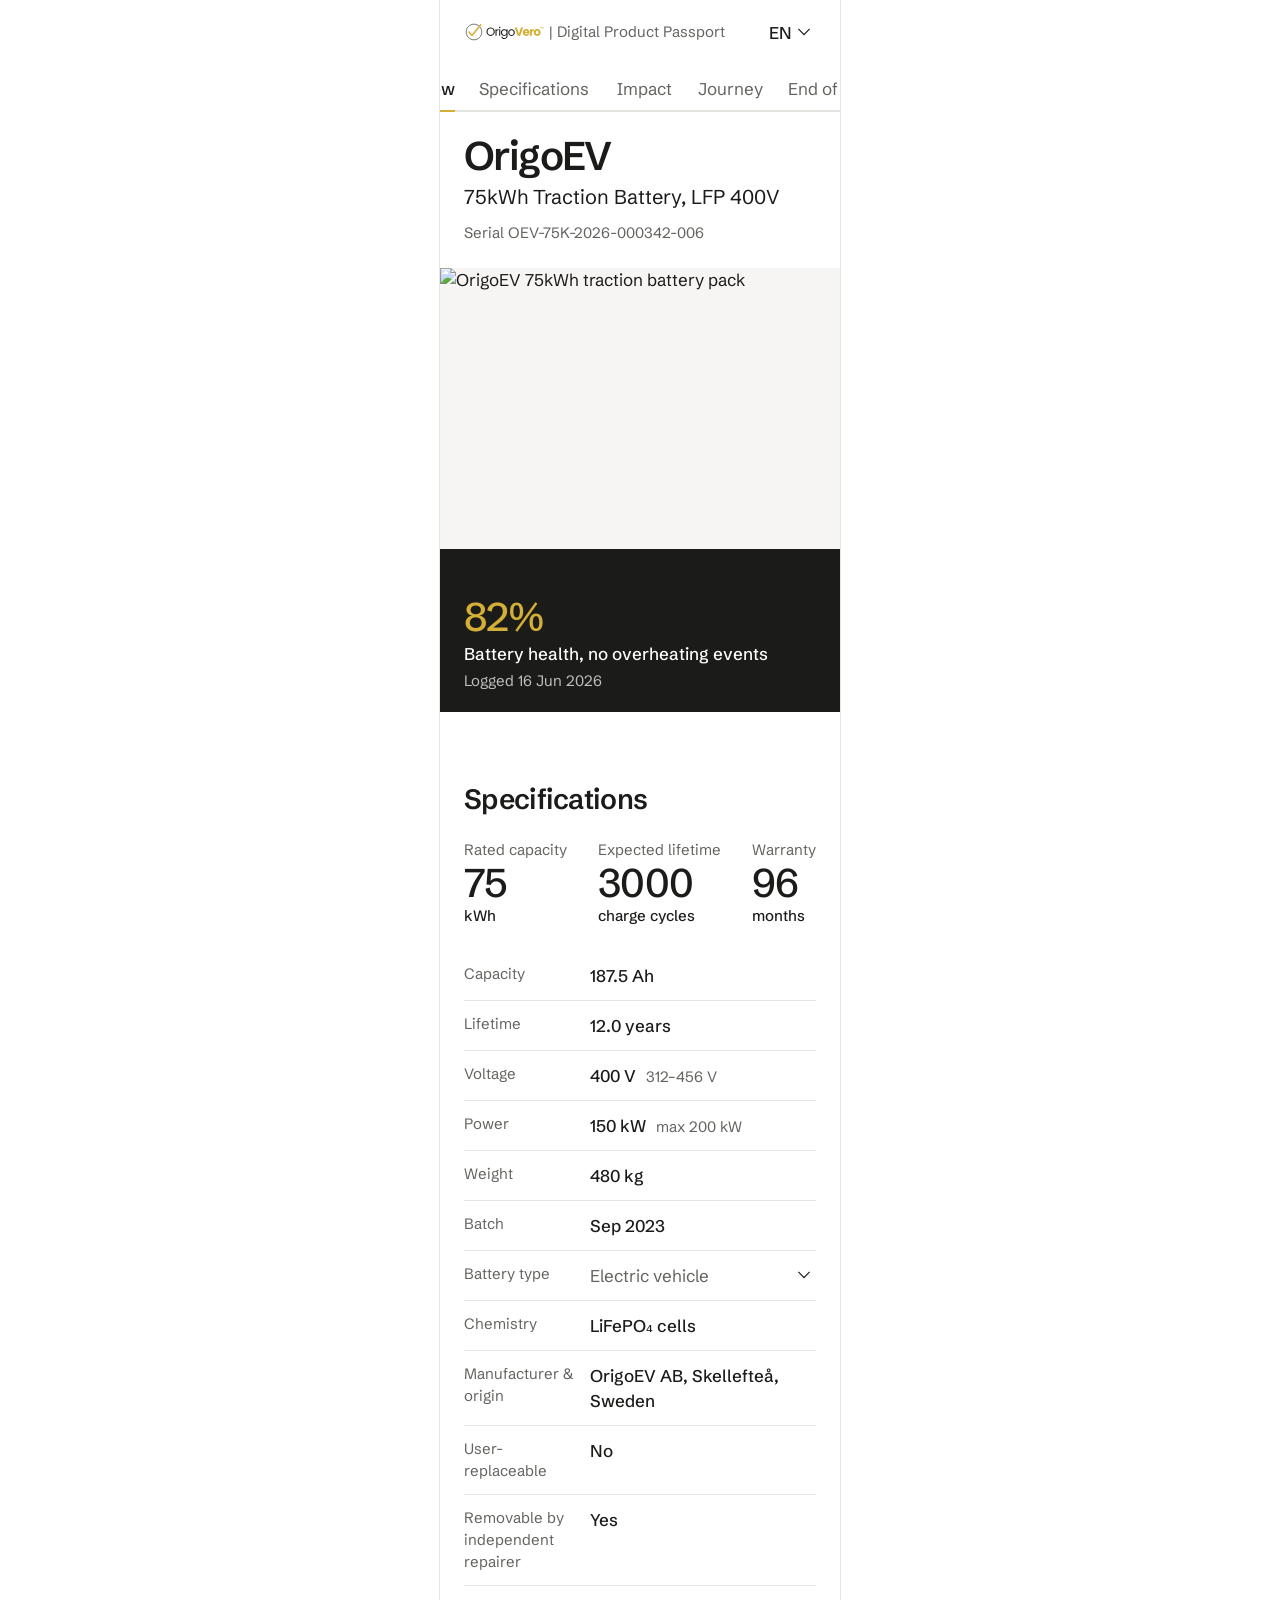
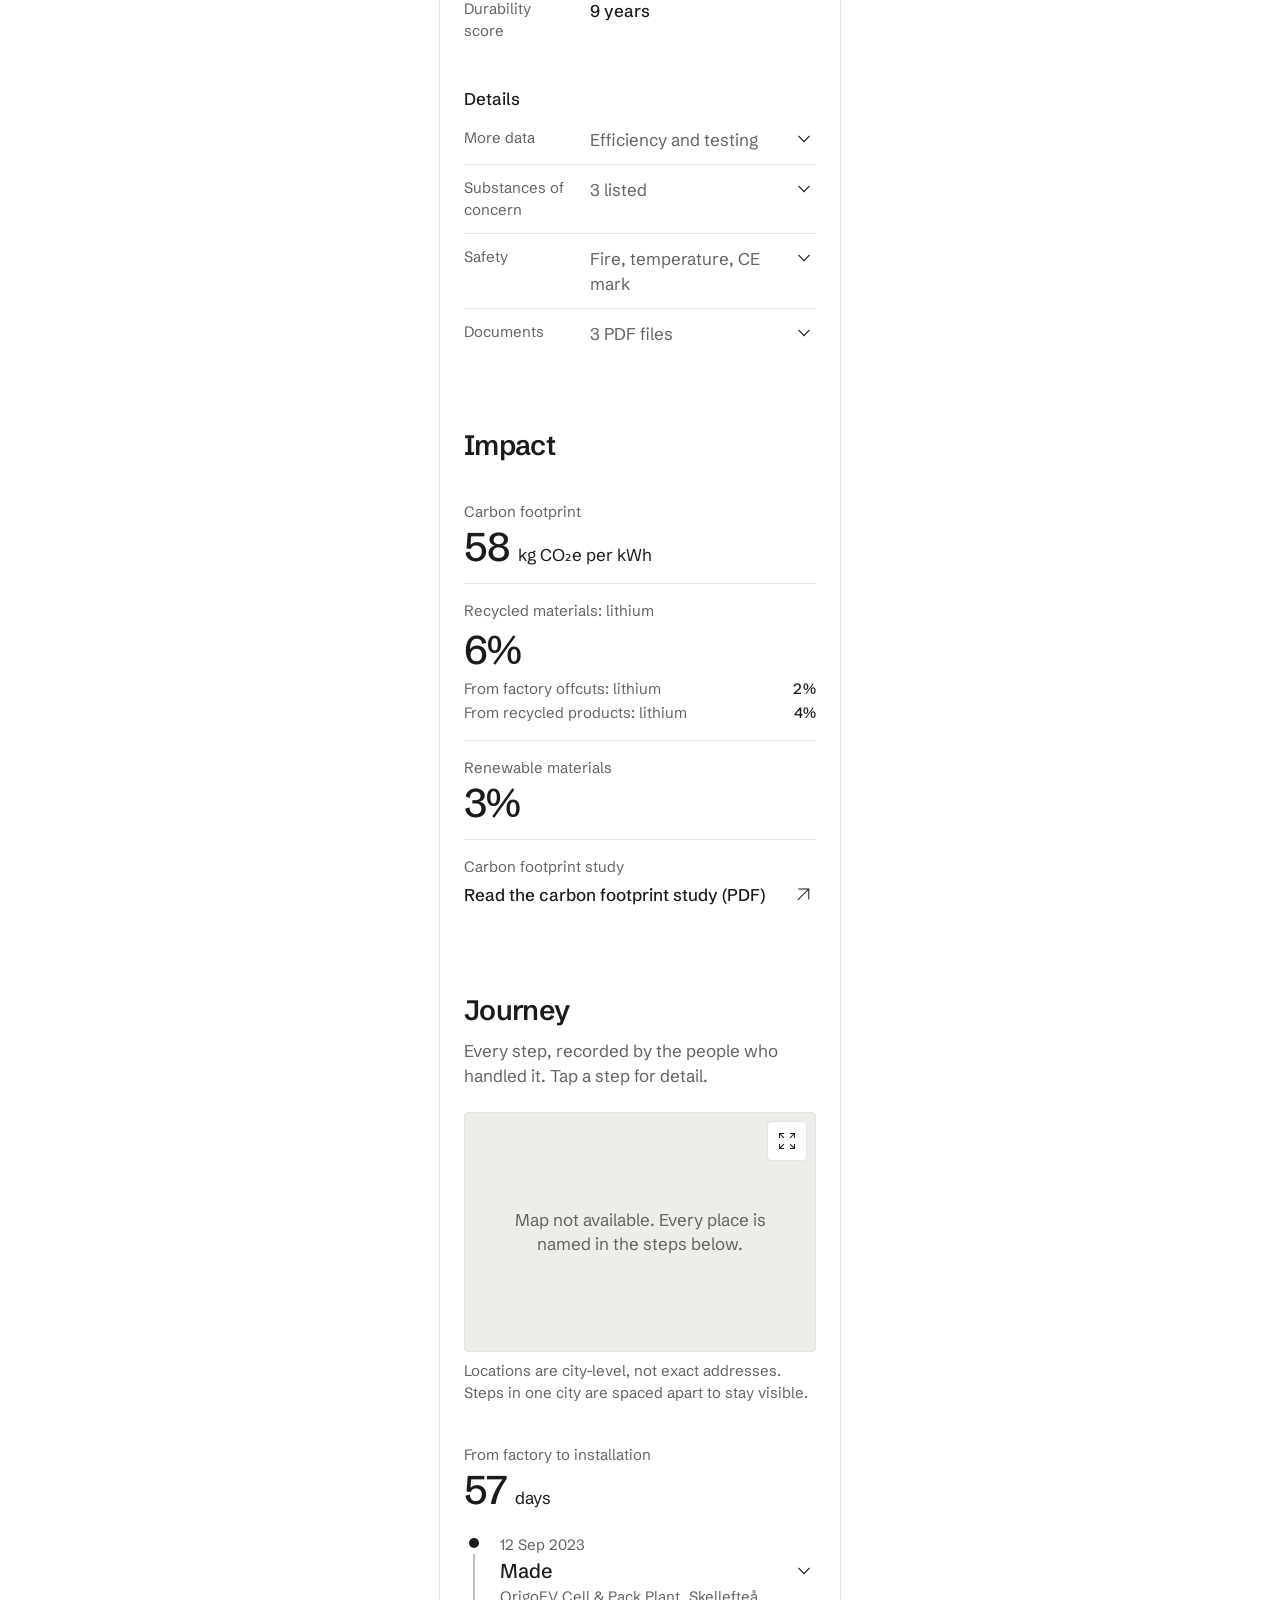
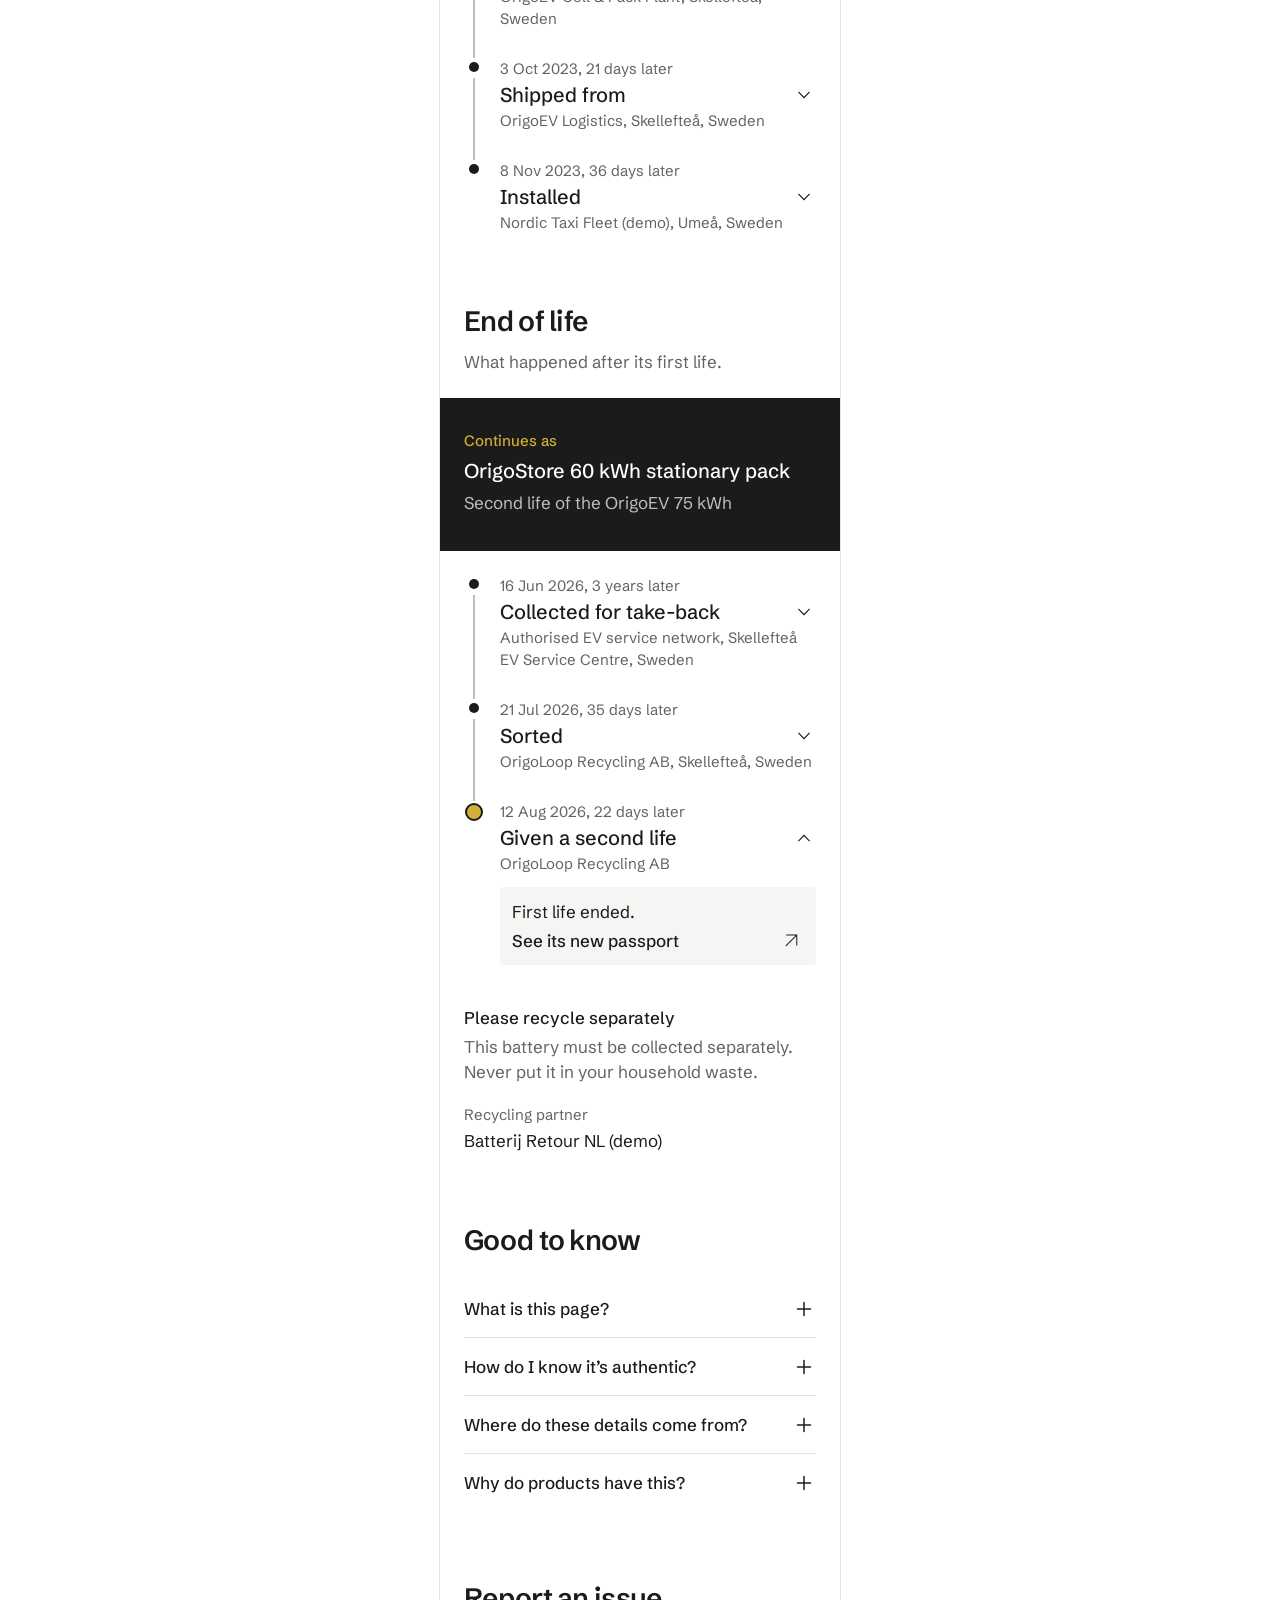
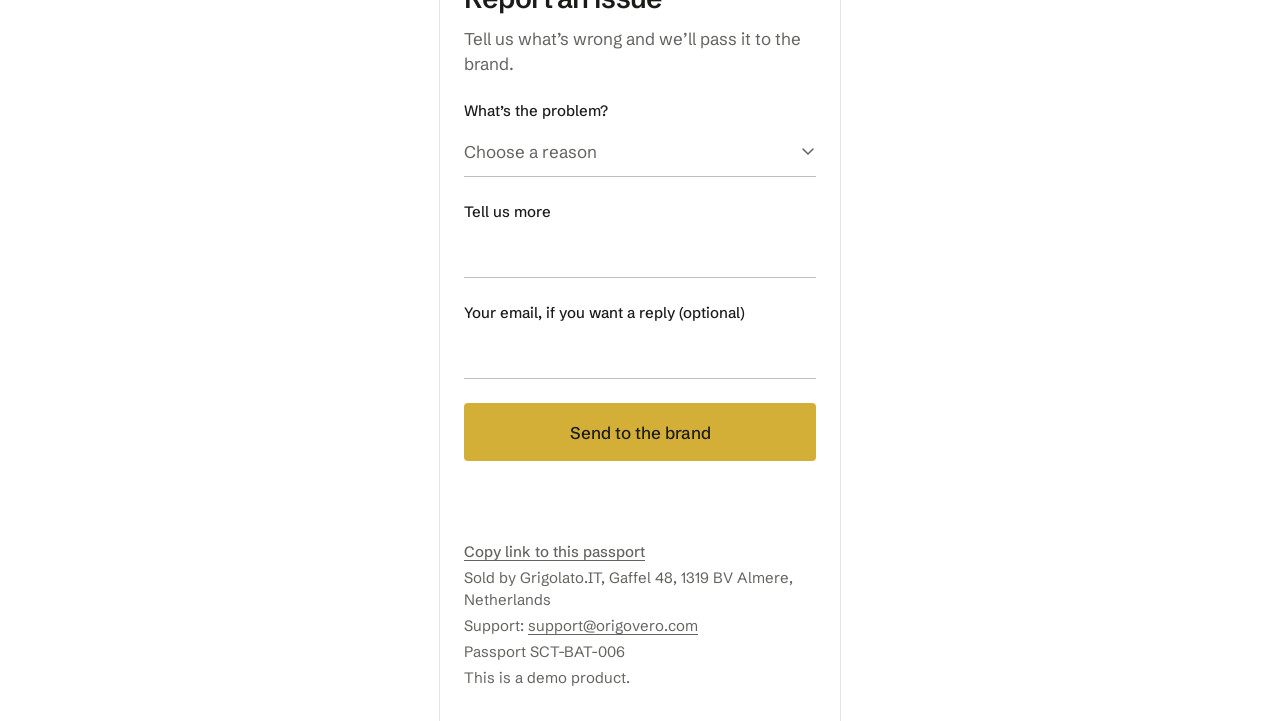
==== index.html @ 65ccd5e5 "Battery: remove the lone End of life jump row (the tab already covers it) Co-Authored-By: Claude Son" ====
<!doctype html>
<html lang="en-GB">
<head>
  <meta charset="utf-8">
  <meta name="viewport" content="width=device-width, initial-scale=1, viewport-fit=cover">
  <meta name="color-scheme" content="light">
  <meta name="theme-color" content="#ffffff">
  <title>OrigoEV 75kWh Traction Battery, LFP 400V | Digital Product Passport</title>
  <meta name="description" content="Digital product passport for the OrigoEV 75kWh traction battery SCT-BAT-006: battery health, journey, impact and specifications.">
  <link rel="preconnect" href="https://fonts.googleapis.com">
  <link rel="preconnect" href="https://fonts.gstatic.com" crossorigin>
  <link href="https://fonts.googleapis.com/css2?family=Schibsted+Grotesk:wght@400;500;600&display=swap" rel="stylesheet">
  <link rel="stylesheet" href="styles.css">
  <script src="app.js" defer></script>
</head>
<body>
  <!-- Icon sprite. Outline icons live in a 24px frame (stroke 1.5); the meta glyphs and the chevron are filled shapes exported from Figma. -->
  <svg width="0" height="0" style="position:absolute" aria-hidden="true" focusable="false">
    <symbol id="i-check" viewBox="0 0 24 24"><path d="M5 12.5l4.5 4.5L19 7.5"/></symbol>
    <symbol id="i-plus" viewBox="0 0 24 24"><path d="M12 5.5v13M5.5 12h13"/></symbol>
    <symbol id="i-minus" viewBox="0 0 24 24"><path d="M5.5 12h13"/></symbol>
    <symbol id="g-ext" viewBox="0 0 24 24"><path transform="translate(5.5 5.5)" d="M.6885 11.7885 0 11.1 10.0807 1 .7885 1 .7885 0 11.7885 0 11.7885 11 10.7885 11 10.7885 1.7078Z"/></symbol>
    <symbol id="g-down" viewBox="0 0 24 24"><path transform="translate(5 5)" d="M6.5 0 6.5 12.0787.7077 6.2865 0 7 7 14 14 7 13.2923 6.2865 7.5 12.0787 7.5 0Z"/></symbol>
    <symbol id="g-replay" viewBox="0 0 24 24"><path transform="translate(4 2.8218)" d="M4.8817 17.5522C3.9119 17.1349 3.0645 16.5637 2.3395 15.8387 1.6145 15.1137 1.0433 14.2663.626 13.2965.2087 12.3267 0 11.2872 0 10.1782 0 10.0359.0477 9.917.1432 9.8215.2387 9.726.3577 9.6782.5 9.6782.6423 9.6782.7613 9.726.8568 9.8215.9523 9.917 1 10.0359 1 10.1782 1 12.1282 1.6792 13.7824 3.0375 15.1407 4.3958 16.4991 6.05 17.1782 8 17.1782 9.95 17.1782 11.6042 16.4991 12.9625 15.1407 14.3208 13.7824 15 12.1282 15 10.1782 15 8.2282 14.3208 6.5741 12.9625 5.2157 11.6042 3.8574 9.95 3.1782 8 3.1782L7.6192 3.1782 8.8923 4.4512C8.9898 4.5487 9.0407 4.6635 9.0452 4.7955 9.0497 4.9277 8.9988 5.0488 8.8923 5.159 8.7821 5.2693 8.6632 5.3254 8.5355 5.3272 8.408 5.3292 8.2891 5.2751 8.1787 5.1647L6.2577 3.2245C6.0961 3.0628 6.0152 2.8743 6.0152 2.659 6.0152 2.4437 6.0961 2.2552 6.2577 2.0937L8.2173.1532C8.3148.0557 8.4305.0047 8.5645.0002 8.6985-.0041 8.8206.0488 8.9307.159 9.0372.2693 9.0914.3872 9.0932.5127 9.0952.6384 9.0411.7564 8.9307.8667L7.6192 2.1782 8 2.1782C9.109 2.1782 10.1484 2.3869 11.1182 2.8042 12.0881 3.2216 12.9355 3.7927 13.6605 4.5177 14.3855 5.2427 14.9567 6.0902 15.374 7.06 15.7913 8.0298 16 9.0692 16 10.1782 16 11.2872 15.7913 12.3267 15.374 13.2965 14.9567 14.2663 14.3855 15.1137 13.6605 15.8387 12.9355 16.5637 12.0881 17.1349 11.1182 17.5522 10.1484 17.9696 9.109 18.1782 8 18.1782 6.891 18.1782 5.8516 17.9696 4.8817 17.5522Z"/></symbol>
    <symbol id="g-expand" viewBox="0 0 24 24"><path transform="translate(4 4)" d="M0 16 0 11 1 11 1 14.2923 4.6 10.6923 5.3077 11.4 1.7077 15 5 15 5 16ZM11 16 11 15 14.2923 15 10.6923 11.4 11.4 10.6923 15 14.2923 15 11 16 11 16 16ZM4.6 5.3077 1 1.7077 1 5 0 5 0 0 5 0 5 1 1.7077 1 5.3077 4.6ZM11.4 5.3077 10.6923 4.6 14.2923 1 11 1 11 0 16 0 16 5 15 5 15 1.7077Z"/></symbol>
    <symbol id="g-close" viewBox="0 0 24 24"><path transform="translate(5.6922 5.6922)" d="M.7077 12.6155 0 11.9078 5.6 6.3078 0 .7077.7077 0 6.3078 5.6 11.9078 0 12.6155.7077 7.0155 6.3078 12.6155 11.9078 11.9078 12.6155 6.3078 7.0155Z"/></symbol>
    <symbol id="g-prev" viewBox="0 0 24 24"><path transform="rotate(90 12 12) translate(6 8.5)" d="M6 7 0 .8236.8001 0 6 5.3528 11.1999 0 12 .8236Z"/></symbol>
    <symbol id="g-next" viewBox="0 0 24 24"><path transform="rotate(-90 12 12) translate(6 8.5)" d="M6 7 0 .8236.8001 0 6 5.3528 11.1999 0 12 .8236Z"/></symbol>
    <symbol id="g-chevron" viewBox="0 0 24 24"><path d="M12 15.5L6 9.32358L6.80006 8.5L12 13.8528L17.1999 8.5L18 9.32358L12 15.5Z"/></symbol>
  </svg>

  <a class="skip" href="#main">Skip to content</a>

  <div class="page" id="top">
    <!-- Header (112): top bar 64 + section tabs 48. Sticky, so the tabs follow the reader. -->
    <header class="header">
      <div class="topbar">
        <div class="lockup">
          <img class="wordmark" src="assets/origovero-wordmark.svg" alt="OrigoVero" width="81" height="20">
          <span aria-hidden="true">|</span>
          <span>Digital Product Passport</span>
        </div>
        <button class="lang-btn" type="button" id="lang-open" aria-haspopup="dialog" aria-controls="lang-sheet" aria-label="Language: English">
          <span id="lang-code">EN</span>
          <svg class="glyph glyph--24" aria-hidden="true"><use href="#g-chevron"/></svg>
        </button>
      </div>
      <nav class="tabs" aria-label="Sections">
        <ul class="tabs__scroll" id="tabs-scroll">
          <li><a class="tab" href="#top" data-target="top" aria-current="true">Overview</a></li>
          <li><a class="tab" href="#specs" data-target="specs">Specifications</a></li>
          <li><a class="tab" href="#impact" data-target="impact">Impact</a></li>
          <li><a class="tab" href="#journey" data-target="journey">Journey</a></li>
          <li><a class="tab" href="#eol" data-target="eol">End of life</a></li>
          <li><a class="tab" href="#faq" data-target="faq">Good to know</a></li>
          <li><a class="tab" href="#report" data-target="report">Report an issue</a></li>
        </ul>
      </nav>
    </header>

    <main id="main">
      <!-- Hero -->
      <section class="hero" aria-labelledby="product-title">
        <h1 id="product-title">
          <span class="hero__brand" translate="no">OrigoEV</span>
          <span class="hero__product">75kWh Traction Battery, LFP 400V</span>
        </h1>
        <div class="verified">
          <p class="verified__serial">Serial OEV-75K-2026-000342-006</p>
        </div>
      </section>

      <figure class="photo">
        <!-- Replace with a local asset when available -->
        <img src="https://www.origovero.com/b2c/static/image/products/battery-ev-512w.webp?v=1786650952"
             alt="OrigoEV 75kWh traction battery pack" width="402" height="281" fetchpriority="high">
      </figure>

      <!-- Battery health: the first peak of the page -->
      <div class="hero-body">
        <section class="fact" aria-label="Battery health">
          <p class="fact__figure">82%</p>
          <p class="fact__text">Battery health, no overheating events</p>
          <p class="fact__date">Logged 16 Jun 2026</p>
        </section>
      </div>

      <!-- Specifications -->
      <section class="section" id="specs" aria-labelledby="specs-title">
        <h2 class="section__title" id="specs-title">Specifications</h2>
        <div class="section__body">
          <dl class="figures">
            <div class="figure"><dt>Rated capacity</dt><dd><span class="figure__line"><span class="figure__num">75</span><span class="figure__unit">kWh</span></span></dd></div>
            <div class="figure"><dt>Expected lifetime</dt><dd><span class="figure__line"><span class="figure__num">3000</span><span class="figure__unit">charge cycles</span></span></dd></div>
            <div class="figure"><dt>Warranty</dt><dd><span class="figure__line"><span class="figure__num">96</span><span class="figure__unit">months</span></span></dd></div>
          </dl>
          <div class="rows">
            <dl class="kv">
              <div class="kv__row"><dt>Capacity</dt><dd>187.5 Ah</dd></div>
              <div class="kv__row"><dt>Lifetime</dt><dd>12.0 years</dd></div>
              <div class="kv__row"><dt>Voltage</dt><dd>400 V <span class="kv__sub">312–456 V</span></dd></div>
              <div class="kv__row"><dt>Power</dt><dd>150 kW <span class="kv__sub">max 200 kW</span></dd></div>
              <div class="kv__row"><dt>Weight</dt><dd>480 kg</dd></div>
              <div class="kv__row"><dt>Batch</dt><dd>Sep 2023</dd></div>
            </dl>
            <details class="more">
              <summary class="more__head"><span class="more__label">Battery type</span><span class="more__value">Electric vehicle</span><svg class="glyph glyph--24 more__chevron" aria-hidden="true"><use href="#g-chevron"/></svg></summary>
              <div class="more__body"><div class="card-block"><p>Regulated under EU Battery Regulation 2023/1542, separate digital passport regime from ESPR</p></div></div>
            </details>
            <dl class="kv kv--end">
              <div class="kv__row"><dt>Chemistry</dt><dd>LiFePO₄ cells</dd></div>
              <div class="kv__row"><dt>Manufacturer &amp; origin</dt><dd>OrigoEV AB, Skellefteå, Sweden</dd></div>
              <div class="kv__row"><dt>User-replaceable</dt><dd>No</dd></div>
              <div class="kv__row"><dt>Removable by independent repairer</dt><dd>Yes</dd></div>
              <div class="kv__row"><dt>Durability score</dt><dd>9 years</dd></div>
            </dl>
            <h3 class="group">Details</h3>
            <details class="more">
              <summary class="more__head"><span class="more__label">More data</span><span class="more__value">Efficiency and testing</span><svg class="glyph glyph--24 more__chevron" aria-hidden="true"><use href="#g-chevron"/></svg></summary>
              <div class="more__body"><div class="card-block"><dl class="pairs"><div><dt>Charging efficiency</dt><dd>96% when new, 94% at half life</dd></div><div><dt>Internal resistance</dt><dd>Battery 0.045 Ω, cell 0.0008 Ω</dd></div><div><dt>Lifetime tested to</dt><dd>IEC 62660-1:2018, test charge rate 1 C</dd></div></dl></div></div>
            </details>
            <details class="more">
              <summary class="more__head"><span class="more__label">Substances of concern</span><span class="more__value">3 listed</span><svg class="glyph glyph--24 more__chevron" aria-hidden="true"><use href="#g-chevron"/></svg></summary>
              <div class="more__body"><div class="card-block"><ul class="plain"><li>Lithium hexafluorophosphate LiPF6 (electrolyte)</li><li>Organic carbonate solvents (electrolyte)</li><li>Cadmium &lt;0.002% and lead &lt;0.004%, below Art. 13(3) marking thresholds</li></ul></div></div>
            </details>
            <details class="more">
              <summary class="more__head"><span class="more__label">Safety</span><span class="more__value">Fire, temperature, CE mark</span><svg class="glyph glyph--24 more__chevron" aria-hidden="true"><use href="#g-chevron"/></svg></summary>
              <div class="more__body"><div class="card-block"><dl class="pairs"><div><dt>In case of fire</dt><dd>Large volumes of water for cooling; F-500 EA</dd></div><div><dt>Works in temperatures</dt><dd>-20.0 °C to 55.0 °C</dd></div><div><dt>CE marked</dt><dd>Yes</dd></div></dl></div></div>
            </details>
            <details class="more">
              <summary class="more__head"><span class="more__label">Documents</span><span class="more__value">3 PDF files</span><svg class="glyph glyph--24 more__chevron" aria-hidden="true"><use href="#g-chevron"/></svg></summary>
              <div class="more__body"><div class="card-block"><dl class="pairs"><div><dt>Responsible sourcing</dt><dd><a class="rowlink rowlink--in" href="https://www.origovero.com/static/espr/batteries/battery-due-diligence-report.pdf" target="_blank" rel="noopener"><span>View report</span><svg class="glyph glyph--24 rowlink__icon" aria-hidden="true"><use href="#g-ext"/></svg><span class="sr-only"> (opens another site)</span></a></dd></div><div><dt>Labels on this battery</dt><dd><a class="rowlink rowlink--in" href="https://www.origovero.com/static/espr/batteries/battery-labels-explained.pdf" target="_blank" rel="noopener"><span>What the symbols mean</span><svg class="glyph glyph--24 rowlink__icon" aria-hidden="true"><use href="#g-ext"/></svg><span class="sr-only"> (opens another site)</span></a></dd></div><div><dt>Substance safety</dt><dd><a class="rowlink rowlink--in" href="https://www.origovero.com/static/espr/batteries/battery-substances-impact.pdf" target="_blank" rel="noopener"><span>Health &amp; environment information</span><svg class="glyph glyph--24 rowlink__icon" aria-hidden="true"><use href="#g-ext"/></svg><span class="sr-only"> (opens another site)</span></a></dd></div></dl></div></div>
            </details>
          </div>
        </div>
      </section>

      <!-- Impact -->
      <section class="section" id="impact" aria-labelledby="impact-title">
        <h2 class="section__title" id="impact-title">Impact</h2>
        <div class="section__body blocks">
          <div class="block">
            <p class="block__label">Carbon footprint</p>
            <p class="block__figure"><span class="block__num">58</span><span class="block__unit">kg CO₂e per kWh</span></p>
          </div>
          <div class="block block--parts">
            <p class="block__label">Recycled materials: lithium</p>
            <p class="block__figure"><span class="block__num">6%</span></p>
            <ul class="parts">
              <li><span>From factory offcuts: lithium</span><span>2%</span></li>
              <li><span>From recycled products: lithium</span><span>4%</span></li>
            </ul>
          </div>
          <div class="block">
            <p class="block__label">Renewable materials</p>
            <p class="block__figure"><span class="block__num">3%</span></p>
          </div>
          <div class="block">
            <p class="block__label">Carbon footprint study</p>
            <p class="block__link"><a class="rowlink rowlink--in" href="https://www.origovero.com/static/espr/batteries/battery-carbon-footprint-study.pdf" target="_blank" rel="noopener"><span>Read the carbon footprint study (PDF)</span><svg class="glyph glyph--24 rowlink__icon" aria-hidden="true"><use href="#g-ext"/></svg><span class="sr-only"> (opens another site)</span></a></p>
          </div>
        </div>
      </section>

      <!-- Journey: one map for every step, then the first three steps -->
      <section class="section" id="journey" aria-labelledby="journey-title">
        <h2 class="section__title" id="journey-title">Journey</h2>
        <p class="section__lead">Every step, recorded by the people who handled it. Tap a step for detail.</p>
        <div class="map" id="map">
          <div class="map__view" id="map-view" role="button" tabindex="0" aria-haspopup="dialog" aria-controls="map-sheet" aria-label="Open the map, full screen">
            <div class="map__canvas" id="map-canvas" aria-hidden="true"></div>
            <span class="map__expand" aria-hidden="true"><svg class="glyph glyph--24" aria-hidden="true"><use href="#g-expand"/></svg></span>
            <p class="map__fallback" id="map-fallback" hidden>Map not available. Every place is named in the steps below.</p>
          </div>
          <button class="map__replay" id="map-replay" type="button" aria-label="Replay the journey" hidden><svg class="glyph glyph--24" aria-hidden="true"><use href="#g-replay"/></svg></button>
          <p class="map__caption">Locations are city-level, not exact addresses. Steps in one city are spaced apart to stay visible.</p>
          <p class="sr-only">Route: Skellefteå, then Umeå, then back to Skellefteå.</p>
        </div>
        <div class="block block--sum">
          <p class="block__label">From factory to installation</p>
          <p class="block__figure"><span class="block__num">57</span><span class="block__unit">days</span></p>
        </div>
        <ol class="timeline">
          <li class="step" data-step="1" data-lat="64.7507" data-lng="20.9528" data-city="Skellefteå" data-place="OrigoEV Cell &amp; Pack Plant, Skellefteå, Sweden">
            <div class="step__rail" aria-hidden="true"><span class="step__node"><span class="step__dot"></span></span><span class="step__line"></span></div>
            <details class="step__content">
              <summary class="step__head">
                <time class="step__date" datetime="2023-09-12">12 Sep 2023</time>
                <span class="step__top"><span class="step__stage">Made</span><svg class="glyph glyph--24 step__chevron" aria-hidden="true"><use href="#g-chevron"/></svg></span>
                <span class="step__sub">OrigoEV Cell &amp; Pack Plant, Skellefteå, Sweden</span>
              </summary>
              <div class="step__panel"><div class="card-block"><p class="step__body">Pack assembled and end-of-line tested.</p></div></div>
            </details>
          </li>
          <li class="step" data-step="2" data-lat="64.7507" data-lng="20.9528" data-city="Skellefteå" data-place="OrigoEV Logistics, Skellefteå, Sweden">
            <div class="step__rail" aria-hidden="true"><span class="step__node"><span class="step__dot"></span></span><span class="step__line"></span></div>
            <details class="step__content">
              <summary class="step__head">
                <time class="step__date" datetime="2023-10-03">3 Oct 2023, 21 days later</time>
                <span class="step__top"><span class="step__stage">Shipped from</span><svg class="glyph glyph--24 step__chevron" aria-hidden="true"><use href="#g-chevron"/></svg></span>
                <span class="step__sub">OrigoEV Logistics, Skellefteå, Sweden</span>
              </summary>
              <div class="step__panel"><div class="card-block"><p class="step__body">Shipped to fleet operator.</p></div></div>
            </details>
          </li>
          <li class="step step--last" data-step="3" data-lat="63.8258" data-lng="20.2630" data-city="Umeå" data-place="Nordic Taxi Fleet (demo), Umeå, Sweden">
            <div class="step__rail" aria-hidden="true"><span class="step__node"><span class="step__dot"></span></span></div>
            <details class="step__content">
              <summary class="step__head">
                <time class="step__date" datetime="2023-11-08">8 Nov 2023, 36 days later</time>
                <span class="step__top"><span class="step__stage">Installed</span><svg class="glyph glyph--24 step__chevron" aria-hidden="true"><use href="#g-chevron"/></svg></span>
                <span class="step__sub">Nordic Taxi Fleet (demo), Umeå, Sweden</span>
              </summary>
              <div class="step__panel"><div class="card-block"><p class="step__body">Fitted to a fleet taxi; BMS feed connected.</p></div></div>
            </details>
          </li>
        </ol>
      </section>

      <!-- End of life: batteries only -->
      <section class="section section--eol" id="eol" aria-labelledby="eol-title">
        <div class="eol__head">
          <h2 class="section__title" id="eol-title">End of life</h2>
          <p class="section__lead">What happened after its first life.</p>
        </div>
        <div class="continues">
          <p class="continues__label">Continues as</p>
          <p class="continues__name">OrigoStore 60 kWh stationary pack</p>
          <p class="continues__sub">Second life of the OrigoEV 75 kWh</p>
        </div>
        <div class="eol__body">
          <ol class="timeline">
          <li class="step" data-step="4" data-lat="64.7507" data-lng="20.9528" data-city="Skellefteå" data-place="Authorised EV service network, Skellefteå EV Service Centre, Sweden">
            <div class="step__rail" aria-hidden="true"><span class="step__node"><span class="step__dot"></span></span><span class="step__line"></span></div>
            <details class="step__content">
              <summary class="step__head">
                <time class="step__date" datetime="2026-06-16">16 Jun 2026, 3 years later</time>
                <span class="step__top"><span class="step__stage">Collected for take-back</span><svg class="glyph glyph--24 step__chevron" aria-hidden="true"><use href="#g-chevron"/></svg></span>
                <span class="step__sub">Authorised EV service network, Skellefteå EV Service Centre, Sweden</span>
              </summary>
              <div class="step__panel"><div class="card-block"><p class="step__body">Pack removed at fleet retirement under high-voltage SOP. State-of-health logged at 82%, no thermal events, packaged per ADR §188 for second-life assessment.</p></div></div>
            </details>
          </li>
          <li class="step" data-step="5" data-lat="64.7507" data-lng="20.9528" data-city="Skellefteå" data-place="OrigoLoop Recycling AB, Skellefteå, Sweden">
            <div class="step__rail" aria-hidden="true"><span class="step__node"><span class="step__dot"></span></span><span class="step__line"></span></div>
            <details class="step__content">
              <summary class="step__head">
                <time class="step__date" datetime="2026-07-21">21 Jul 2026, 35 days later</time>
                <span class="step__top"><span class="step__stage">Sorted</span><svg class="glyph glyph--24 step__chevron" aria-hidden="true"><use href="#g-chevron"/></svg></span>
                <span class="step__sub">OrigoLoop Recycling AB, Skellefteå, Sweden</span>
              </summary>
              <div class="step__panel"><div class="card-block"><p class="step__body">Intake grading: capacity test 82% of rated, insulation and cell-balance within limits. Released for stationary repurposing instead of recycling.</p><p class="step__fact">no cell replacement</p></div></div>
            </details>
          </li>
          <li class="step step--current step--last" data-step="6" data-lat="64.7507" data-lng="20.9528" data-city="Skellefteå" data-place="OrigoLoop Recycling AB, Skellefteå, Sweden">
            <div class="step__rail" aria-hidden="true"><span class="step__node"><span class="step__dot"></span></span></div>
            <details class="step__content" open>
              <summary class="step__head">
                <time class="step__date" datetime="2026-08-12">12 Aug 2026, 22 days later</time>
                <span class="step__top"><span class="step__stage">Given a second life</span><svg class="glyph glyph--24 step__chevron" aria-hidden="true"><use href="#g-chevron"/></svg></span>
                <span class="step__sub">OrigoLoop Recycling AB</span>
              </summary>
              <div class="step__panel"><div class="card-block"><p class="step__body">First life ended.</p><a class="rowlink rowlink--in" href="https://www.origovero.com/b2c/product/SCT-2026-fb5aac698704" target="_blank" rel="noopener"><span>See its new passport</span><svg class="glyph glyph--24 rowlink__icon" aria-hidden="true"><use href="#g-ext"/></svg><span class="sr-only"> (opens another passport)</span></a></div></div>
            </details>
          </li>
          </ol>
          <div class="note">
            <p class="note__title">Please recycle separately</p>
            <p class="note__text">This battery must be collected separately. Never put it in your household waste.</p>
          </div>
          <dl class="pairs"><div><dt>Recycling partner</dt><dd>Batterij Retour NL (demo)</dd></div></dl>
        </div>
      </section>

      <!-- Good to know -->
      <section class="section" id="faq" aria-labelledby="faq-title">
        <h2 class="section__title" id="faq-title">Good to know</h2>
        <div class="section__body">
          <details class="faq">
            <summary class="faq__q">What is this page?<svg class="icon i-plus" aria-hidden="true"><use href="#i-plus"/></svg><svg class="icon i-minus" aria-hidden="true"><use href="#i-minus"/></svg></summary>
            <p class="faq__a">It’s the product’s digital passport: a record the brand created so you can check it’s genuine and see how and where it was made.</p>
          </details>
          <details class="faq" id="faq-authentic">
            <summary class="faq__q">How do I know it’s authentic?<svg class="icon i-plus" aria-hidden="true"><use href="#i-plus"/></svg><svg class="icon i-minus" aria-hidden="true"><use href="#i-minus"/></svg></summary>
            <p class="faq__a">The badge at the top is checked against a secure record that can’t be edited or faked. If your item has a tap-to-verify tag, tapping it adds a second check.</p>
          </details>
          <details class="faq">
            <summary class="faq__q">Where do these details come from?<svg class="icon i-plus" aria-hidden="true"><use href="#i-plus"/></svg><svg class="icon i-minus" aria-hidden="true"><use href="#i-minus"/></svg></summary>
            <p class="faq__a">Straight from the brand and the partners who handled the product. Each step shown here was recorded by them.</p>
          </details>
          <details class="faq">
            <summary class="faq__q">Why do products have this?<svg class="icon i-plus" aria-hidden="true"><use href="#i-plus"/></svg><svg class="icon i-minus" aria-hidden="true"><use href="#i-minus"/></svg></summary>
            <p class="faq__a">Brands use it to prove an item is real and to share its story, from origin to sustainability. New EU rules are starting to require this kind of product information too.</p>
          </details>
        </div>
      </section>

      <!-- Report an issue -->
      <section class="section" id="report" aria-labelledby="report-title">
        <h2 class="section__title" id="report-title">Report an issue</h2>
        <p class="section__lead">Tell us what’s wrong and we’ll pass it to the brand.</p>
        <form class="section__body form" id="report-form" novalidate>
          <div class="field">
            <label class="field__label" for="reason">What’s the problem?</label>
            <select class="field__control" id="reason" name="reason" autocomplete="off" required aria-describedby="reason-error">
              <option value="" disabled selected hidden>Choose a reason</option>
              <option>Arrived damaged</option>
              <option>Not as described</option>
              <option>Something on this page is wrong</option>
              <option>I don’t think this is genuine</option>
              <option>Something else</option>
            </select>
            <p class="field__error" id="reason-error" hidden>Choose a reason before sending.</p>
          </div>
          <div class="field">
            <label class="field__label" for="details">Tell us more</label>
            <textarea class="field__control" id="details" name="details" rows="1" autocomplete="off"></textarea>
          </div>
          <div class="field" id="email-field">
            <label class="field__label" for="email">Your email, if you want a reply (optional)</label>
            <input class="field__control" id="email" name="email" type="email" inputmode="email" autocomplete="email" spellcheck="false" aria-describedby="email-error">
            <p class="field__error" id="email-error" hidden>Enter a full email address, for example name@example.com</p>
          </div>
          <button class="btn" type="submit" id="send">Send to the brand</button>
          <p class="form__status" id="form-status" role="status" aria-live="polite"></p>
        </form>
      </section>
    </main>

    <footer class="footer">
      <button class="footer__copy" type="button" id="copy-link">Copy link to this passport</button>
      <p>Sold by Grigolato.IT, Gaffel 48, 1319 BV Almere, Netherlands</p>
      <p>Support: <a class="link" href="mailto:support@origovero.com">support@origovero.com</a></p>
      <p>Passport SCT-BAT-006</p>
      <p>This is a demo product.</p>
      <span class="sr-only" id="copy-status" role="status" aria-live="polite"></span>
    </footer>
  </div>

  <!-- Map sheet: the same map, full screen, with the step viewer -->
  <dialog class="map-sheet" id="map-sheet" aria-label="Map of the journey">
    <div class="map-sheet__canvas" id="map-full"></div>
    <button class="map-sheet__close" type="button" id="map-close" aria-label="Close the map"><svg class="glyph glyph--24" aria-hidden="true"><use href="#g-close"/></svg></button>
    <section class="map-card" aria-label="Selected step">
      <h2 class="map-card__title" id="map-title">Given a second life</h2>
      <p class="map-card__date" id="map-date">12 Aug 2026</p>
      <p class="map-card__place" id="map-place">OrigoLoop Recycling AB, Skellefteå, Sweden</p>
      <div class="map-card__nav">
        <button class="nav-btn" type="button" id="map-prev" aria-label="Previous step"><svg class="glyph glyph--24" aria-hidden="true"><use href="#g-prev"/></svg></button>
        <p class="map-card__count" id="map-count" role="status" aria-live="polite">Step 6 of 6</p>
        <button class="nav-btn" type="button" id="map-next" aria-label="Next step"><svg class="glyph glyph--24" aria-hidden="true"><use href="#g-next"/></svg></button>
      </div>
    </section>
  </dialog>

  <!-- Language list: bottom sheet opened by the EN button -->
  <dialog class="lang-sheet" id="lang-sheet" aria-labelledby="lang-title">
    <div class="lang-sheet__grabber" aria-hidden="true"><span></span></div>
    <header class="lang-sheet__head">
      <h2 id="lang-title">Language</h2>
      <button class="icon-btn" type="button" id="lang-close" aria-label="Close">
        <svg class="glyph glyph--24" aria-hidden="true"><use href="#g-close"/></svg>
      </button>
    </header>
    <ul class="lang-list" role="radiogroup" aria-labelledby="lang-title" id="lang-list">
      <li><button class="lang" type="button" role="radio" aria-checked="true" lang="en" data-code="EN">English<svg class="icon lang__check" aria-hidden="true"><use href="#i-check"/></svg></button></li>
      <li><button class="lang" type="button" role="radio" aria-checked="false" lang="sv" data-code="SV">Svenska<svg class="icon lang__check" aria-hidden="true"><use href="#i-check"/></svg></button></li>
      <li><button class="lang" type="button" role="radio" aria-checked="false" lang="nl" data-code="NL">Nederlands<svg class="icon lang__check" aria-hidden="true"><use href="#i-check"/></svg></button></li>
      <li><button class="lang" type="button" role="radio" aria-checked="false" lang="de" data-code="DE">Deutsch<svg class="icon lang__check" aria-hidden="true"><use href="#i-check"/></svg></button></li>
      <li><button class="lang" type="button" role="radio" aria-checked="false" lang="fr" data-code="FR">Français<svg class="icon lang__check" aria-hidden="true"><use href="#i-check"/></svg></button></li>
      <li><button class="lang" type="button" role="radio" aria-checked="false" lang="es" data-code="ES">Español<svg class="icon lang__check" aria-hidden="true"><use href="#i-check"/></svg></button></li>
      <li><button class="lang" type="button" role="radio" aria-checked="false" lang="it" data-code="IT">Italiano<svg class="icon lang__check" aria-hidden="true"><use href="#i-check"/></svg></button></li>
      <li><button class="lang" type="button" role="radio" aria-checked="false" lang="pl" data-code="PL">Polski<svg class="icon lang__check" aria-hidden="true"><use href="#i-check"/></svg></button></li>
      <li><button class="lang" type="button" role="radio" aria-checked="false" lang="da" data-code="DA">Dansk<svg class="icon lang__check" aria-hidden="true"><use href="#i-check"/></svg></button></li>
      <li><button class="lang" type="button" role="radio" aria-checked="false" lang="fi" data-code="FI">Suomi<svg class="icon lang__check" aria-hidden="true"><use href="#i-check"/></svg></button></li>
      <li><button class="lang" type="button" role="radio" aria-checked="false" lang="uk" data-code="UK">Українська<svg class="icon lang__check" aria-hidden="true"><use href="#i-check"/></svg></button></li>
    </ul>
  </dialog>
</body>
</html>
---- styles.css ----
/* OrigoVero — Digital Product Passport (mobile), Swiss style.
   Built 1:1 from the Figma frames "Passport / Battery (tabs + language)" and its states.
   Section heights in the comments are the Figma frame heights; styles.css reproduces them. */

/* ---------- Tokens ----------
   Primitives come from the logo (ink #1B1B19, gold #D4AF37) plus neutrals.
   Semantic tokens mirror the Figma collection "Passport / semantic". Components only use semantic tokens. */
:root {
  --ink: #1b1b19;
  --gold: #d4af37;
  --gold-100: #f4ebc9;
  --gold-pressed: #bb9a30;
  --paper: #ffffff;
  --frame: #f6f5f3;
  --muted: #63635f;
  --line: #e4e4e0;
  --line-strong: #bfbfba;
  --alert: #a8322b;

  --surface-default: var(--paper);
  --surface-subtle: var(--frame);
  --text-primary: var(--ink);
  --text-secondary: var(--muted);
  --text-on-accent: var(--ink);
  --text-error: var(--alert);
  --border-subtle: var(--line);
  --border-default: var(--line-strong);
  --border-strong: var(--ink);
  --action-primary: var(--gold);
  --action-primary-pressed: var(--gold-pressed);
  --accent: var(--gold);
  --focus-ring: var(--ink);

  --page: 402px;
  --gutter: 24px;
  --bar-h: 64px;
  --tabs-h: 48px;
  --header-h: 112px; /* top bar 64 + tabs 48 */
  --r: 4px;          /* one corner radius everywhere */
  --bleed: 12px;     /* pressed tint extends this far past the text edge */
}

* { box-sizing: border-box; }

html {
  -webkit-text-size-adjust: 100%;
  scroll-behavior: smooth;
}
@media (prefers-reduced-motion: reduce) {
  html { scroll-behavior: auto; }
  * { transition: none !important; }
}

body {
  margin: 0;
  background: var(--surface-default);
  color: var(--text-primary);
  font-family: "Schibsted Grotesk", system-ui, sans-serif;
  font-size: 17px;
  line-height: 24px;
  -webkit-font-smoothing: antialiased;
  -webkit-tap-highlight-color: transparent;
}

h1, h2, p, ul, ol, dl, dd, figure { margin: 0; padding: 0; }
ul, ol { list-style: none; }
a { color: inherit; }
button, input, select, textarea { font: inherit; color: inherit; }
button { cursor: pointer; }
img { display: block; }

.page {
  max-width: var(--page);
  margin: 0 auto;
  background: var(--surface-default);
}
@media (min-width: 403px) {
  .page { border-inline: 1px solid var(--border-subtle); }
}

.sr-only {
  position: absolute; width: 1px; height: 1px; overflow: hidden;
  clip: rect(0 0 0 0); white-space: nowrap;
}
.skip {
  position: absolute; left: -999px; top: 8px; z-index: 100;
  background: var(--ink); color: var(--paper); padding: 12px 16px;
}
.skip:focus { left: 8px; }

/* No focus ring on touch screens. It stays only where there is a mouse and keyboard, for accessibility. */
:focus-visible { outline: 0; }
@media (hover: hover) and (pointer: fine) { :focus-visible { outline: 2px solid var(--focus-ring); outline-offset: 2px; border-radius: 4px; } }

.icon { width: 24px; height: 24px; flex: none; fill: none; stroke: currentColor; stroke-width: 1.5; stroke-linecap: round; stroke-linejoin: round; }
.glyph { flex: none; fill: currentColor; stroke: none; }
.glyph--24 { width: 24px; height: 24px; }

/* ---------- Header (112): top bar 64 + tabs 48 ---------- */
.header {
  position: sticky; top: 0; z-index: 20;
  background: var(--surface-default);
}
.topbar {
  display: flex; align-items: center; justify-content: space-between; gap: 8px;
  height: var(--bar-h);
  padding: 0 12px 0 var(--gutter);
}
.lockup { display: flex; align-items: center; gap: 4px; font-size: 15px; line-height: 22px; color: var(--text-secondary); }
.wordmark { width: 81px; height: 20px; }

/* Language button: "EN" + chevron, no fill and no outline. 48px high tap area. */
.lang-btn {
  display: flex; align-items: center; flex: none;
  height: 48px; padding: 12px; border: 0; border-radius: var(--r); background: none;
  font-size: 17px; line-height: 25px; font-weight: 500; color: var(--text-primary);
}
.lang-btn:active { background: var(--surface-subtle); }

.icon-btn {
  display: grid; place-items: center; flex: none;
  width: 48px; height: 48px; padding: 0;
  border: 0; border-radius: var(--r); background: none; color: var(--text-primary);
}
.icon-btn:active { background: var(--surface-subtle); }

/* Section tabs: scroll sideways, the active one carries a 2px gold rule over a 2px hairline track */
.tabs { position: relative; height: var(--tabs-h); }
.tabs::after {
  content: ""; position: absolute; left: 0; right: 0; bottom: 0; height: 2px;
  background: var(--border-subtle); pointer-events: none;
}
.tabs__scroll {
  position: relative; z-index: 1;
  display: flex; gap: 24px; height: 100%; padding: 0 var(--gutter);
  overflow-x: auto; scrollbar-width: none; overscroll-behavior-x: contain;
}
.tabs__scroll::-webkit-scrollbar { display: none; }
.tab {
  position: relative; display: block; flex: none; white-space: nowrap;
  height: 100%; padding: 12px 0;
  font-size: 17px; line-height: 25px; font-weight: 400; color: var(--text-secondary); text-decoration: none;
  transition: color 0.2s ease;
}
.tab[aria-current="true"] { font-weight: 500; color: var(--text-primary); }
/* The bold width is reserved invisibly, so switching the active tab does not move the others. */
.tab::before { content: attr(data-text); display: block; height: 0; overflow: hidden; visibility: hidden; font-weight: 500; }
.tab::after {
  content: ""; position: absolute; left: 0; right: 0; bottom: 0; height: 2px; background: var(--accent);
  opacity: 0; transform: scaleX(0.4); transition: opacity 0.2s ease, transform 0.28s cubic-bezier(0.22, 1, 0.36, 1);
}
.tab[aria-current="true"]::after { opacity: 1; transform: none; }

/* ---------- Hero (178) ---------- */
.hero { padding: 24px var(--gutter); }
.hero__brand { display: block; font-size: 40px; line-height: 40px; font-weight: 600; letter-spacing: -0.04em; }
.hero__product { display: block; margin-top: 8px; font-size: 20px; line-height: 26px; font-weight: 400; }
h1 { font-weight: 400; }
.verified { margin-top: 12px; }
.verified__serial { font-size: 15px; line-height: 22px; color: var(--text-secondary); overflow-wrap: anywhere; }

/* ---------- Photo (281) ---------- */
.photo { height: 281px; background: var(--surface-subtle); }
.photo img { width: 100%; height: 100%; object-fit: cover; }

/* ---------- Hero body (183) ---------- */
.hero-body { background: var(--ink); color: var(--paper); padding: 48px var(--gutter) 20px; }
.fact { display: grid; gap: 4px; }
.fact__figure { font-size: 40px; line-height: 40px; font-weight: 500; letter-spacing: -0.04em; color: var(--gold); }
.fact__text { font-size: 17px; line-height: 25px; font-weight: 500; }
.fact__date { font-size: 15px; line-height: 22px; color: rgba(255, 255, 255, 0.72); }

/* ---------- Sections ---------- */
/* An anchor jump leaves 36px between the sticky header and the section title (section top is 72px above its title). */
.section { padding: 72px var(--gutter) 0; scroll-margin-top: calc(var(--header-h) - 36px); }
#top { scroll-margin-top: 0; }
.section__title { font-size: 28px; line-height: 31px; font-weight: 600; letter-spacing: -0.025em; }
.section__lead { margin-top: 12px; font-size: 17px; line-height: 25px; color: var(--text-secondary); }
.section__body { margin-top: 24px; }

/* ---------- Journey timeline ---------- */
.step { display: flex; gap: 16px; }
.step__rail { flex: none; width: 20px; display: flex; flex-direction: column; align-items: center; gap: 6px; }
.step__node { display: flex; justify-content: center; width: 14px; padding-top: 4px; }
.step__dot { width: 10px; height: 10px; border-radius: 50%; background: var(--ink); }
.timeline { margin-top: 24px; }
.eol__body .timeline { margin-top: 0; }
.step__line { flex: 1; width: 2px; background: var(--border-default); }
.step--current .step__node { width: 18px; padding-top: 2px; }
.step--current .step__dot { width: 18px; height: 18px; background: var(--gold); border: 2px solid var(--ink); }

.step__content { flex: 1; min-width: 0; padding-bottom: 28px; }
.step--last .step__content { padding-bottom: 0; }
.step__head {
  display: grid; gap: 2px; list-style: none; cursor: pointer;
  padding: 8px; margin: -8px; border-radius: var(--r); /* pressed tint reaches 8px past the text, layout unchanged */
}
.step__head::-webkit-details-marker { display: none; }
.step__head:active { background: var(--surface-subtle); }
.step__date { font-size: 15px; line-height: 22px; color: var(--text-secondary); }
.step__top { display: flex; align-items: center; gap: 8px; }
.step__stage { flex: 1; min-width: 0; font-size: 20px; line-height: 26px; font-weight: 500; overflow-wrap: anywhere; }
.step__chevron { color: var(--ink); transition: transform 0.2s cubic-bezier(0.22, 1, 0.36, 1); }
.step__content[open]:not(.is-closing) .step__chevron { transform: rotate(180deg); }
.step__sub { font-size: 15px; line-height: 22px; color: var(--text-secondary); }
.step__panel { padding-top: 12px; } /* 2px content gap + 10px above the details card in Figma */
.step__body { font-size: 17px; line-height: 25px; }
.step__fact { font-size: 15px; line-height: 22px; color: var(--text-secondary); }
.card-block { display: grid; gap: 4px; padding: 12px; border-radius: var(--r); background: var(--surface-subtle); font-size: 17px; line-height: 25px; }
.card-block .step__fact { margin-top: 4px; }

.link { text-decoration: underline; text-underline-offset: 3px; } /* text, space and arrow glyph are one underlined link, in the text colour */
.link:active { color: var(--text-secondary); }
/* Invisible touch area: text links and small buttons reach 44px high without moving anything. */
.link, .footer__copy { position: relative; }
.link::after, .footer__copy::after { content: ""; position: absolute; inset: -12px -6px; }

/* ---------- Key-value rows (Impact, Specifications) ---------- */
.kv__row { display: flex; gap: 16px; padding: 12px 0; border-bottom: 1px solid var(--border-subtle); }
/* Dividers sit between neighbours of one list. The last row of a list has none, so every list ends the same way. */
.kv--end .kv__row:last-child { border-bottom: 0; }
.kv dt { flex: 0 0 110px; font-size: 15px; line-height: 22px; color: var(--text-secondary); overflow-wrap: anywhere; }
.block.block--sum { margin-top: 24px; border-bottom: 0; padding-bottom: 0; }
.rows { display: block; }
.kv dd { flex: 1; min-width: 0; font-size: 17px; line-height: 25px; font-weight: 500; overflow-wrap: anywhere; }

/* ---------- Key figures (top of Specifications): three headline numbers, the rest are plain rows ---------- */
.figures { display: grid; grid-template-columns: repeat(3, max-content); justify-content: space-between; column-gap: 12px; padding-bottom: 24px; }
.figure { display: grid; gap: 2px; align-content: start; min-width: 0; }
.group { margin: 32px 0 4px; font-size: 17px; line-height: 25px; font-weight: 500; }
.figure dt { font-size: 15px; line-height: 22px; color: var(--text-secondary); white-space: nowrap; }
.figure dd { display: grid; gap: 2px; }
.figure__line { display: grid; gap: 2px; }
.figure__num { font-size: 40px; line-height: 40px; font-weight: 500; letter-spacing: -0.04em; }
.figure__unit { font-size: 15px; line-height: 22px; font-weight: 500; }
.kv__sub { margin-left: 6px; font-size: 15px; line-height: 22px; font-weight: 400; color: var(--text-secondary); white-space: nowrap; }
@media (max-width: 340px) { .figures { grid-template-columns: repeat(3, minmax(0, 1fr)); } .figure dt { white-space: normal; min-height: 46px; } .figure__num { font-size: 34px; line-height: 36px; } }

/* ---------- Expandable rows (Specifications): the preview is secondary, the facts open below ---------- */
.more { border-bottom: 1px solid var(--border-subtle); }
.rows > .more:last-child { border-bottom: 0; }
.more__head { display: flex; gap: 16px; align-items: flex-start; padding: 12px 0; cursor: pointer; list-style: none; border-radius: var(--r); }
.more__head::-webkit-details-marker { display: none; }
.more__head:active { background: var(--surface-subtle); }
.more__label { flex: 0 0 110px; font-size: 15px; line-height: 22px; color: var(--text-secondary); }
.more__value { flex: 1; min-width: 0; font-size: 17px; line-height: 25px; color: var(--text-secondary); }
.more__chevron { color: var(--ink); transition: transform 0.2s cubic-bezier(0.22, 1, 0.36, 1); }
.more[open]:not(.is-closing) .more__chevron { transform: rotate(180deg); }
.more__body { padding: 0 0 12px; }
.pairs { display: grid; gap: 12px; }
.pairs div { display: grid; gap: 2px; }
.pairs dt { font-size: 15px; line-height: 22px; color: var(--text-secondary); }
.pairs dd { font-size: 17px; line-height: 25px; }
.plain { display: grid; gap: 12px; font-size: 17px; line-height: 25px; }

/* ---------- Map (one component for every step of the product) ---------- */
.map { position: relative; z-index: 0; margin-top: 24px; }
.map__view { position: relative; isolation: isolate; height: 240px; overflow: hidden; border: 1px solid var(--border-subtle); border-radius: var(--r); background: #eeedea; cursor: pointer; }
.map__canvas { position: absolute; inset: 0; pointer-events: none; }
.map__expand { position: absolute; top: 8px; right: 8px; z-index: 500; width: 40px; height: 40px; display: grid; place-items: center; border: 1px solid var(--border-subtle); border-radius: var(--r); background: var(--paper); color: var(--ink); }
.map__replay { position: absolute; top: 9px; left: 9px; z-index: 501; width: 40px; height: 40px; display: grid; place-items: center; padding: 0; border: 1px solid var(--border-subtle); border-radius: var(--r); background: var(--paper); color: var(--ink); cursor: pointer; }
.map__replay[hidden] { display: none; }
.map__replay .glyph { width: 24px; height: 24px; }
.map__replay:active { background: var(--surface-subtle); }
.map__expand .glyph { width: 24px; height: 24px; }
.map__caption { margin-top: 8px; font-size: 15px; line-height: 22px; color: var(--text-secondary); }
.map__fallback { position: absolute; inset: 0; display: grid; place-items: center; padding: 24px; text-align: center; color: var(--text-secondary); }
.map__fallback[hidden] { display: none; }
.map .leaflet-container, .map-sheet .leaflet-container { background: #eeedea; font-family: inherit; }
.map .leaflet-tile-pane, .map-sheet .leaflet-tile-pane { transform: translateZ(0); backface-visibility: hidden; filter: grayscale(1) contrast(0.78) brightness(1.1); }
.map .leaflet-control-attribution, .map-sheet .leaflet-control-attribution { font-size: 11px; line-height: 16px; background: rgba(255, 255, 255, 0.7); color: var(--text-secondary); }
.map-dot-wrap { position: absolute; }
.map-dot { position: absolute; left: 15px; top: 15px; display: block; width: 14px; height: 14px; box-sizing: border-box; border-radius: 50%; background: var(--ink); border: 2px solid var(--paper); }
.leaflet-tooltip.map-label { padding: 0; border: 0; border-radius: 0; background: none; box-shadow: none; font: 500 15px/20px "Schibsted Grotesk", system-ui, sans-serif; color: var(--ink); white-space: nowrap;
  text-shadow: -2px 0 #fff, 2px 0 #fff, 0 -2px #fff, 0 2px #fff, -1px -1px #fff, 1px 1px #fff, -1px 1px #fff, 1px -1px #fff; }
.leaflet-tooltip.map-label::before { display: none; }
.trav { position: relative; }
.trav__dot { position: absolute; left: 50%; top: 50%; width: 24px; height: 24px; margin: -12px 0 0 -12px; box-sizing: border-box; border-radius: 50%; background: var(--gold); border: 3px solid var(--ink); }
.trav__pulse { position: absolute; left: 50%; top: 50%; border-radius: 50%; background: var(--gold); opacity: 0; transform: translate(-50%, -50%) scale(0.5); transition: opacity 0.5s ease, transform 0.6s cubic-bezier(0.22, 1, 0.36, 1); }
.trav__pulse { width: 64px; height: 64px; }
.trav__pulse--2 { width: 44px; height: 44px; }
.trav.is-resting .trav__pulse { opacity: 0.18; transform: translate(-50%, -50%) scale(1); animation: breathe 2.8s ease-in-out 0.6s infinite; }
.trav.is-resting .trav__pulse--2 { opacity: 0.3; }
@keyframes breathe { 0%, 100% { transform: translate(-50%, -50%) scale(1); } 50% { transform: translate(-50%, -50%) scale(1.14); } }
@media (prefers-reduced-motion: reduce) { .trav.is-resting .trav__pulse { animation: none; } .trav__pulse { transition: none; } }

/* ---------- Impact blocks ---------- */
.block { display: grid; gap: 4px; padding: 16px 0; border-bottom: 1px solid var(--border-subtle); }
.block:last-child { border-bottom: 0; }
.block__label { font-size: 15px; line-height: 22px; color: var(--text-secondary); }
.block__figure { display: flex; align-items: flex-end; gap: 8px; }
.block__num { font-size: 40px; line-height: 40px; font-weight: 500; letter-spacing: -0.04em; }
.block__unit { font-size: 17px; line-height: 25px; }
.block--parts { gap: 8px; }
.parts { display: grid; gap: 2px; }
.parts li { display: flex; justify-content: space-between; gap: 16px; font-size: 15px; line-height: 22px; color: var(--text-secondary); }
.parts li span:last-child { color: var(--text-primary); font-weight: 500; }
.block__link { font-size: 17px; line-height: 25px; font-weight: 500; }

/* ---------- End of life: "Continues as" is a second peak, then the last steps ---------- */
.section--eol { padding: 0; }
.eol__head { padding: 72px var(--gutter) 0; }
.continues { margin-top: 24px; display: grid; gap: 6px; padding: 32px var(--gutter) 36px; background: var(--ink); color: var(--paper); }
.continues__label { font-size: 15px; line-height: 22px; font-weight: 500; color: var(--gold); }
.continues__name { font-size: 20px; line-height: 26px; font-weight: 500; }
.continues__sub { font-size: 17px; line-height: 25px; color: rgba(255, 255, 255, 0.72); }
.eol__body { padding: 24px var(--gutter) 0; }
.note { margin-top: 40px; display: grid; gap: 4px; }
.note + .pairs { margin-top: 20px; }
.note__title { font-size: 17px; line-height: 25px; font-weight: 500; }
.note__text { font-size: 17px; line-height: 25px; color: var(--text-secondary); }

/* ---------- FAQ ---------- */
.faq { border-bottom: 1px solid var(--border-subtle); }
.faq:last-child { border-bottom: 0; }
.faq__q {
  display: flex; align-items: center; justify-content: space-between; gap: 16px; list-style: none; cursor: pointer;
  padding: 16px var(--bleed); margin-inline: calc(var(--bleed) * -1); border-radius: var(--r);
  font-size: 17px; line-height: 25px; font-weight: 500;
}
.faq__q::-webkit-details-marker { display: none; }
.faq__q:active { background: var(--surface-subtle); }
.faq[open]:not(.is-closing) > .faq__q { padding-bottom: 0; }
.faq .i-minus { display: none; }
.faq[open]:not(.is-closing) .i-plus { display: none; }
.faq[open]:not(.is-closing) .i-minus { display: block; }
.faq__a { margin: 12px 0 16px; padding: 12px; border-radius: var(--r); background: var(--surface-subtle); font-size: 17px; line-height: 25px; }

/* ---------- Report form ---------- */
.form { display: grid; }
.field { display: grid; gap: 4px; margin-bottom: 24px; }
.field__label { font-size: 15px; line-height: 22px; font-weight: 500; }
.field__control {
  width: 100%; min-height: 51px; padding: 12px 0;
  border: 0; border-bottom: 1px solid var(--border-default); border-radius: 0; background: none;
  font-size: 17px; line-height: 25px; color: var(--text-secondary);
  appearance: none; resize: none; overflow: hidden;
}
.field__control::placeholder { color: var(--text-secondary); opacity: 1; }
.field__control:focus { outline: 0; border-bottom: 2px solid var(--border-strong); padding-bottom: 11px; color: var(--text-primary); } /* Editing */
.field__control.is-filled { color: var(--text-primary); }
.field__error[hidden] { display: none; }
select.field__control {
  background: url("data:image/svg+xml,%3Csvg xmlns='http://www.w3.org/2000/svg' width='16' height='16' viewBox='0 0 16 16' fill='none' stroke='%2363635F' stroke-width='1.5' stroke-linecap='round' stroke-linejoin='round'%3E%3Cpath d='m3 6 5 5 5-5'/%3E%3C/svg%3E") right 0 center no-repeat;
  padding-right: 24px; border-radius: 0;
}
.field.is-invalid .field__control { border-bottom: 2px solid var(--text-error); padding-bottom: 11px; }
.field__error { font-size: 15px; line-height: 22px; color: var(--text-error); }

.btn {
  display: flex; align-items: center; justify-content: center; width: 100%; min-height: 58px; padding: 16px;
  border: 0; border-radius: var(--r);
  background: var(--action-primary); color: var(--text-on-accent);
  font-size: 17px; line-height: 25px; font-weight: 500;
}
.btn:active { background: var(--action-primary-pressed); }
.btn[aria-busy="true"] { pointer-events: none; }
.form__status { margin-top: 16px; font-size: 15px; line-height: 22px; font-weight: 500; }
.form__status:empty { display: none; }

/* ---------- Footer ---------- */
.footer { margin-top: 56px; padding: 24px var(--gutter) 32px; display: grid; gap: 4px; font-size: 15px; line-height: 22px; color: var(--text-secondary); }
.footer__copy { justify-self: start; padding: 0; border: 0; background: none; font-weight: 500; color: var(--text-secondary); text-decoration: underline; text-underline-offset: 3px; text-align: left; }
.footer__copy:active { color: var(--text-primary); }

/* ---------- Language sheet (bottom sheet, 640 high) ---------- */
.lang-sheet {
  position: fixed; inset: auto 0 0 0; margin: 0 auto;
  width: 100%; max-width: var(--page); height: 640px; max-height: calc(100dvh - 24px);
  padding: 12px 0 0; border: 0;
  display: none; flex-direction: column;
  background: var(--surface-default); color: var(--text-primary);
}
.lang-sheet[open] { display: flex; }
.lang-sheet::backdrop { background: rgba(27, 27, 25, 0.45); opacity: 0; transition: opacity 0.34s ease; }
.lang-sheet.is-in::backdrop { opacity: 1; }
.lang-sheet { transform: translateY(100%); transition: transform 0.34s cubic-bezier(0.22, 1, 0.36, 1); }
.lang-sheet.is-in { transform: none; }
.lang-sheet:focus { outline: 0; }
.lang-sheet, .lang-list { overscroll-behavior: contain; }
@media (prefers-reduced-motion: reduce) {
  .lang-sheet, .lang-sheet::backdrop { transition: none; }
}
.lang-sheet__grabber { display: flex; justify-content: center; padding-bottom: 8px; }
.lang-sheet__grabber span { width: 36px; height: 4px; border-radius: var(--r); background: var(--border-default); }
.lang-sheet__head { display: flex; align-items: center; justify-content: space-between; padding: 8px 12px 16px var(--gutter); }
.lang-sheet__head h2 { font-size: 28px; line-height: 31px; font-weight: 600; }
.lang-list { flex: 1; min-height: 0; overflow-y: auto; padding: 0 var(--gutter) env(safe-area-inset-bottom); }
.lang-list li { border-bottom: 1px solid var(--border-subtle); }
.lang {
  display: flex; align-items: center; justify-content: space-between; width: 100%; height: 56px; padding: 0;
  border: 0; background: none; text-align: left; font-size: 17px; line-height: 25px; font-weight: 400;
}
.lang:active { background: var(--surface-subtle); }
.lang__check { width: 22px; height: 22px; visibility: hidden; }
.lang[aria-checked="true"] { font-weight: 600; }
.lang[aria-checked="true"] .lang__check { visibility: visible; }

/* ---------- Soft state changes (pressed tints, field focus) ---------- */
.lang-btn, .icon-btn, .step__head, .faq__q, .lang, .btn { transition: background-color 0.15s ease; }
.field__control { transition: border-color 0.15s ease, color 0.15s ease; }

/* ---------- Map sheet (full screen map with the step viewer) ---------- */
.map-sheet {
  position: fixed; inset: 0; margin: 0 auto; padding: 0; border: 0;
  width: 100%; max-width: var(--page); height: 100dvh; max-height: 100dvh;
  display: none; background: #eeedea; color: var(--text-primary); overflow: hidden;
  transform: translateY(100%); transition: transform 0.36s cubic-bezier(0.22, 1, 0.36, 1);
}
.map-sheet[open] { display: block; }
.map-sheet.is-in { transform: none; }
.map-sheet::backdrop { background: rgba(27, 27, 25, 0.45); opacity: 0; transition: opacity 0.36s ease; }
.map-sheet.is-in::backdrop { opacity: 1; }
.map-sheet:focus { outline: 0; }
.map-sheet__canvas { position: absolute; inset: 0; }
.map-sheet__close {
  position: absolute; z-index: 600; top: max(16px, env(safe-area-inset-top)); right: 16px;
  display: grid; place-items: center; width: 44px; height: 44px; padding: 0;
  border: 1px solid var(--border-subtle); border-radius: var(--r); background: var(--paper); color: var(--ink);
}
.map-sheet__close:active { background: var(--surface-subtle); }
.map-card {
  position: absolute; z-index: 900; left: 0; right: 0; bottom: 0;
  display: grid; gap: 2px; padding: 24px var(--gutter) max(24px, env(safe-area-inset-bottom));
  background: var(--paper); border-top: 1px solid var(--border-subtle);
}
.map-card__title { font-size: 20px; line-height: 26px; font-weight: 500; }
.map-card__date { font-size: 15px; line-height: 22px; color: var(--text-secondary); }
.map-card__place { font-size: 17px; line-height: 25px; }
.map-card__nav { margin-top: 16px; display: flex; align-items: center; justify-content: space-between; }
.map-card__count { font-size: 17px; line-height: 25px; color: var(--text-secondary); }
.nav-btn { display: grid; place-items: center; width: 48px; height: 48px; padding: 0; border: 1.5px solid var(--ink); border-radius: var(--r); background: none; color: var(--ink); transition: opacity 0.15s ease, background-color 0.15s ease; }
.nav-btn:active { background: var(--surface-subtle); }
.nav-btn:disabled { opacity: 0.35; pointer-events: none; }
.nav-btn .glyph { width: 24px; height: 24px; }
@media (prefers-reduced-motion: reduce) { .map-sheet, .map-sheet::backdrop { transition: none; } }
.map-sheet .leaflet-bottom { bottom: var(--card-h, 250px); }

/* ---------- Jump row ---------- */
.rowlink {
  position: relative; display: flex; align-items: center; justify-content: space-between; gap: 16px; width: 100%;
  padding: 14px 0; border: 0; border-bottom: 1px solid var(--border-subtle); background: none;
  font: inherit; font-size: 17px; line-height: 25px; font-weight: 500; text-align: left; color: var(--text-primary); text-decoration: none; cursor: pointer;
}
.rowlink:active { background: var(--surface-subtle); }
.rowlink::after { content: ""; position: absolute; inset: -4px 0; } /* 44px touch area */
.rowlink__icon { flex: none; }

/* ---------- One external link ----------
   Text on the left, the arrow at the right edge, 17/500, no underline. Same everywhere.
   Standalone list: .rowlink with a divider. Inside a block that sets its own rhythm: .rowlink--in. */
.rowlink--in { padding: 0; border-bottom: 0; }
.rowlink--in::after { inset: -10px 0; }
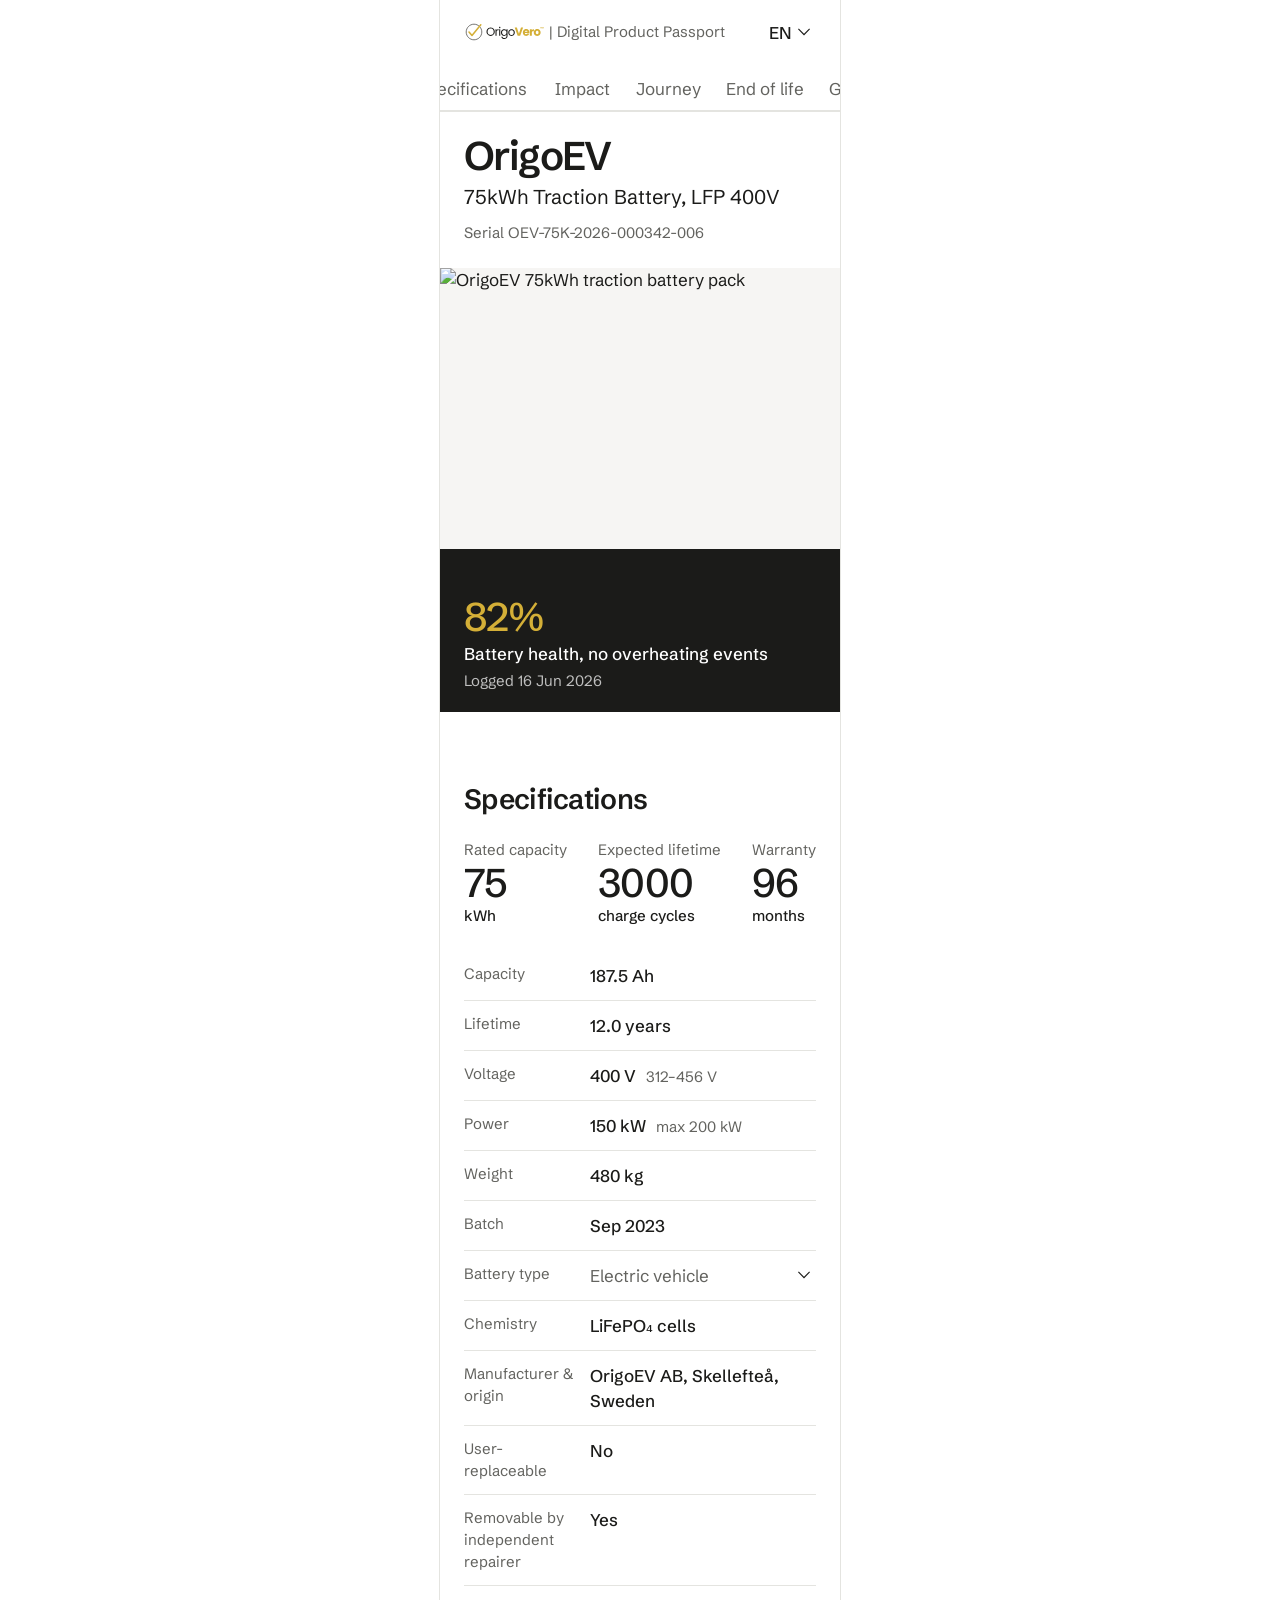
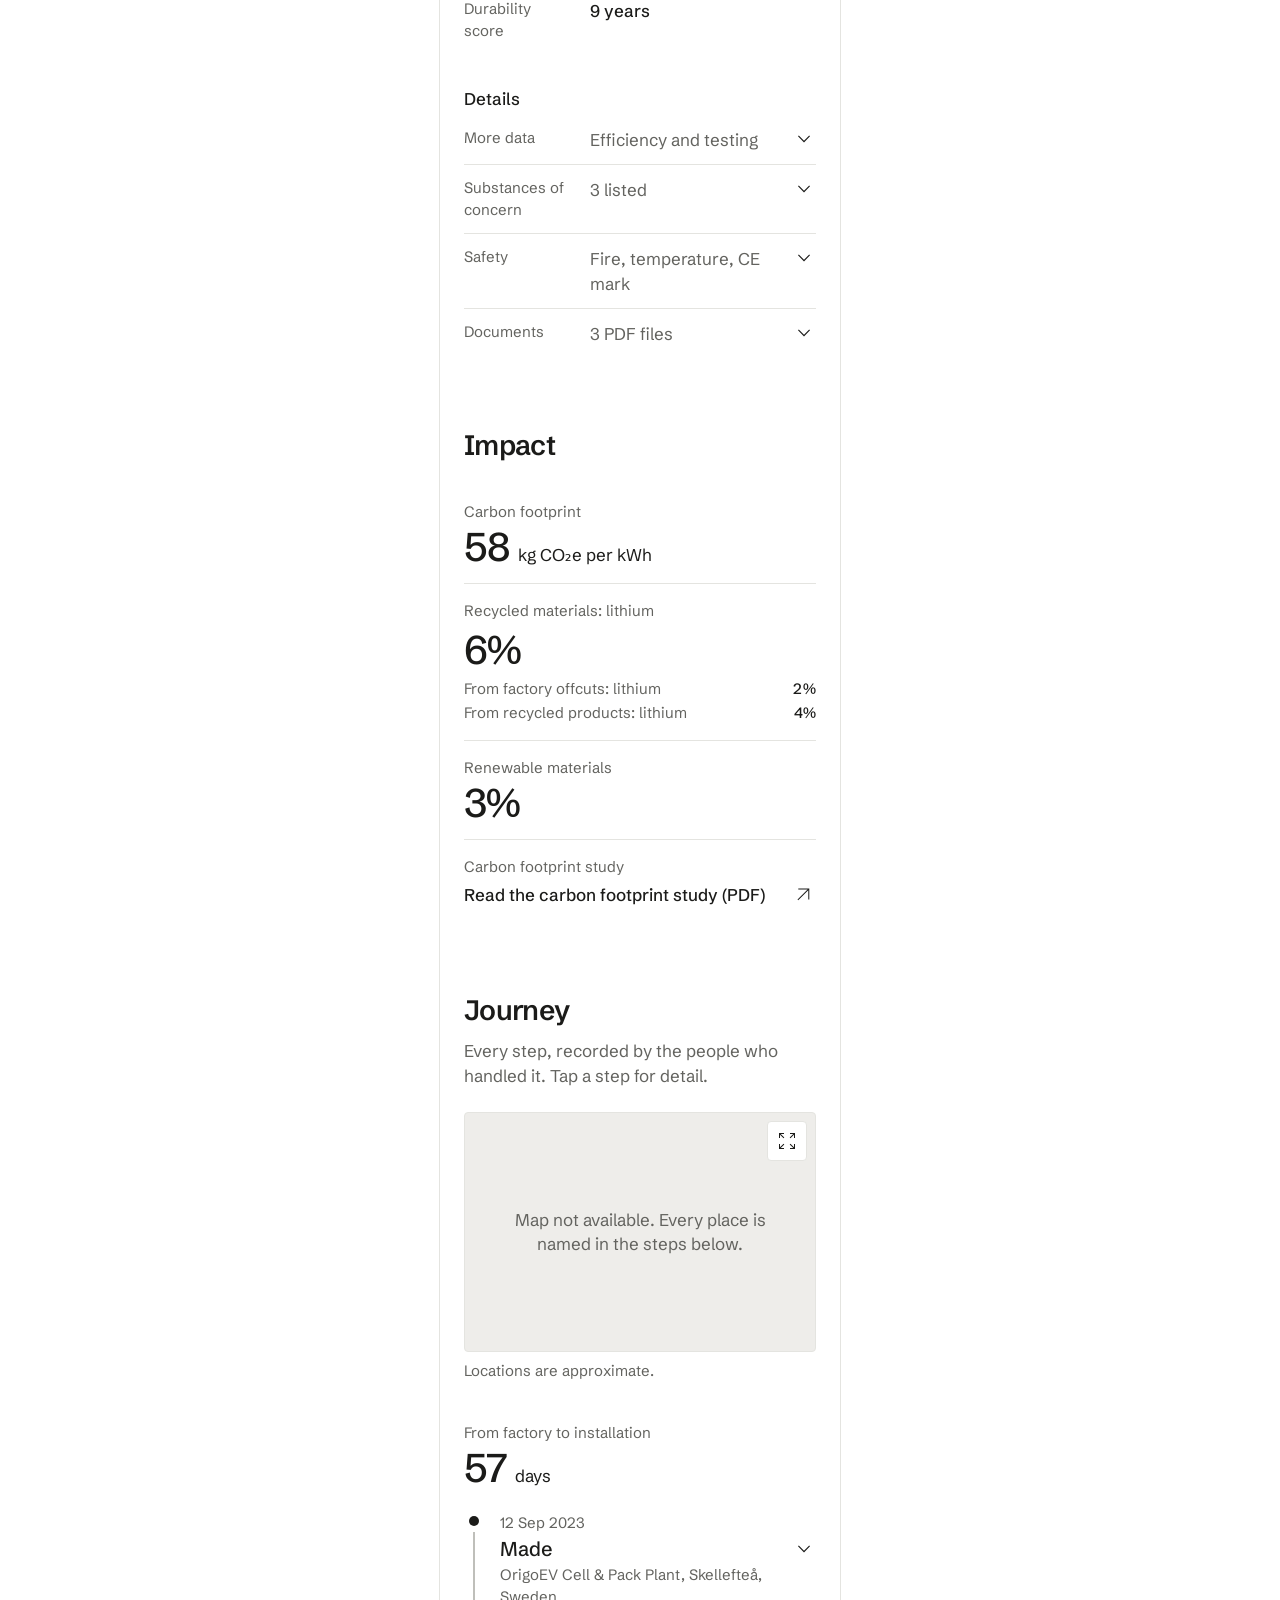
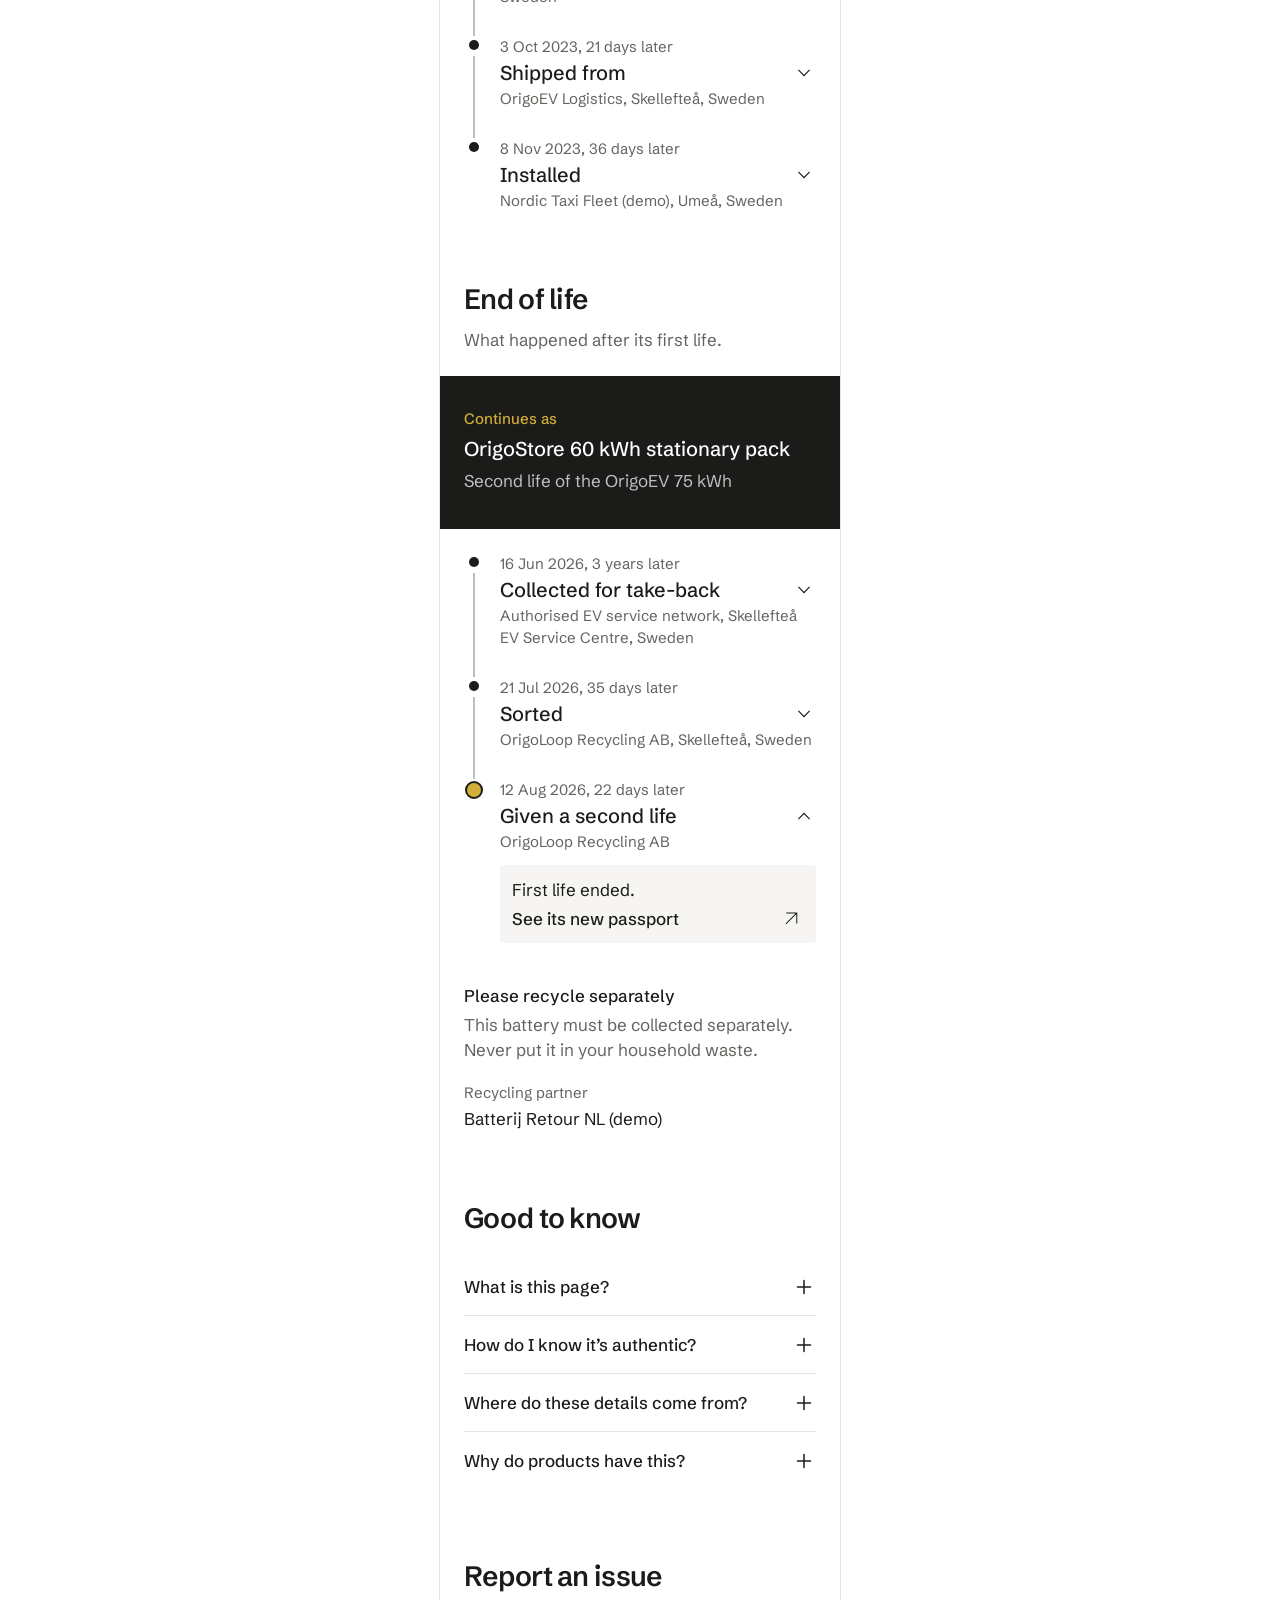
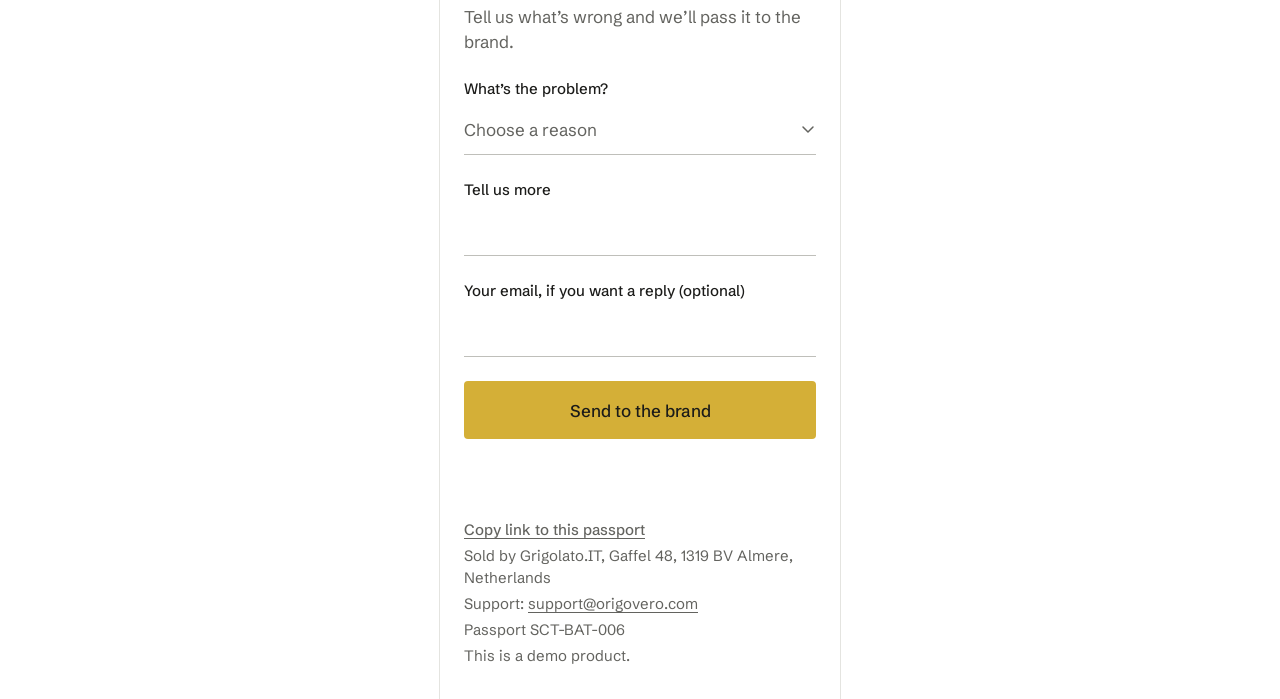
==== commit b85d8963: "Map caption: one short line for all passports Co-Authored-By: Claude Sonnet 5.5 <noreply@anthropic.c" ====
--- a/index.html
+++ b/index.html
@@ -173,7 +173,7 @@
             <p class="map__fallback" id="map-fallback" hidden>Map not available. Every place is named in the steps below.</p>
           </div>
           <button class="map__replay" id="map-replay" type="button" aria-label="Replay the journey" hidden><svg class="glyph glyph--24" aria-hidden="true"><use href="#g-replay"/></svg></button>
-          <p class="map__caption">Locations are city-level, not exact addresses. Steps in one city are spaced apart to stay visible.</p>
+          <p class="map__caption">Locations are approximate.</p>
           <p class="sr-only">Route: Skellefteå, then Umeå, then back to Skellefteå.</p>
         </div>
         <div class="block block--sum">
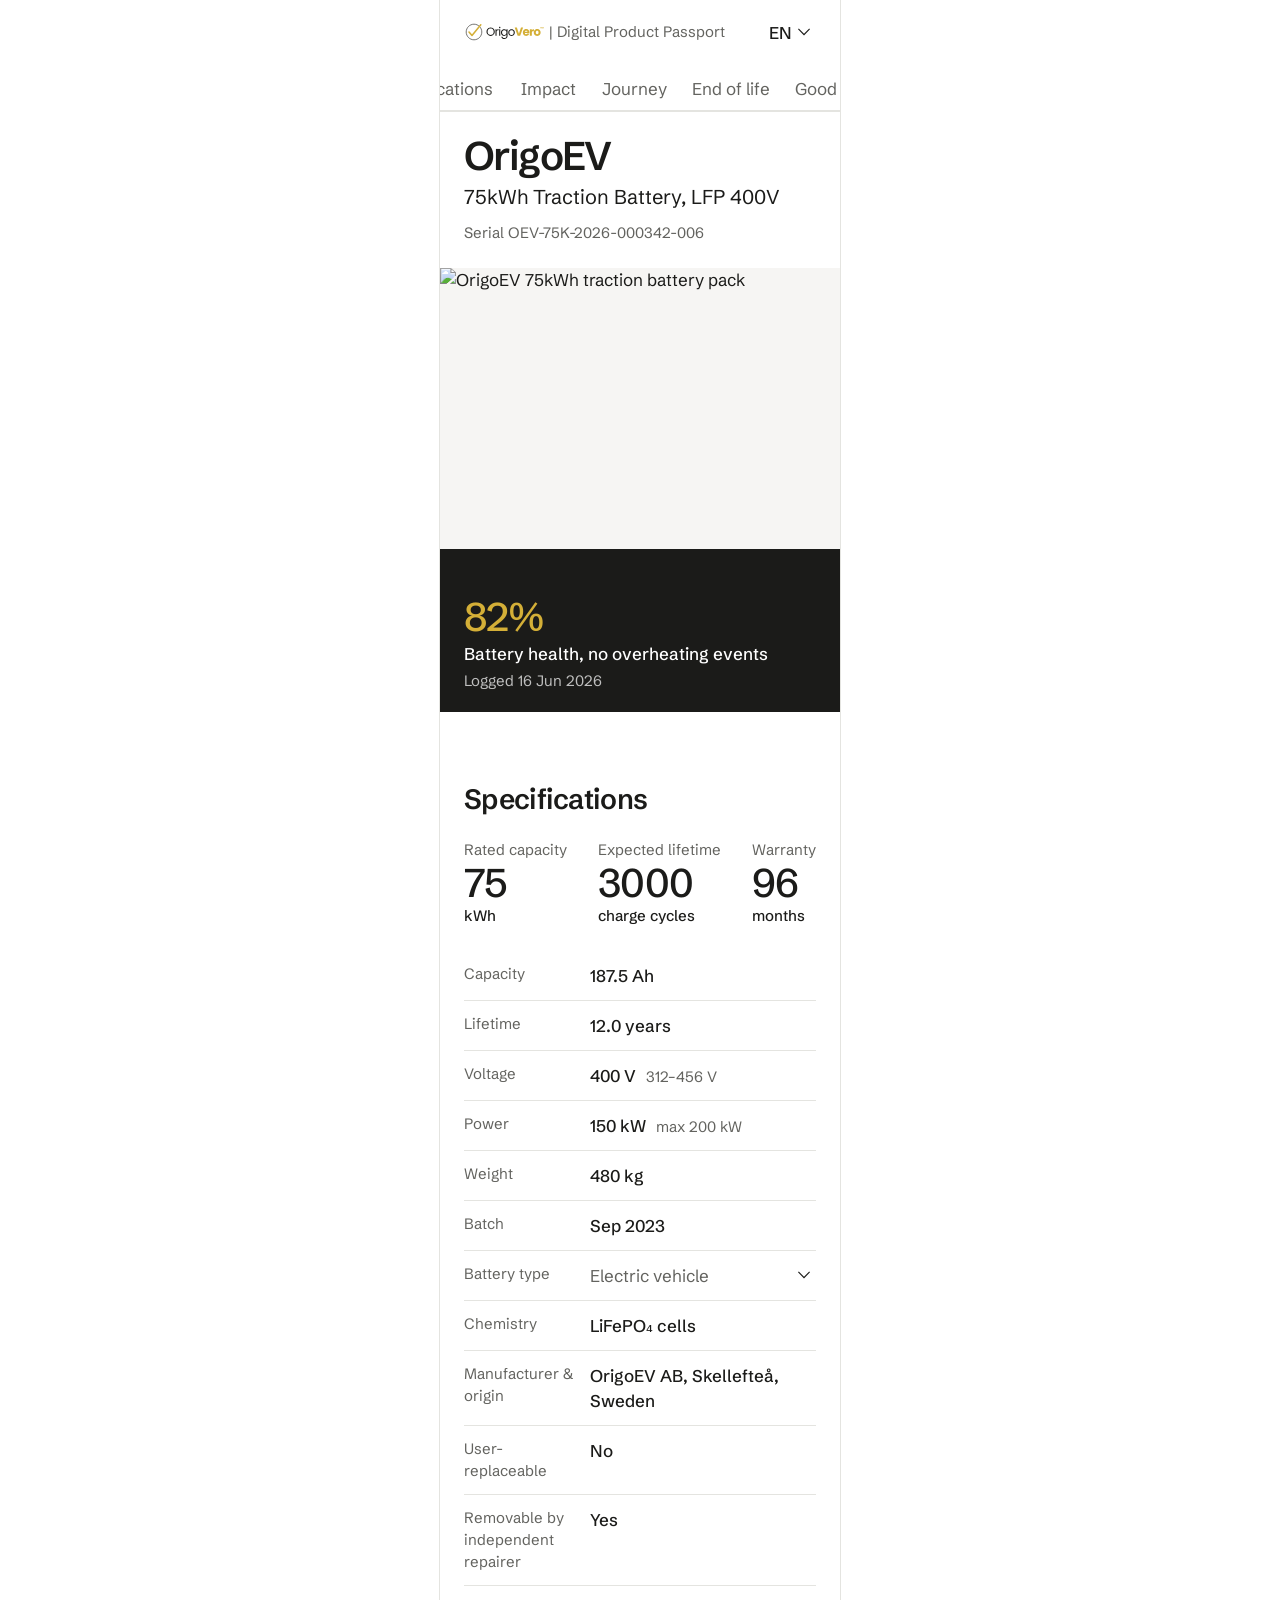
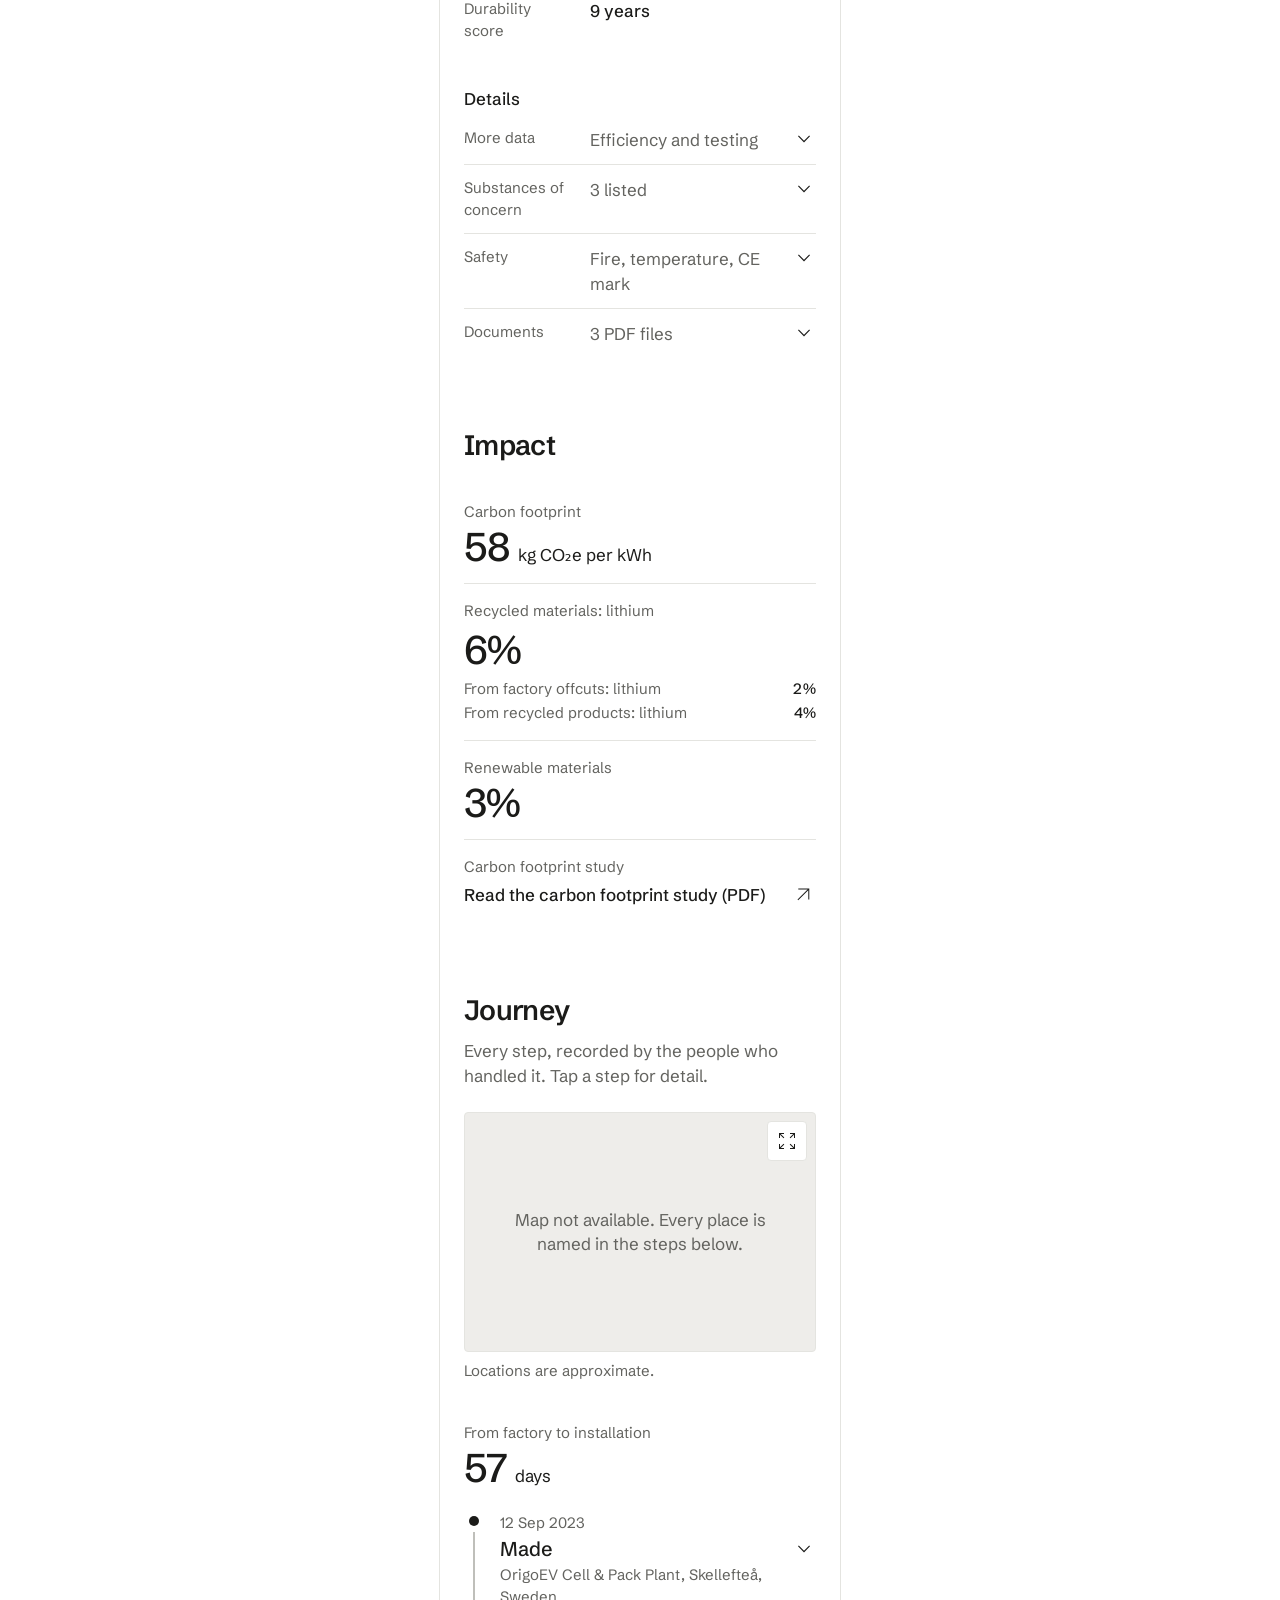
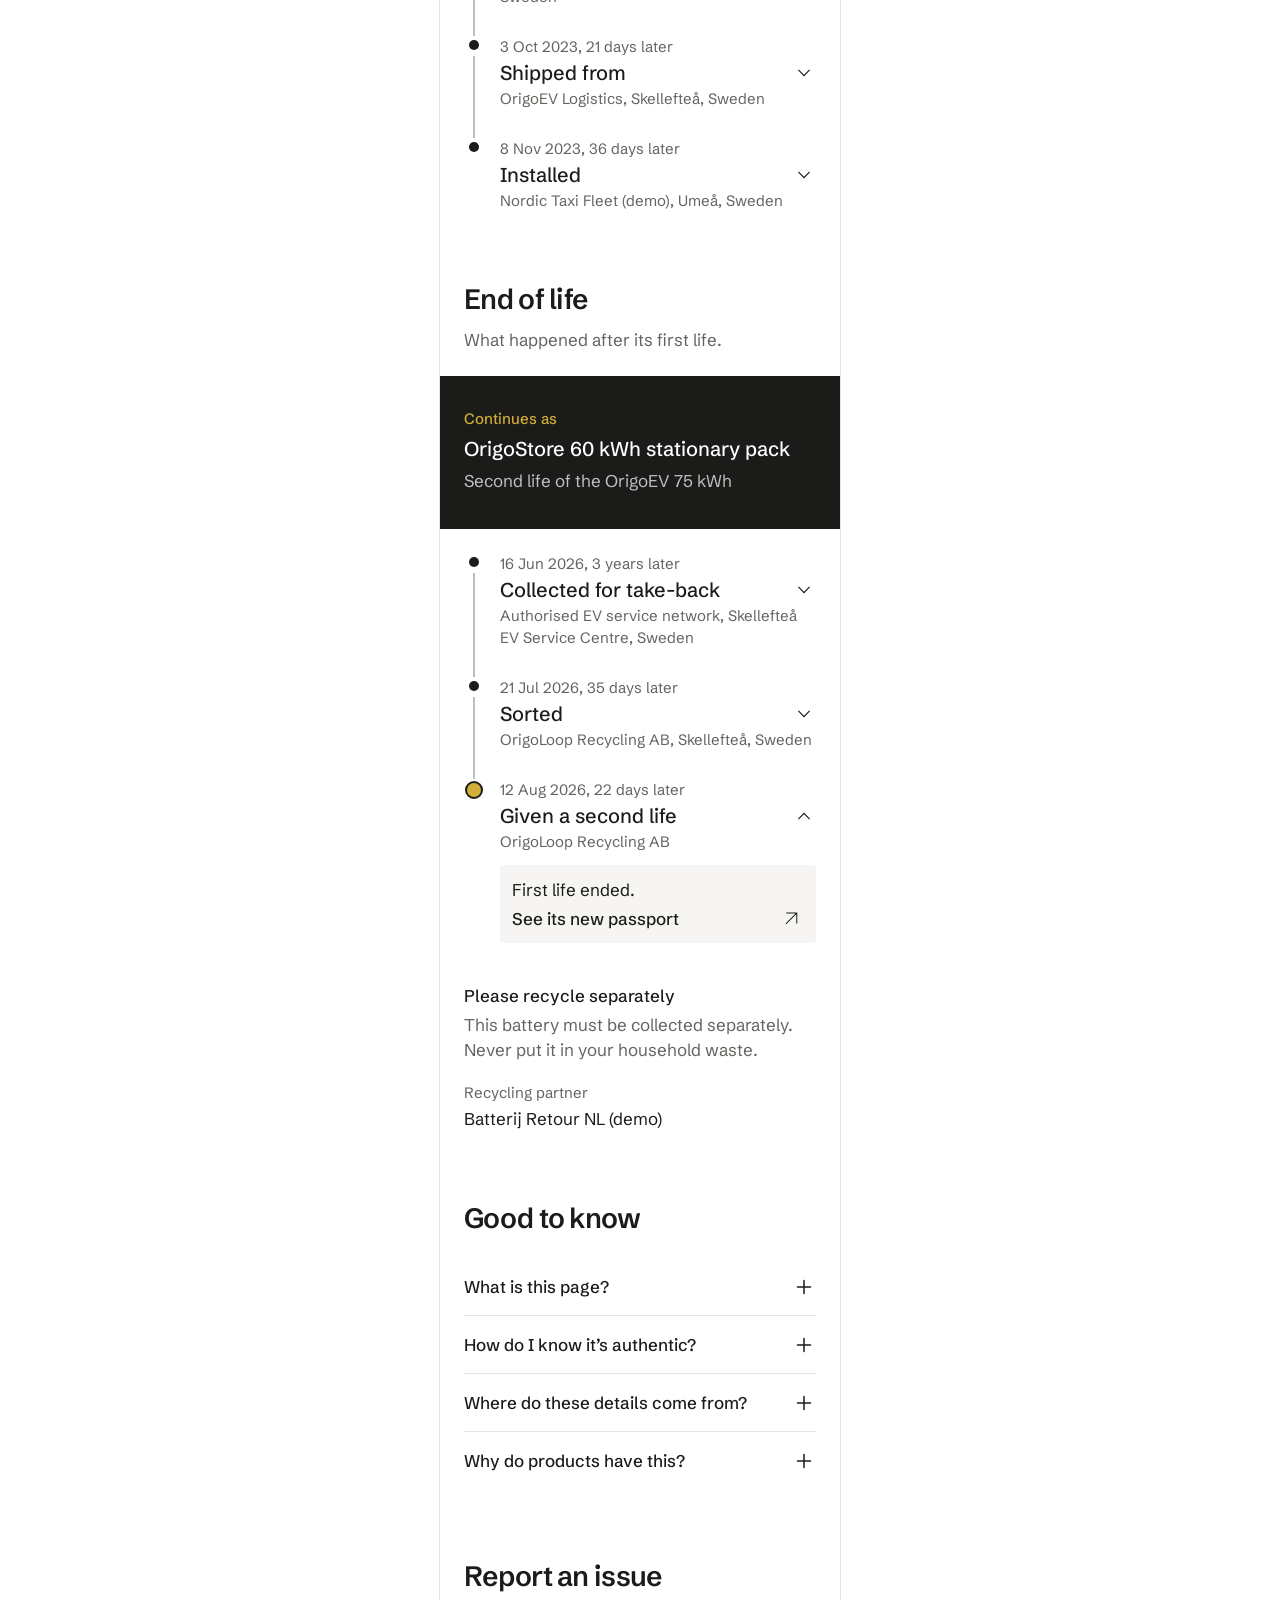
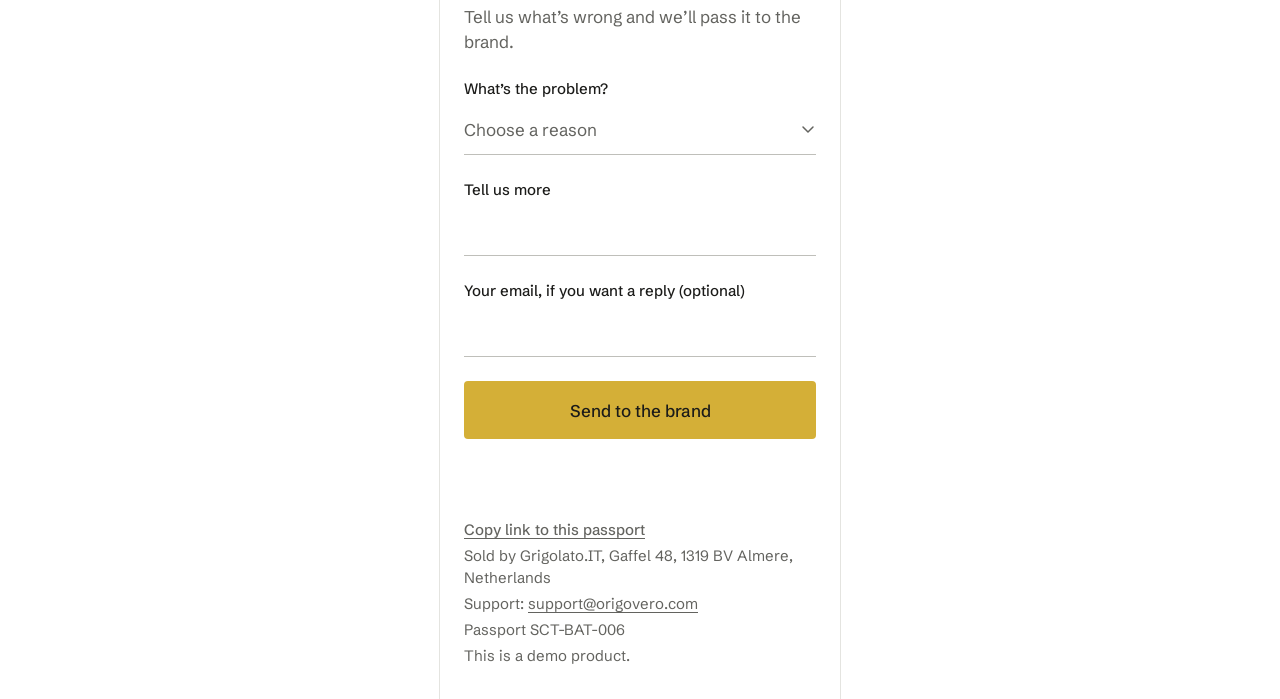
==== commit b88208ba: "Full screen map opens at step 1 with the whole route; Next walks forward Co-Authored-By: Claude Sonn" ====
--- a/index.html
+++ b/index.html
@@ -342,12 +342,12 @@
     <div class="map-sheet__canvas" id="map-full"></div>
     <button class="map-sheet__close" type="button" id="map-close" aria-label="Close the map"><svg class="glyph glyph--24" aria-hidden="true"><use href="#g-close"/></svg></button>
     <section class="map-card" aria-label="Selected step">
-      <h2 class="map-card__title" id="map-title">Given a second life</h2>
-      <p class="map-card__date" id="map-date">12 Aug 2026</p>
-      <p class="map-card__place" id="map-place">OrigoLoop Recycling AB, Skellefteå, Sweden</p>
+      <h2 class="map-card__title" id="map-title">Made</h2>
+      <p class="map-card__date" id="map-date">12 Sep 2023</p>
+      <p class="map-card__place" id="map-place">OrigoEV Cell &amp; Pack Plant, Skellefteå, Sweden</p>
       <div class="map-card__nav">
-        <button class="nav-btn" type="button" id="map-prev" aria-label="Previous step"><svg class="glyph glyph--24" aria-hidden="true"><use href="#g-prev"/></svg></button>
-        <p class="map-card__count" id="map-count" role="status" aria-live="polite">Step 6 of 6</p>
+        <button class="nav-btn" type="button" id="map-prev" disabled aria-label="Previous step"><svg class="glyph glyph--24" aria-hidden="true"><use href="#g-prev"/></svg></button>
+        <p class="map-card__count" id="map-count" role="status" aria-live="polite">Step 1 of 6</p>
         <button class="nav-btn" type="button" id="map-next" aria-label="Next step"><svg class="glyph glyph--24" aria-hidden="true"><use href="#g-next"/></svg></button>
       </div>
     </section>
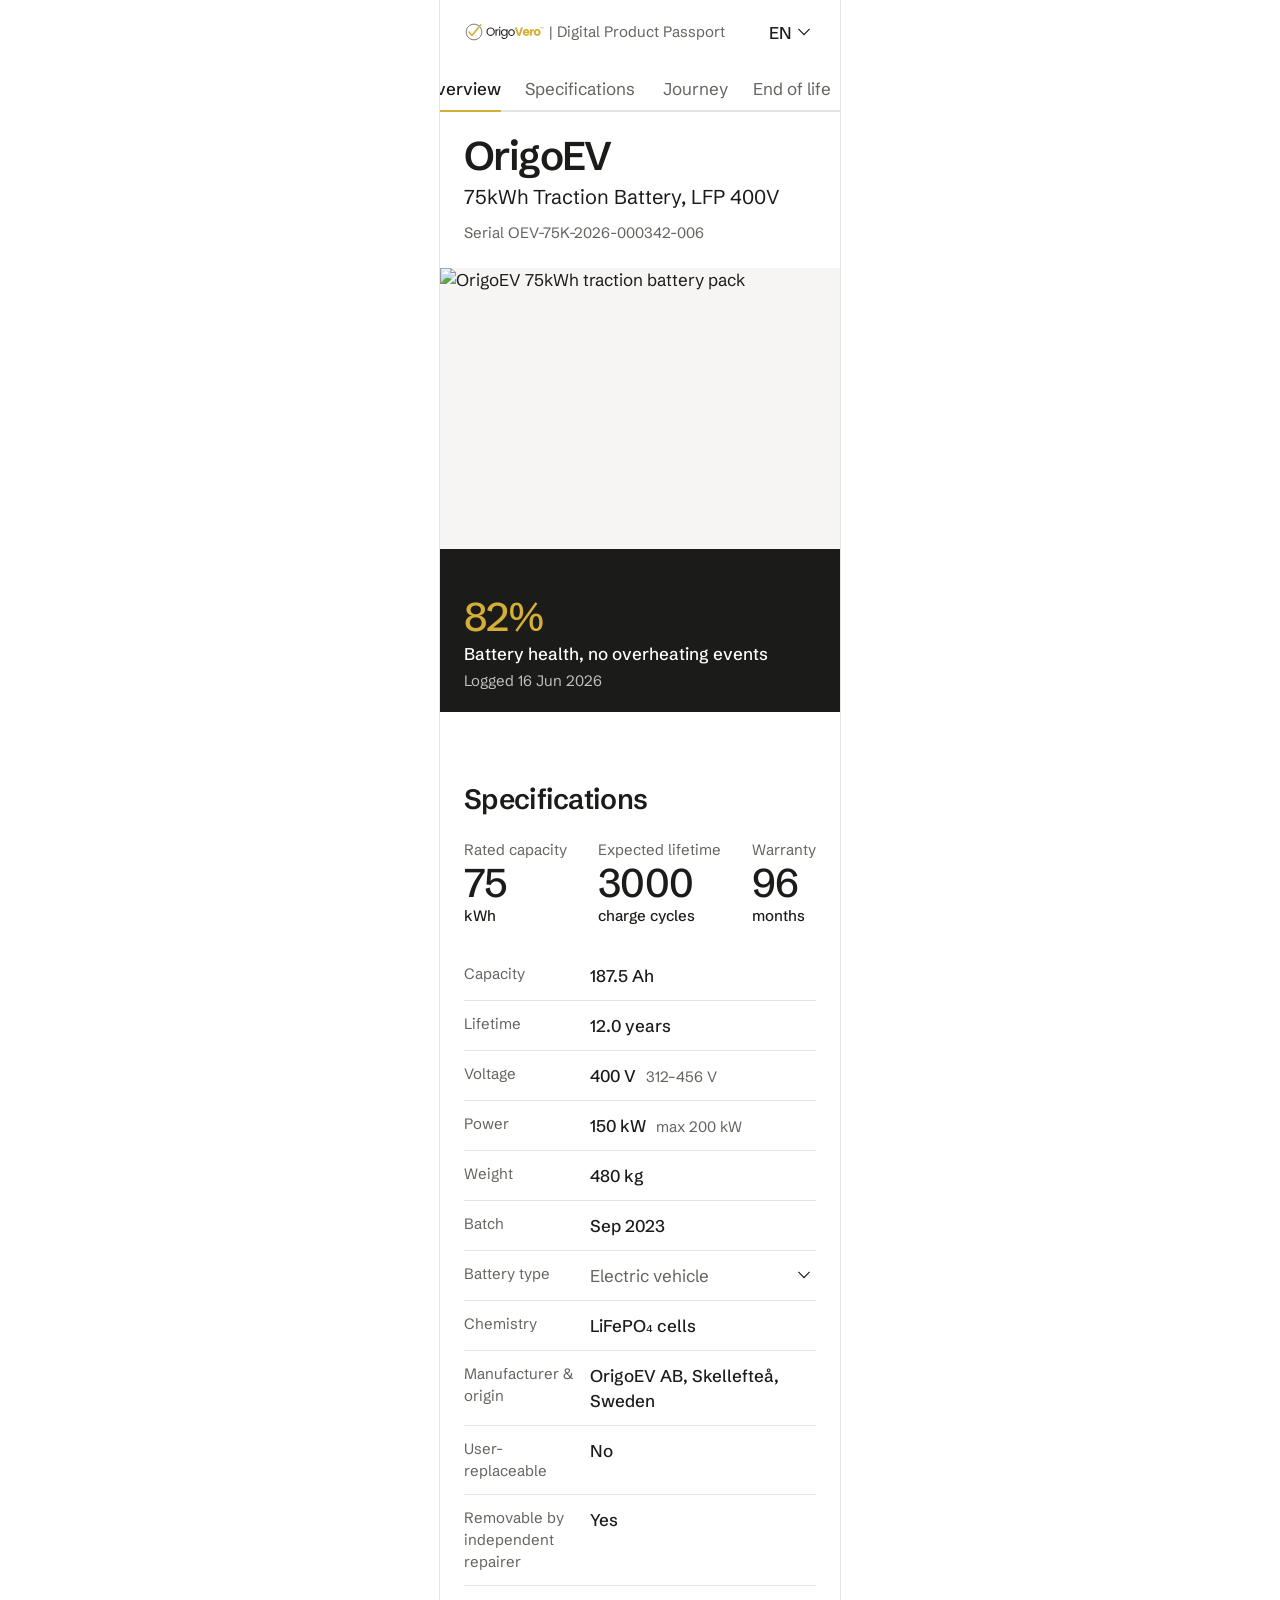
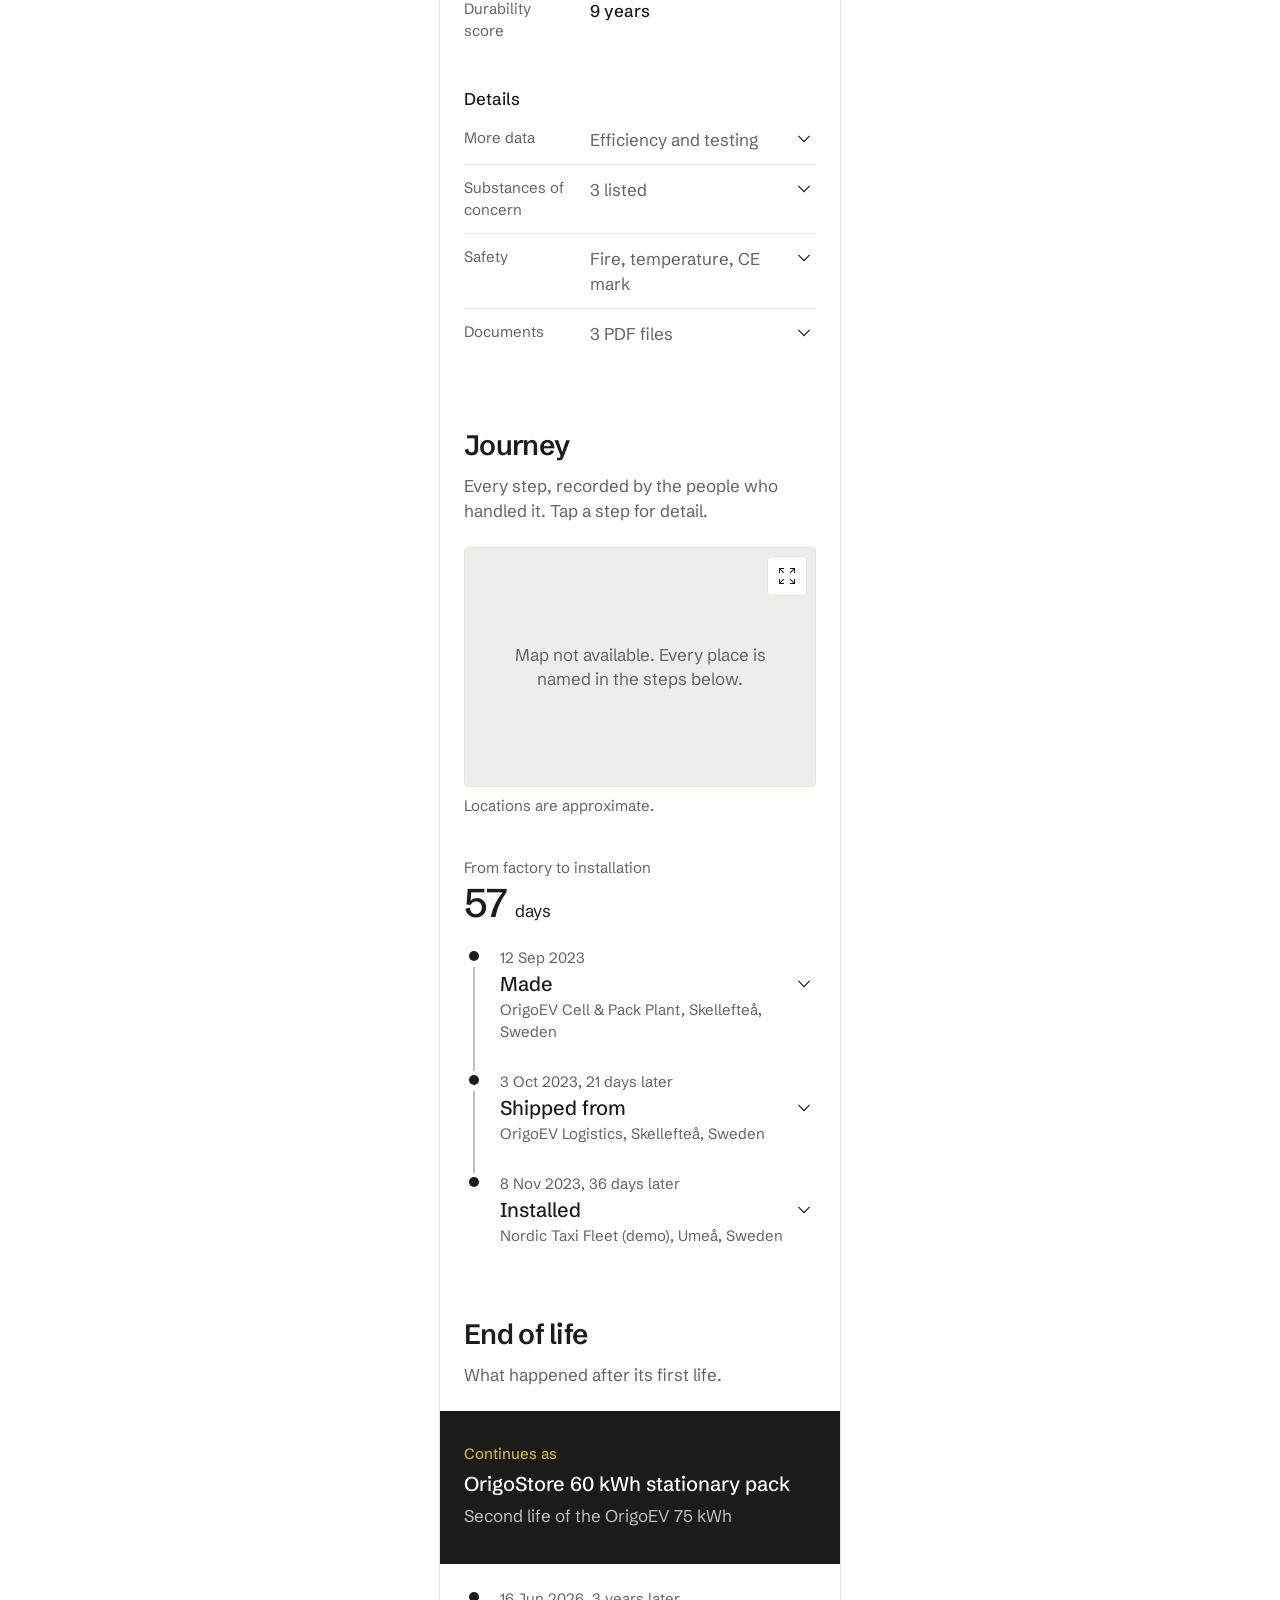
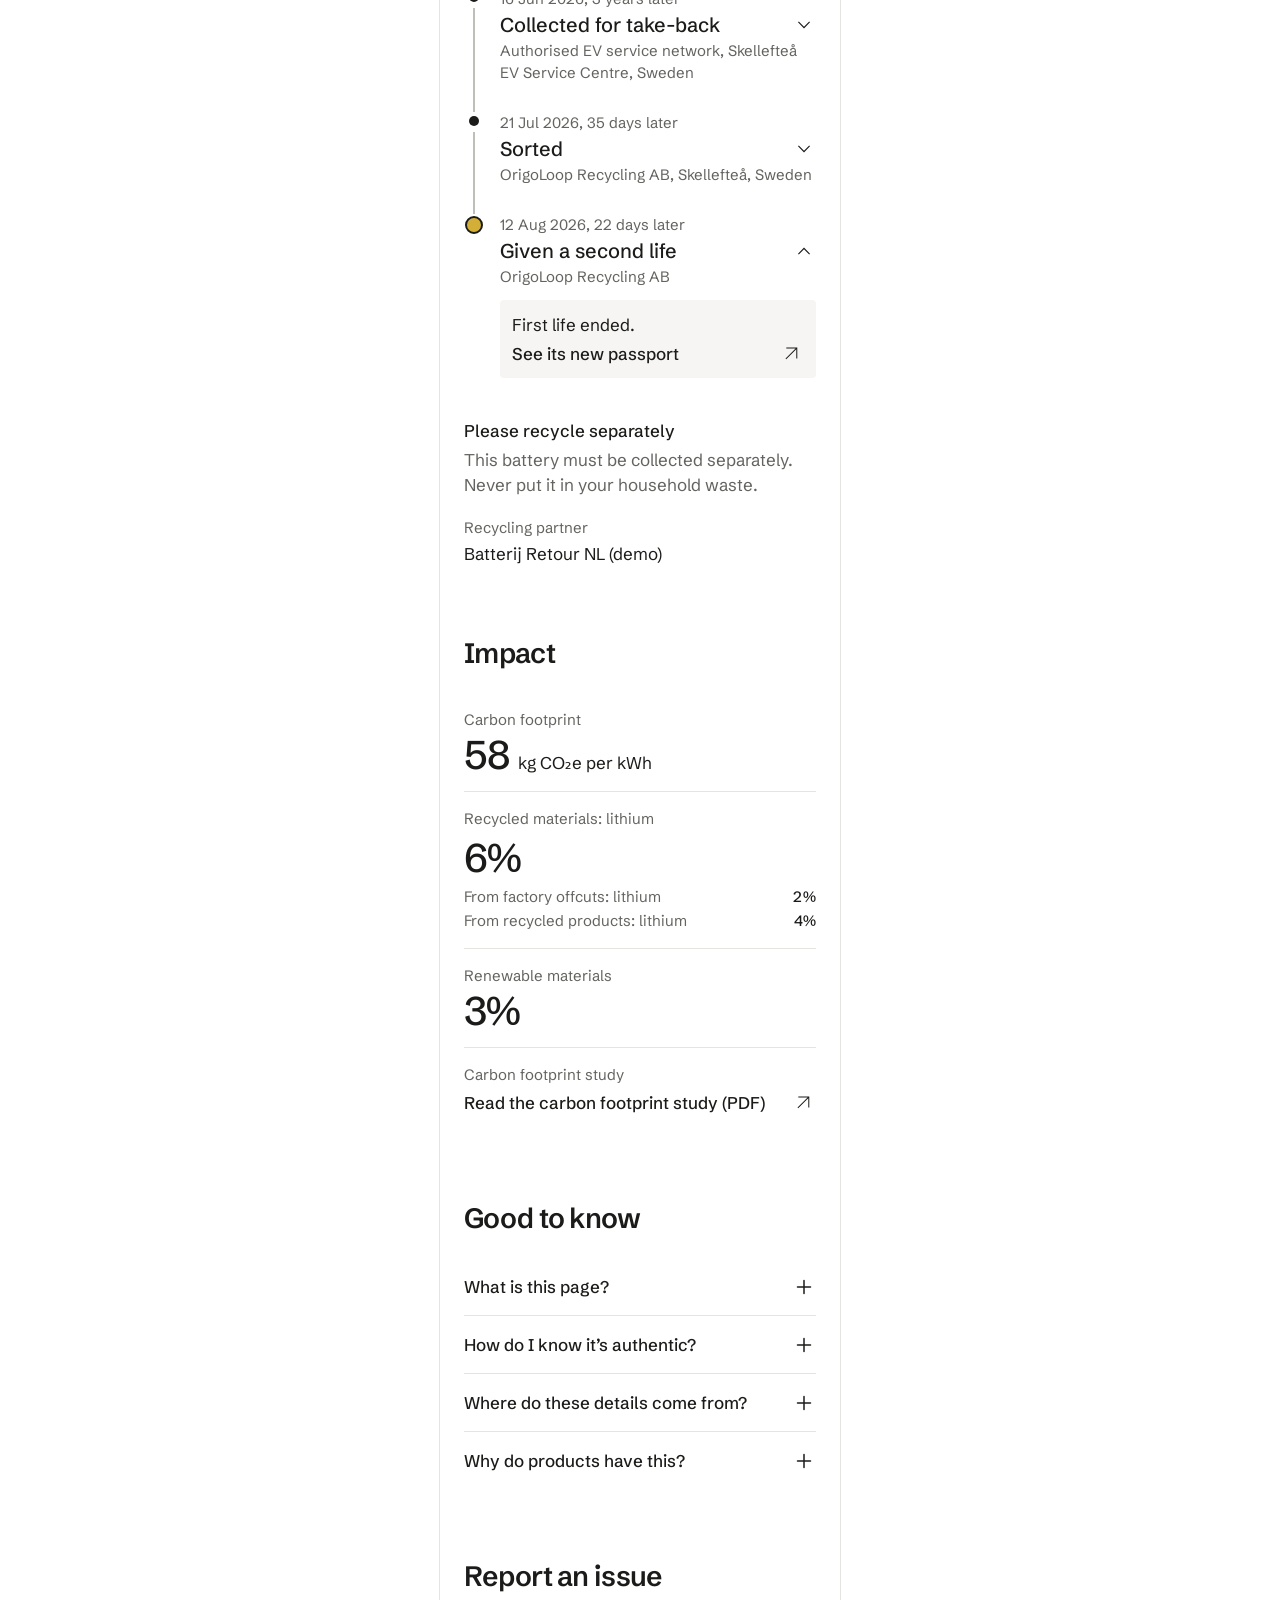
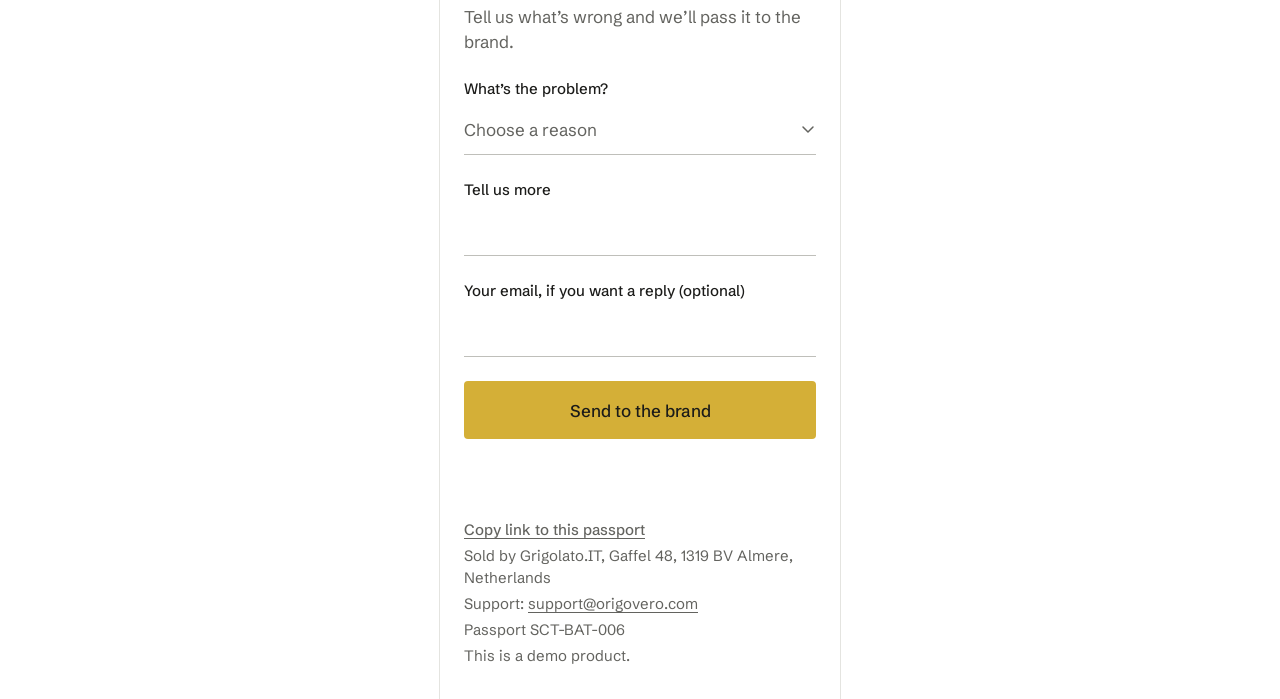
==== commit bd1724e2: "Section order follows the consumer's questions; tabs match the page order Co-Authored-By: Claude Son" ====
--- a/index.html
+++ b/index.html
@@ -49,9 +49,9 @@
         <ul class="tabs__scroll" id="tabs-scroll">
           <li><a class="tab" href="#top" data-target="top" aria-current="true">Overview</a></li>
           <li><a class="tab" href="#specs" data-target="specs">Specifications</a></li>
-          <li><a class="tab" href="#impact" data-target="impact">Impact</a></li>
           <li><a class="tab" href="#journey" data-target="journey">Journey</a></li>
           <li><a class="tab" href="#eol" data-target="eol">End of life</a></li>
+          <li><a class="tab" href="#impact" data-target="impact">Impact</a></li>
           <li><a class="tab" href="#faq" data-target="faq">Good to know</a></li>
           <li><a class="tab" href="#report" data-target="report">Report an issue</a></li>
         </ul>
@@ -135,33 +135,6 @@
         </div>
       </section>
 
-      <!-- Impact -->
-      <section class="section" id="impact" aria-labelledby="impact-title">
-        <h2 class="section__title" id="impact-title">Impact</h2>
-        <div class="section__body blocks">
-          <div class="block">
-            <p class="block__label">Carbon footprint</p>
-            <p class="block__figure"><span class="block__num">58</span><span class="block__unit">kg CO₂e per kWh</span></p>
-          </div>
-          <div class="block block--parts">
-            <p class="block__label">Recycled materials: lithium</p>
-            <p class="block__figure"><span class="block__num">6%</span></p>
-            <ul class="parts">
-              <li><span>From factory offcuts: lithium</span><span>2%</span></li>
-              <li><span>From recycled products: lithium</span><span>4%</span></li>
-            </ul>
-          </div>
-          <div class="block">
-            <p class="block__label">Renewable materials</p>
-            <p class="block__figure"><span class="block__num">3%</span></p>
-          </div>
-          <div class="block">
-            <p class="block__label">Carbon footprint study</p>
-            <p class="block__link"><a class="rowlink rowlink--in" href="https://www.origovero.com/static/espr/batteries/battery-carbon-footprint-study.pdf" target="_blank" rel="noopener"><span>Read the carbon footprint study (PDF)</span><svg class="glyph glyph--24 rowlink__icon" aria-hidden="true"><use href="#g-ext"/></svg><span class="sr-only"> (opens another site)</span></a></p>
-          </div>
-        </div>
-      </section>
-
       <!-- Journey: one map for every step, then the first three steps -->
       <section class="section" id="journey" aria-labelledby="journey-title">
         <h2 class="section__title" id="journey-title">Journey</h2>
@@ -269,6 +242,33 @@
             <p class="note__text">This battery must be collected separately. Never put it in your household waste.</p>
           </div>
           <dl class="pairs"><div><dt>Recycling partner</dt><dd>Batterij Retour NL (demo)</dd></div></dl>
+        </div>
+      </section>
+
+      <!-- Impact -->
+      <section class="section" id="impact" aria-labelledby="impact-title">
+        <h2 class="section__title" id="impact-title">Impact</h2>
+        <div class="section__body blocks">
+          <div class="block">
+            <p class="block__label">Carbon footprint</p>
+            <p class="block__figure"><span class="block__num">58</span><span class="block__unit">kg CO₂e per kWh</span></p>
+          </div>
+          <div class="block block--parts">
+            <p class="block__label">Recycled materials: lithium</p>
+            <p class="block__figure"><span class="block__num">6%</span></p>
+            <ul class="parts">
+              <li><span>From factory offcuts: lithium</span><span>2%</span></li>
+              <li><span>From recycled products: lithium</span><span>4%</span></li>
+            </ul>
+          </div>
+          <div class="block">
+            <p class="block__label">Renewable materials</p>
+            <p class="block__figure"><span class="block__num">3%</span></p>
+          </div>
+          <div class="block">
+            <p class="block__label">Carbon footprint study</p>
+            <p class="block__link"><a class="rowlink rowlink--in" href="https://www.origovero.com/static/espr/batteries/battery-carbon-footprint-study.pdf" target="_blank" rel="noopener"><span>Read the carbon footprint study (PDF)</span><svg class="glyph glyph--24 rowlink__icon" aria-hidden="true"><use href="#g-ext"/></svg><span class="sr-only"> (opens another site)</span></a></p>
+          </div>
         </div>
       </section>
 
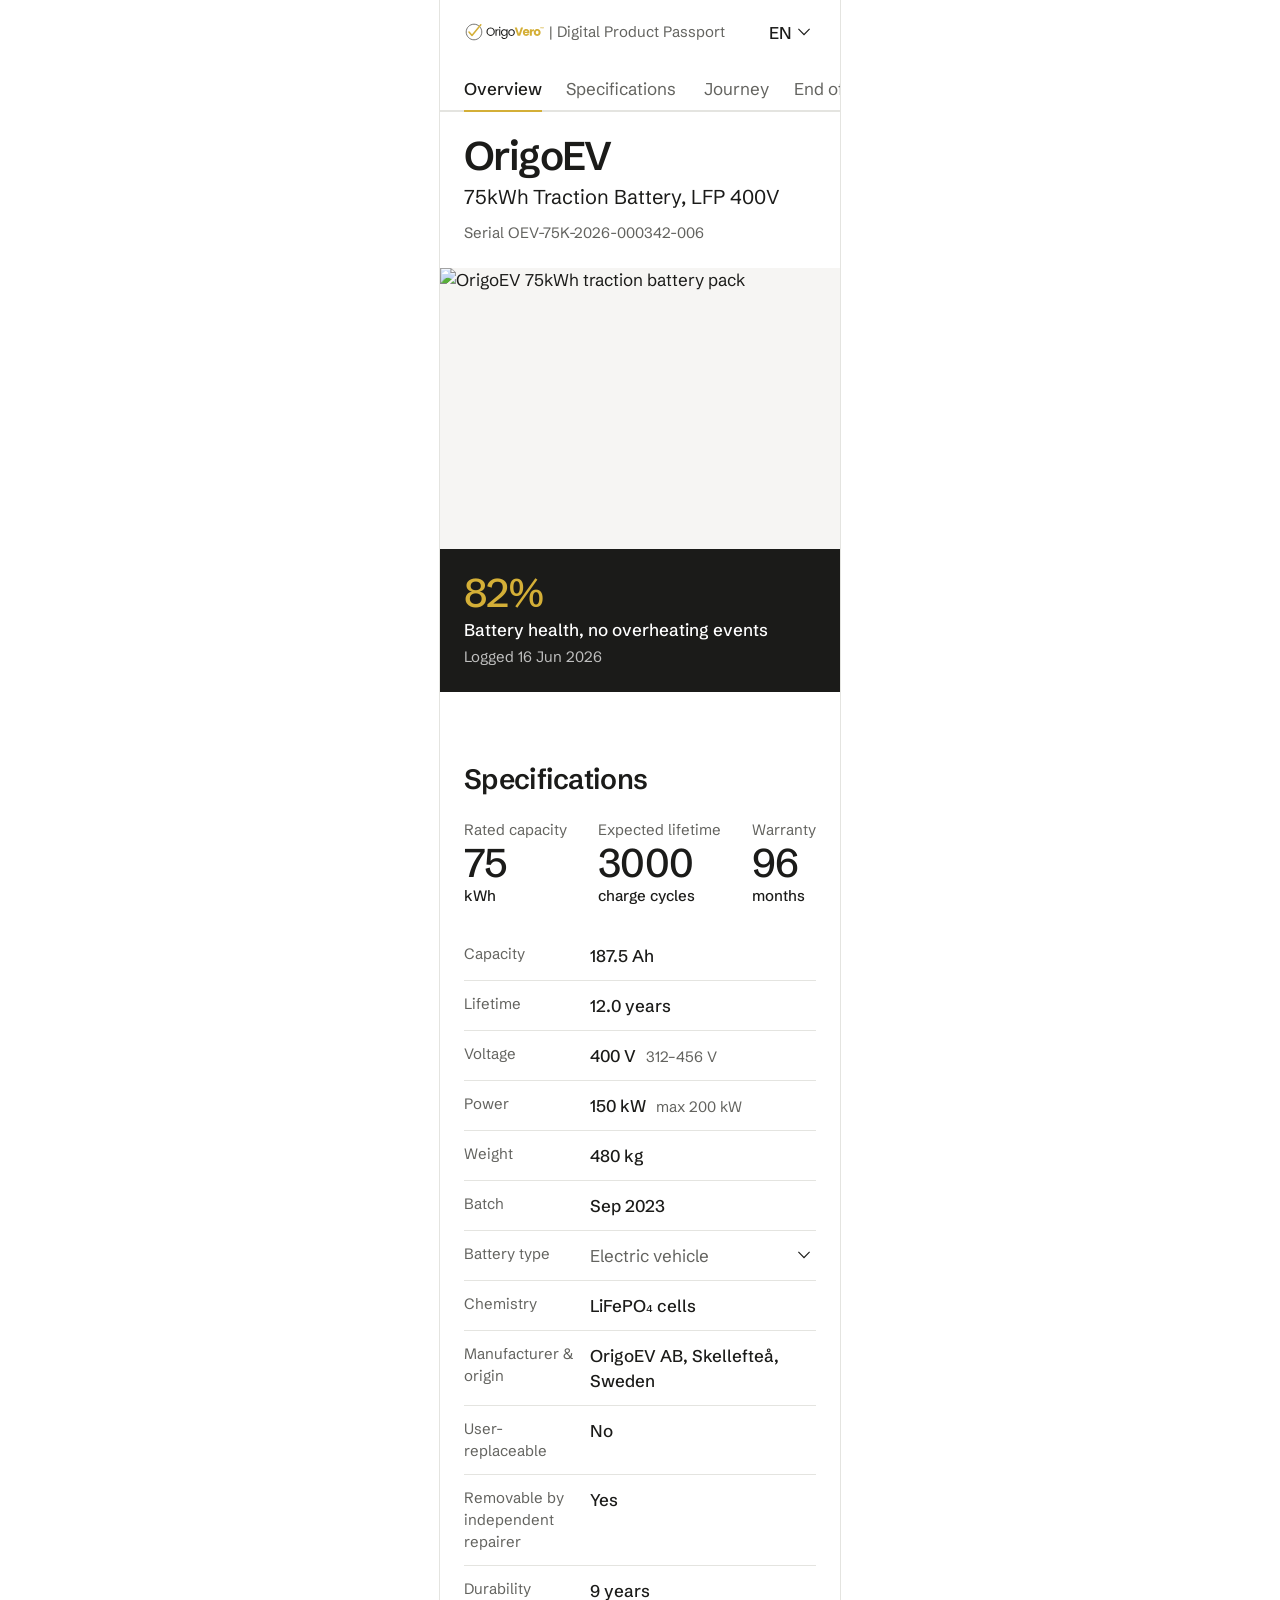
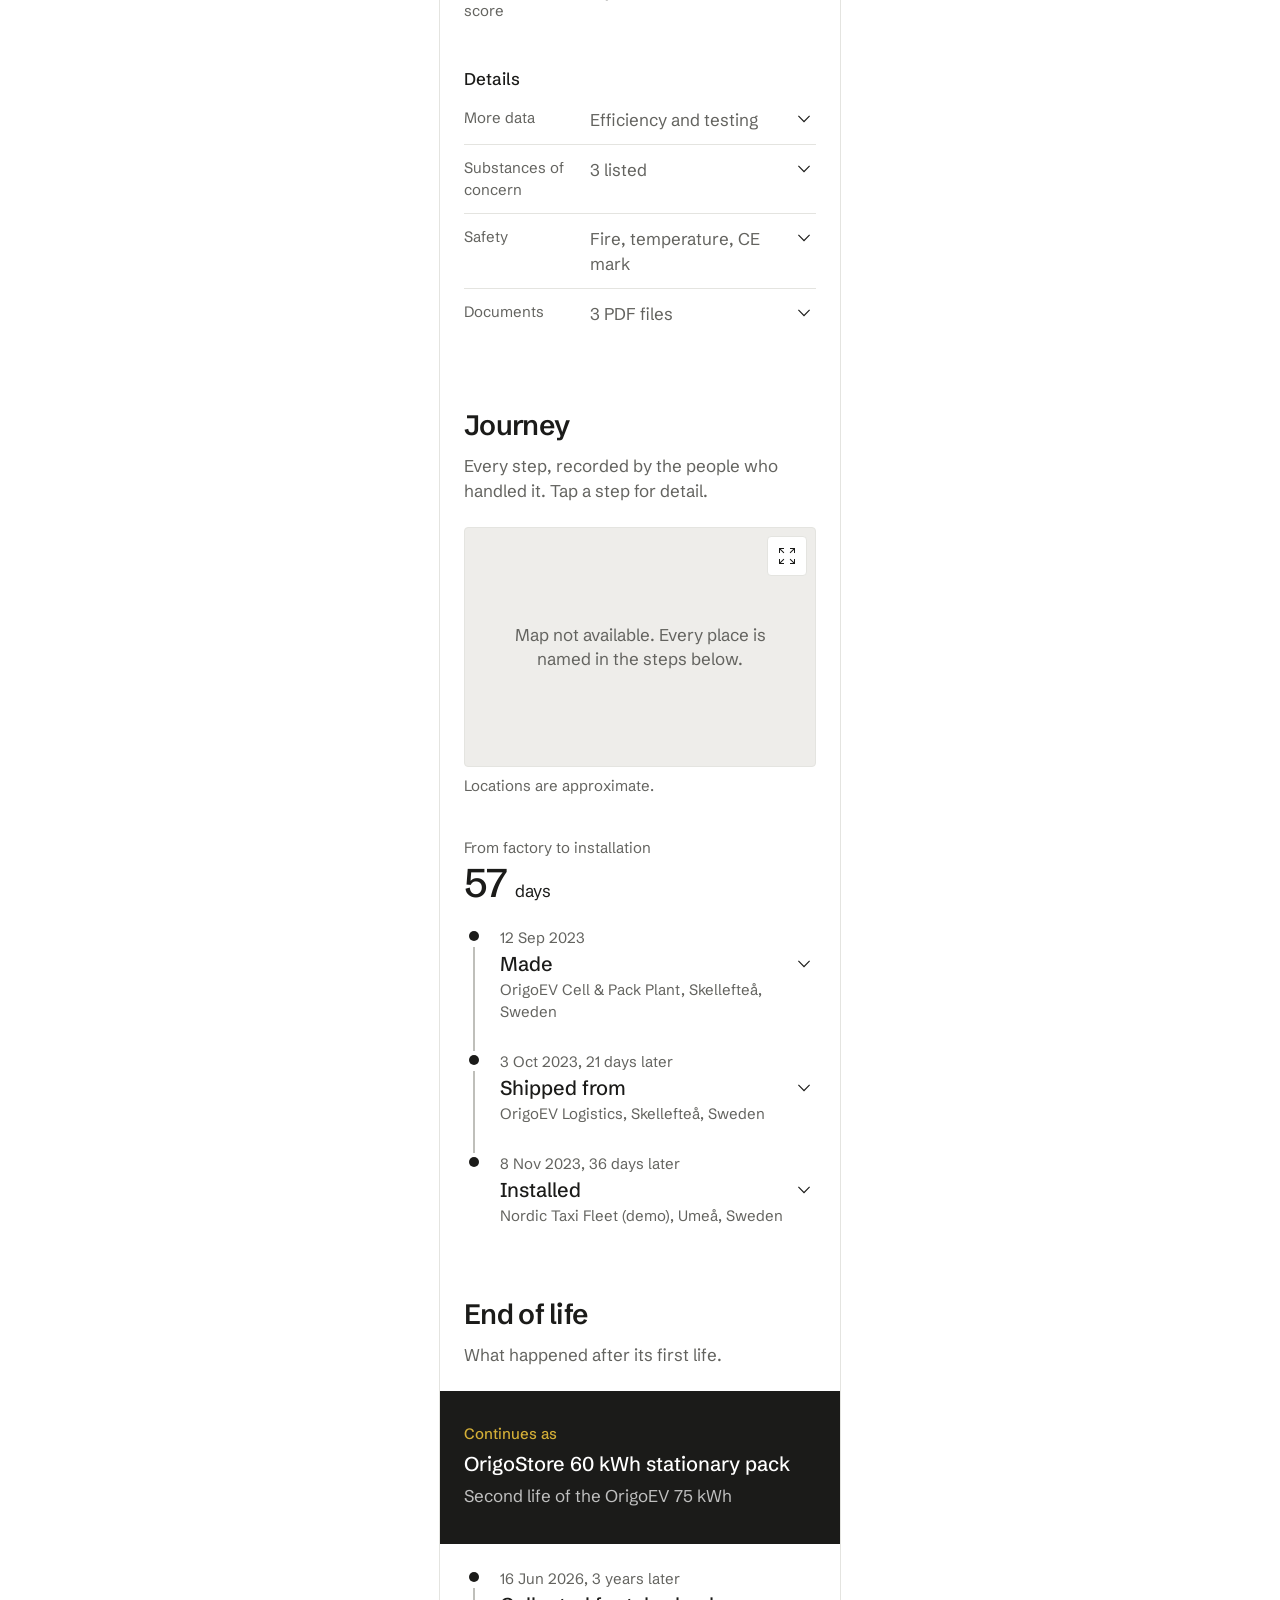
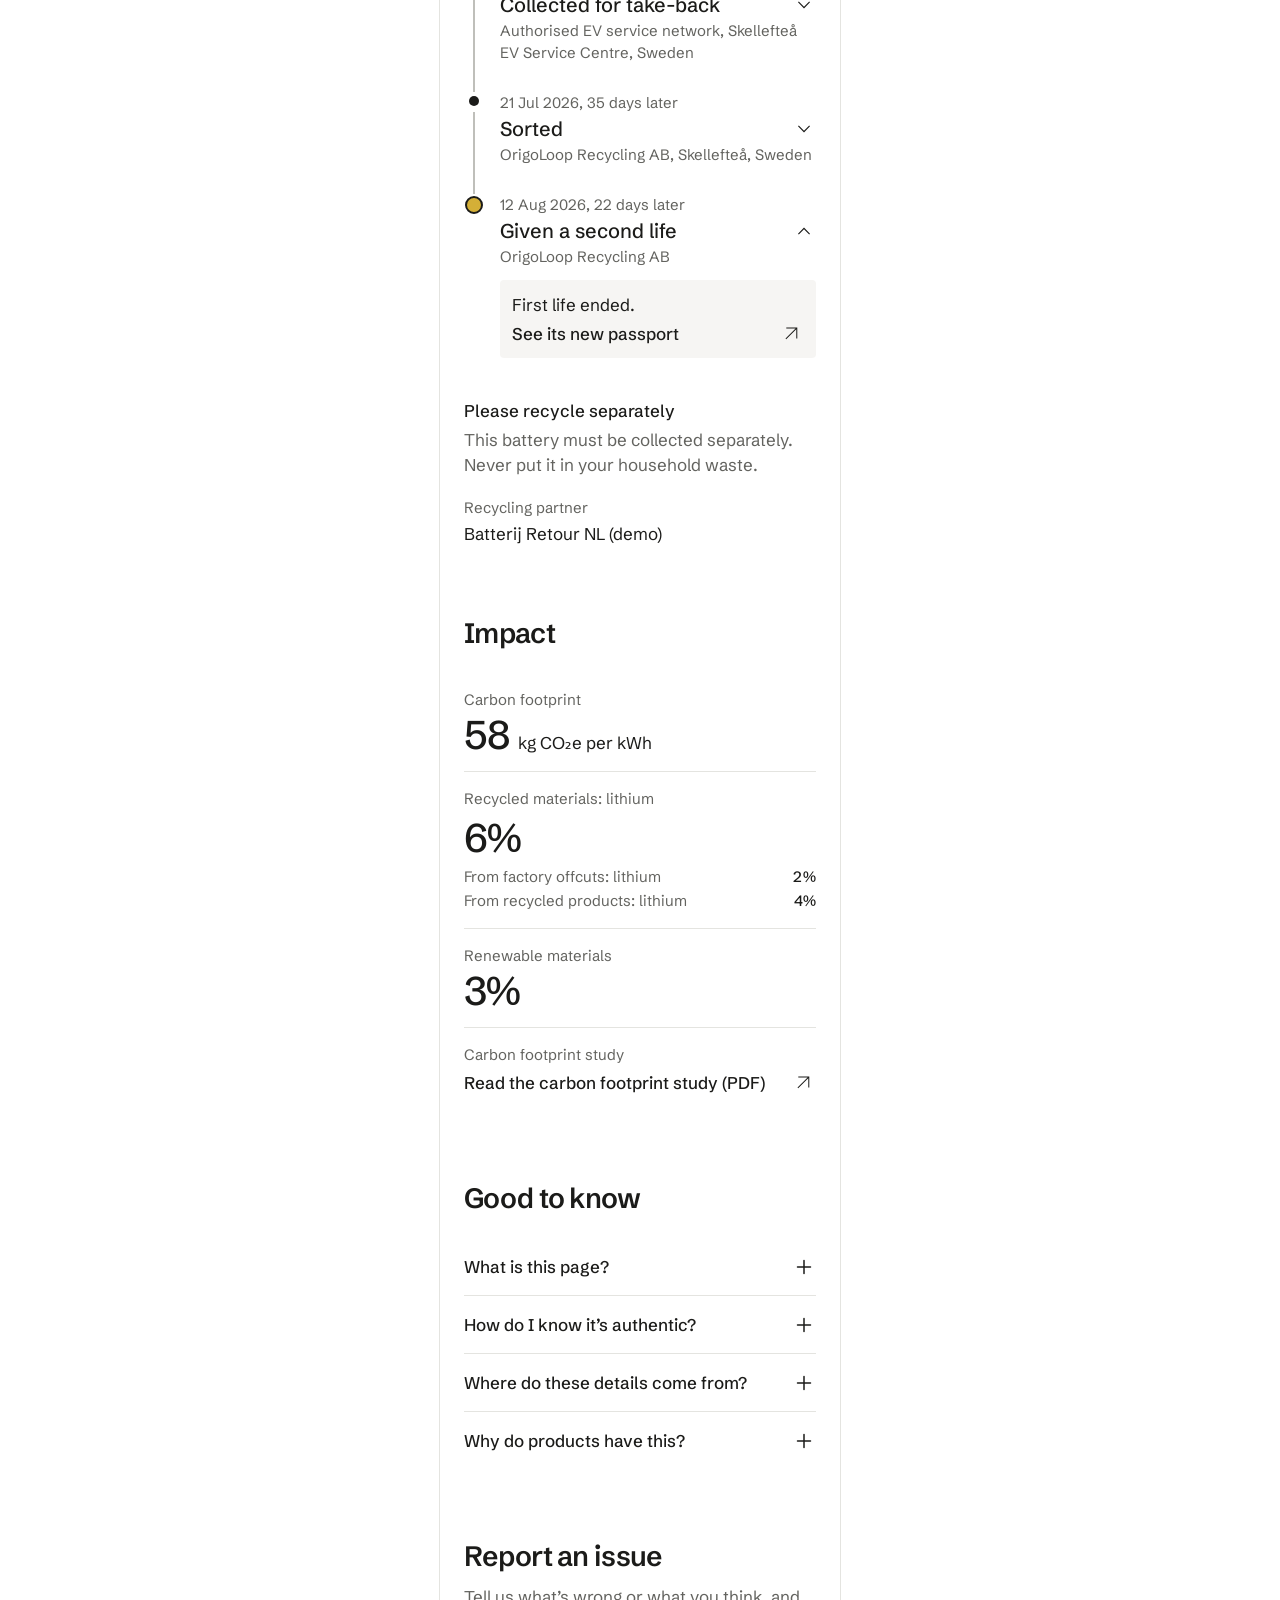
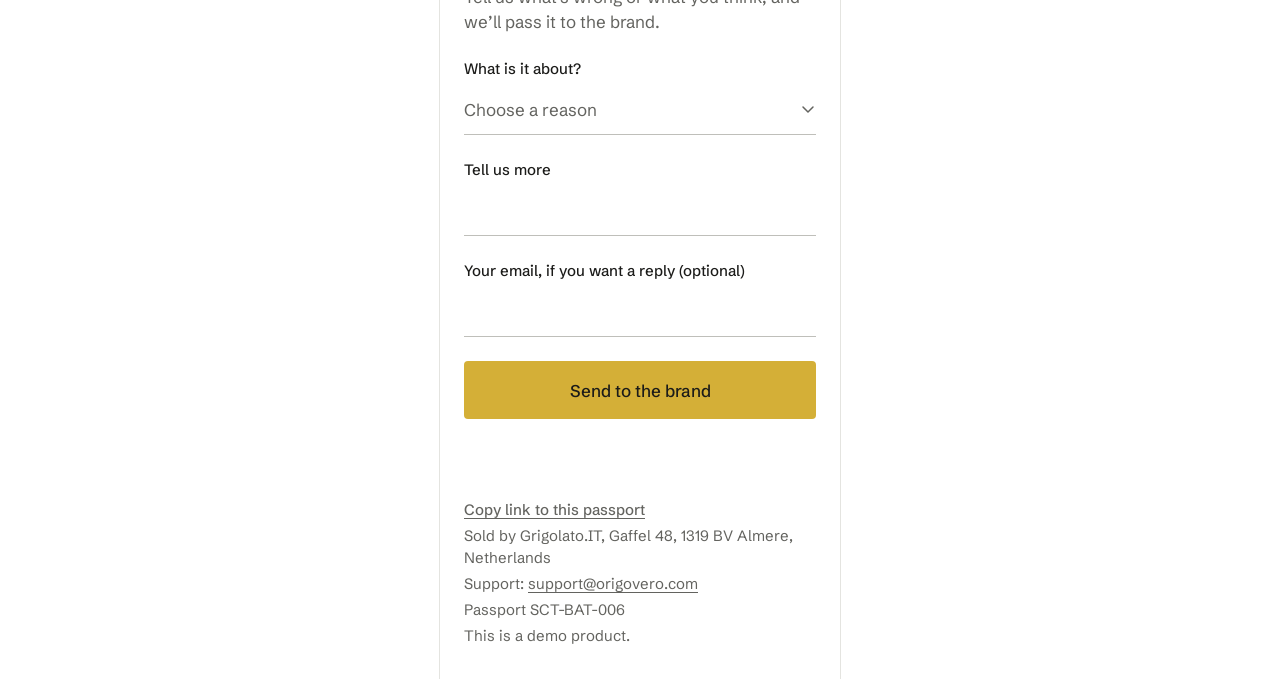
==== commit 8c8e81a4: "Report form takes feedback; README note on reviews Co-Authored-By: Claude Sonnet 5.5 <noreply@anthro" ====
--- a/index.html
+++ b/index.html
@@ -298,16 +298,17 @@
       <!-- Report an issue -->
       <section class="section" id="report" aria-labelledby="report-title">
         <h2 class="section__title" id="report-title">Report an issue</h2>
-        <p class="section__lead">Tell us what’s wrong and we’ll pass it to the brand.</p>
+        <p class="section__lead">Tell us what’s wrong or what you think, and we’ll pass it to the brand.</p>
         <form class="section__body form" id="report-form" novalidate>
           <div class="field">
-            <label class="field__label" for="reason">What’s the problem?</label>
+            <label class="field__label" for="reason">What is it about?</label>
             <select class="field__control" id="reason" name="reason" autocomplete="off" required aria-describedby="reason-error">
               <option value="" disabled selected hidden>Choose a reason</option>
               <option>Arrived damaged</option>
               <option>Not as described</option>
               <option>Something on this page is wrong</option>
               <option>I don’t think this is genuine</option>
+              <option>Share feedback</option>
               <option>Something else</option>
             </select>
             <p class="field__error" id="reason-error" hidden>Choose a reason before sending.</p>
--- a/styles.css
+++ b/styles.css
@@ -164,7 +164,7 @@
 .photo img { width: 100%; height: 100%; object-fit: cover; }
 
 /* ---------- Hero body (183) ---------- */
-.hero-body { background: var(--ink); color: var(--paper); padding: 48px var(--gutter) 20px; }
+.hero-body { background: var(--ink); color: var(--paper); padding: 24px var(--gutter); } /* equal above and below: the figure line leaves ~6px on top, the last text line ~6px below */
 .fact { display: grid; gap: 4px; }
 .fact__figure { font-size: 40px; line-height: 40px; font-weight: 500; letter-spacing: -0.04em; color: var(--gold); }
 .fact__text { font-size: 17px; line-height: 25px; font-weight: 500; }
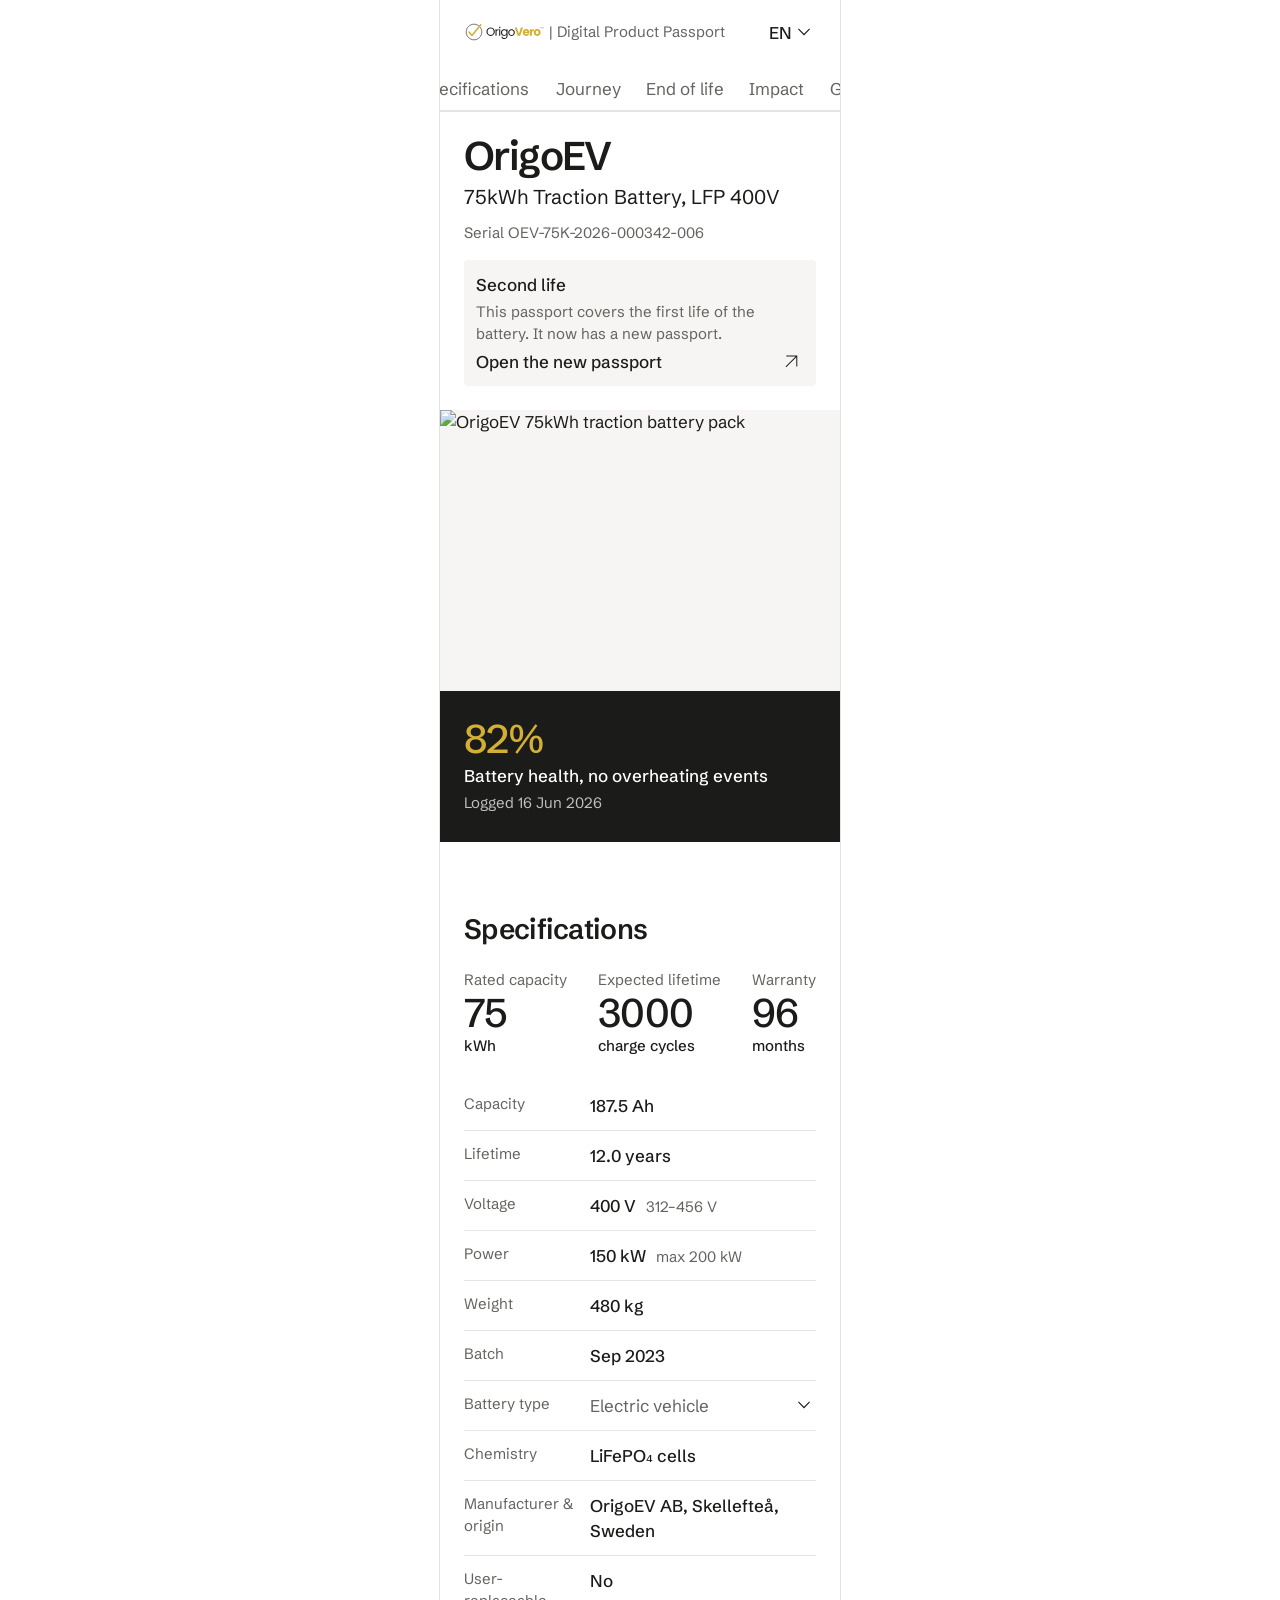
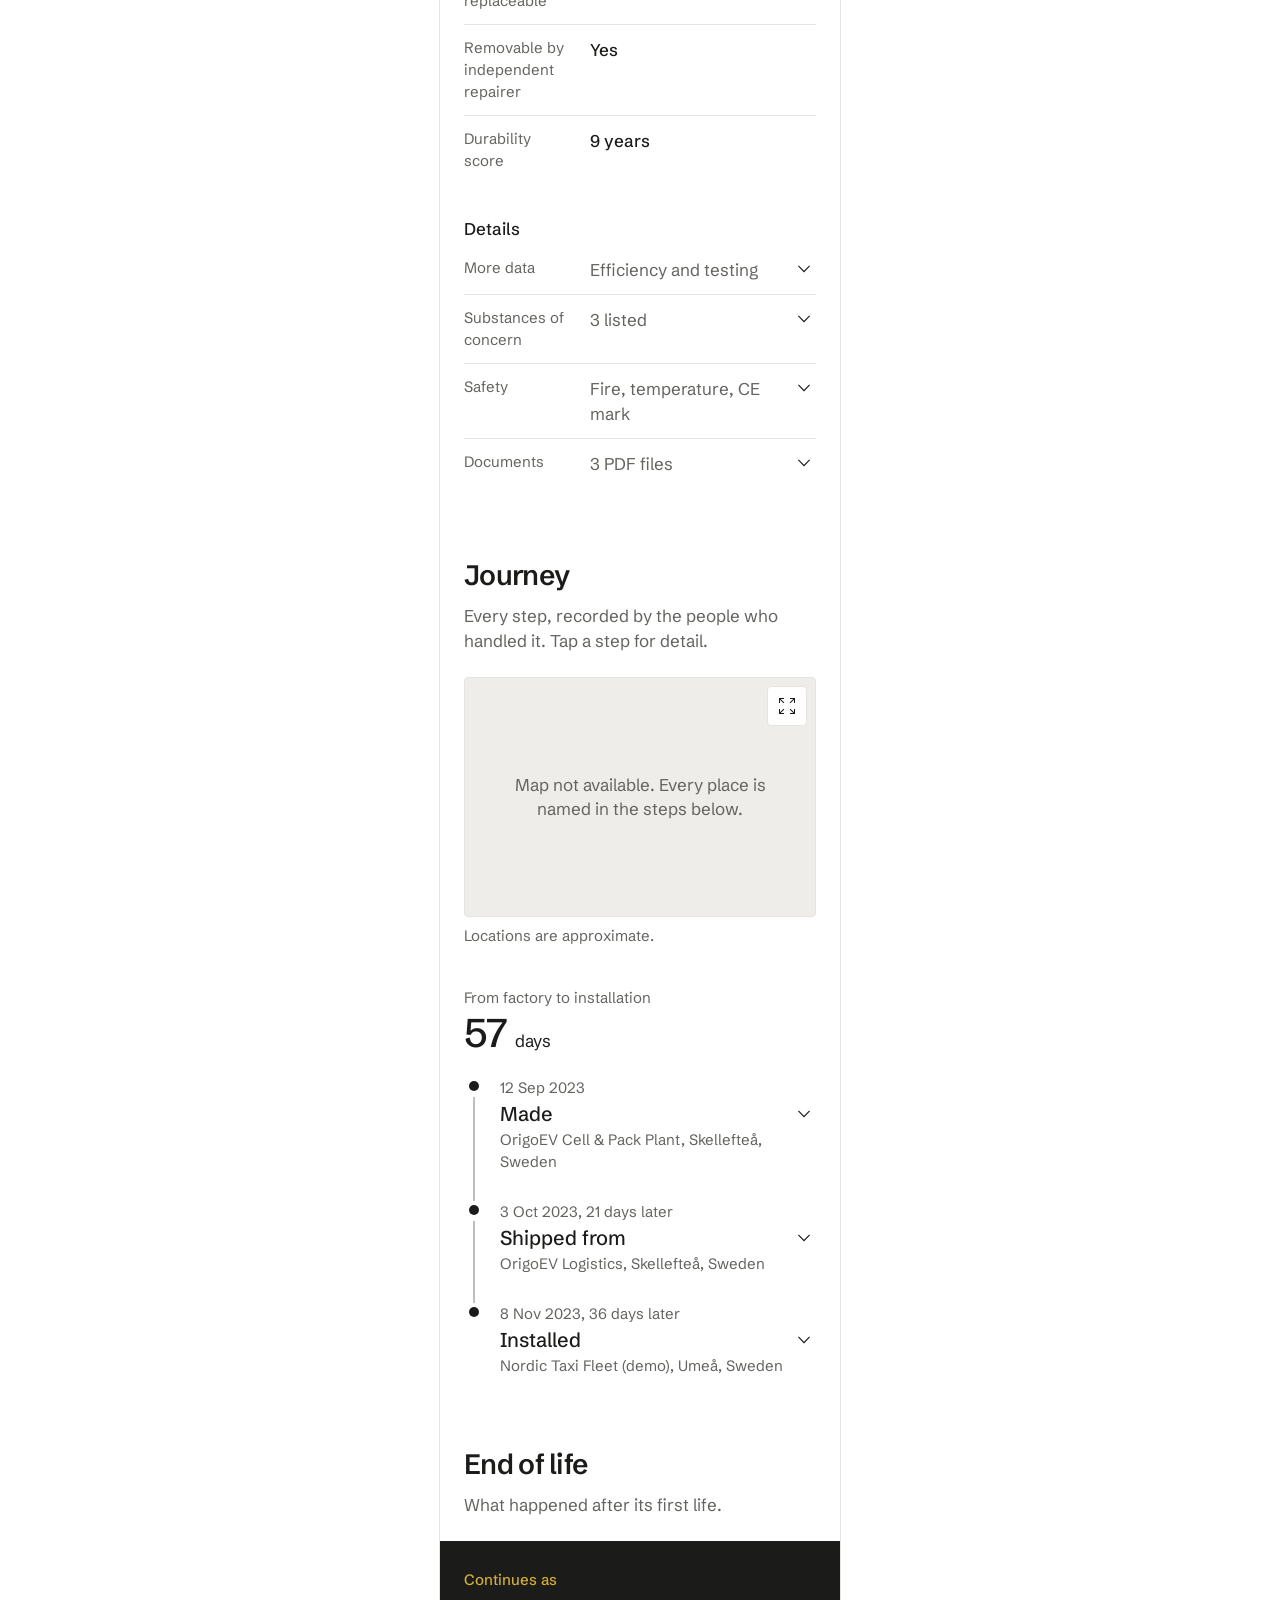
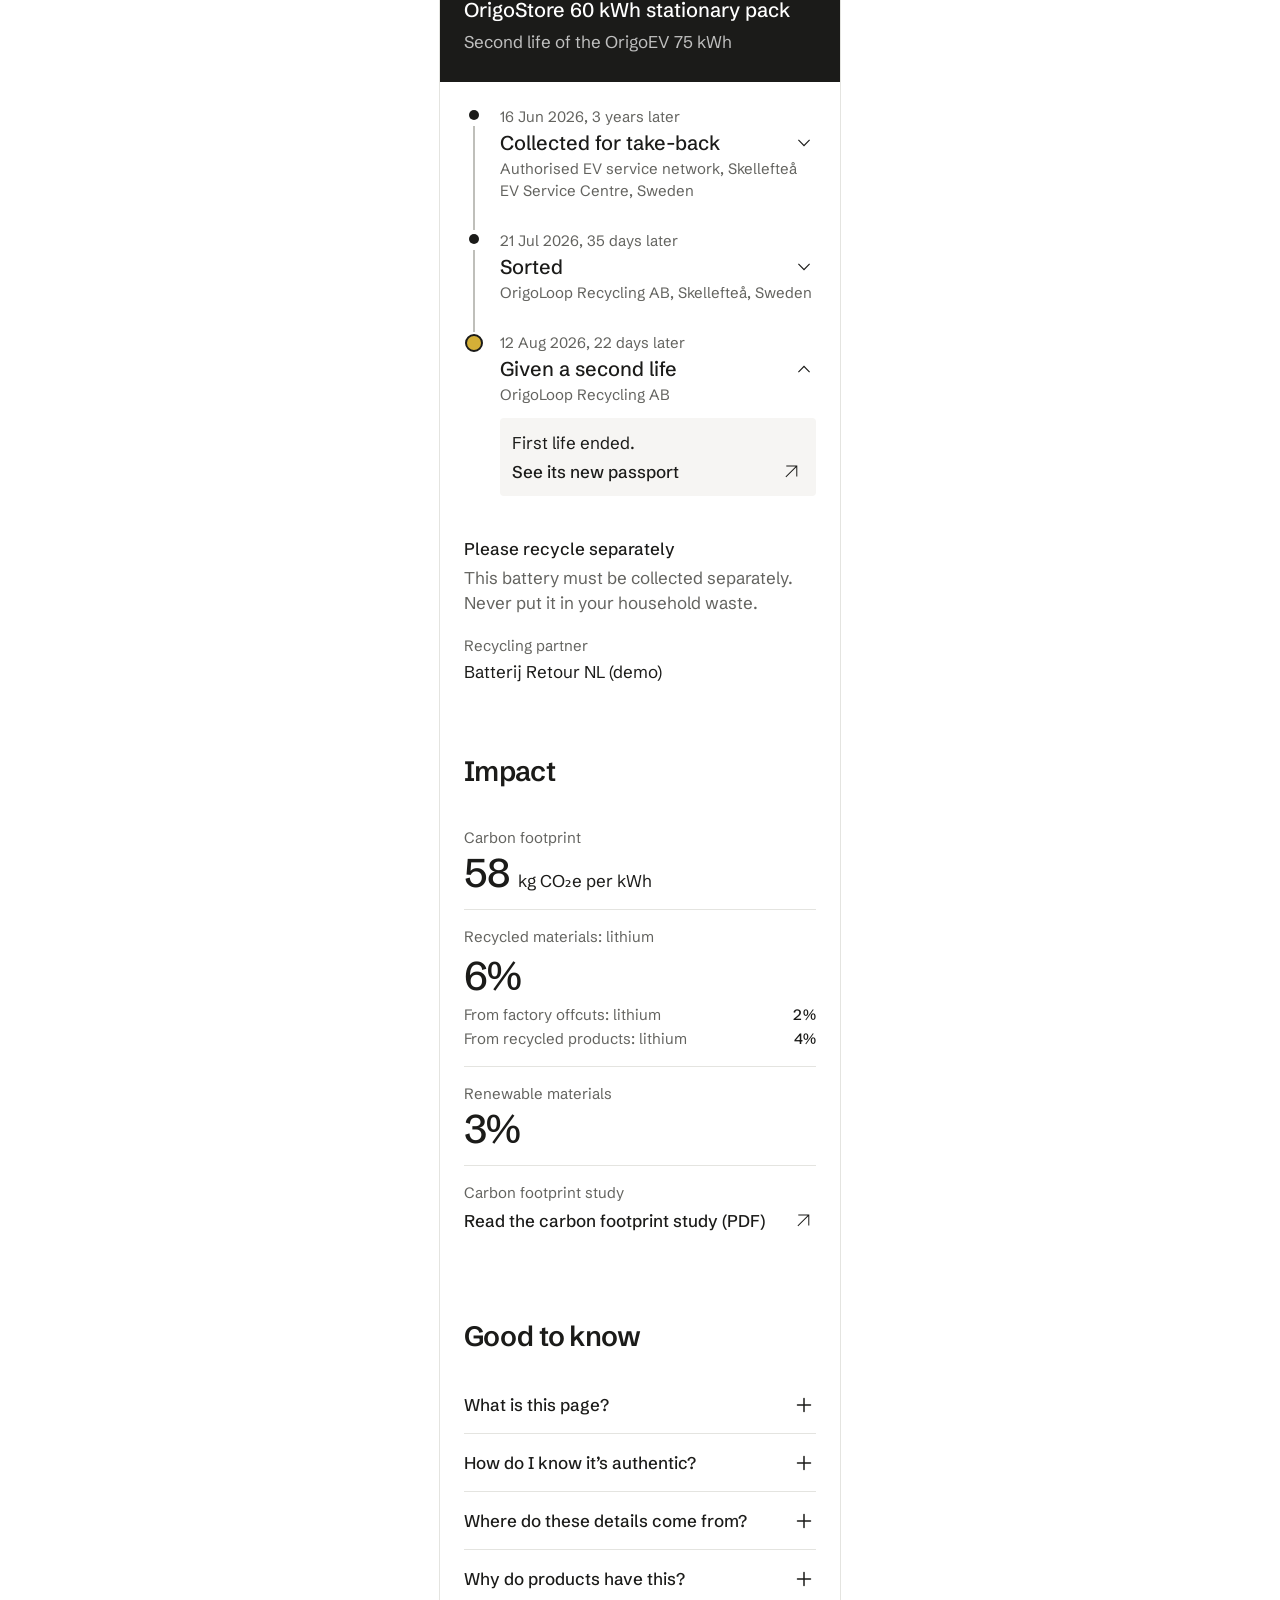
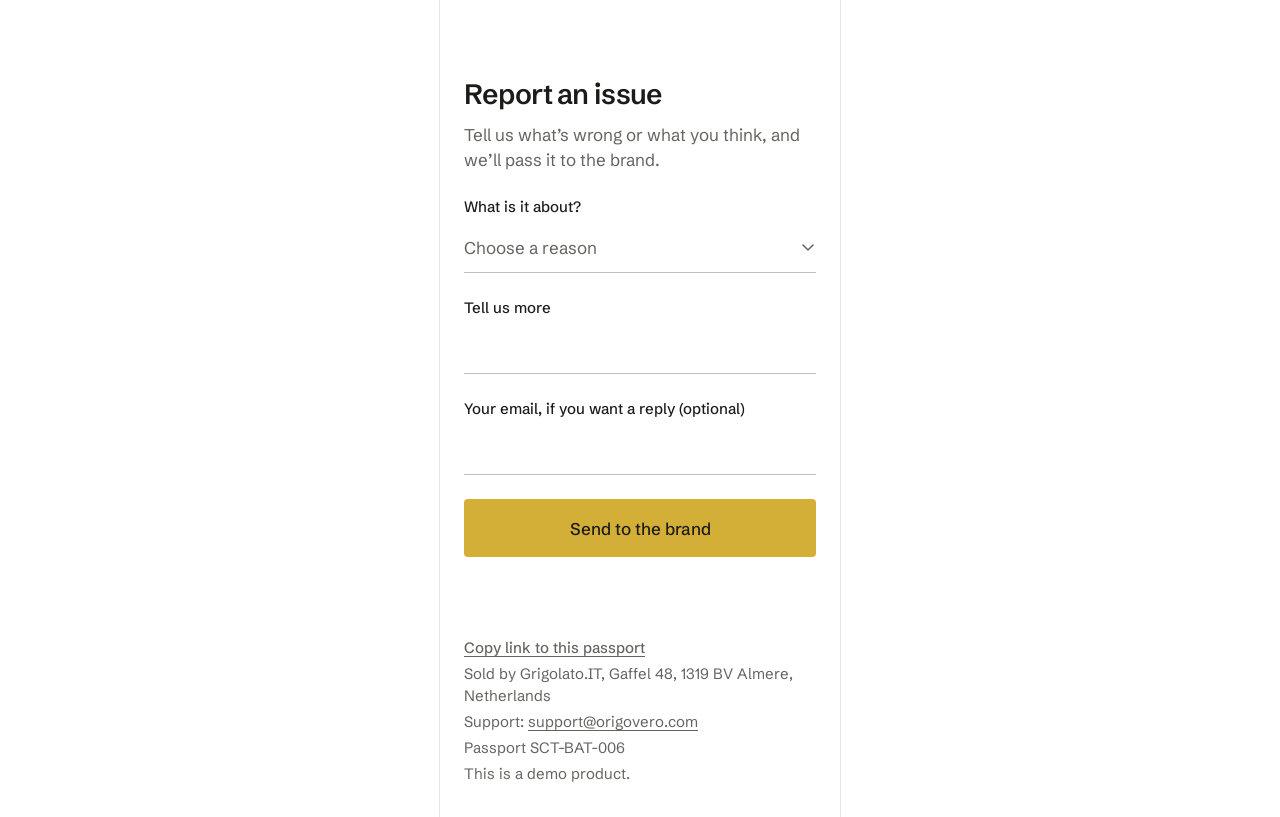
==== commit 3d3c389d: "Battery: a second-life notice under the name with a link to the new passport Co-Authored-By: Claude " ====
--- a/index.html
+++ b/index.html
@@ -68,6 +68,11 @@
         <div class="verified">
           <p class="verified__serial">Serial OEV-75K-2026-000342-006</p>
         </div>
+        <div class="notice">
+          <p class="notice__title">Second life</p>
+          <p class="notice__text">This passport covers the first life of the battery. It now has a new passport.</p>
+          <a class="rowlink rowlink--in" href="https://www.origovero.com/b2c/product/SCT-2026-fb5aac698704" target="_blank" rel="noopener"><span>Open the new passport</span><svg class="glyph glyph--24 rowlink__icon" aria-hidden="true"><use href="#g-ext"/></svg><span class="sr-only"> (opens another site)</span></a>
+        </div>
       </section>
 
       <figure class="photo">
--- a/styles.css
+++ b/styles.css
@@ -138,7 +138,7 @@
 .tabs__scroll::-webkit-scrollbar { display: none; }
 .tab {
   position: relative; display: block; flex: none; white-space: nowrap;
-  height: 100%; padding: 12px 0;
+  height: 100%; min-width: 44px; padding: 12px 0; text-align: center;
   font-size: 17px; line-height: 25px; font-weight: 400; color: var(--text-secondary); text-decoration: none;
   transition: color 0.2s ease;
 }
@@ -164,7 +164,7 @@
 .photo img { width: 100%; height: 100%; object-fit: cover; }
 
 /* ---------- Hero body (183) ---------- */
-.hero-body { background: var(--ink); color: var(--paper); padding: 24px var(--gutter); } /* equal above and below: the figure line leaves ~6px on top, the last text line ~6px below */
+.hero-body { background: var(--ink); color: var(--paper); padding: 28px var(--gutter); } /* equal above and below: the figure line leaves ~6px on top, the last text line ~6px below */
 .fact { display: grid; gap: 4px; }
 .fact__figure { font-size: 40px; line-height: 40px; font-weight: 500; letter-spacing: -0.04em; color: var(--gold); }
 .fact__text { font-size: 17px; line-height: 25px; font-weight: 500; }
@@ -213,7 +213,7 @@
 .link:active { color: var(--text-secondary); }
 /* Invisible touch area: text links and small buttons reach 44px high without moving anything. */
 .link, .footer__copy { position: relative; }
-.link::after, .footer__copy::after { content: ""; position: absolute; inset: -12px -6px; }
+.link::after, .footer__copy::after { content: ""; position: absolute; inset: -13px -6px; } /* 44px+ tap area */
 
 /* ---------- Key-value rows (Impact, Specifications) ---------- */
 .kv__row { display: flex; gap: 16px; padding: 12px 0; border-bottom: 1px solid var(--border-subtle); }
@@ -300,7 +300,7 @@
 /* ---------- End of life: "Continues as" is a second peak, then the last steps ---------- */
 .section--eol { padding: 0; }
 .eol__head { padding: 72px var(--gutter) 0; }
-.continues { margin-top: 24px; display: grid; gap: 6px; padding: 32px var(--gutter) 36px; background: var(--ink); color: var(--paper); }
+.continues { margin-top: 24px; display: grid; gap: 6px; padding: 28px var(--gutter); background: var(--ink); color: var(--paper); }
 .continues__label { font-size: 15px; line-height: 22px; font-weight: 500; color: var(--gold); }
 .continues__name { font-size: 20px; line-height: 26px; font-weight: 500; }
 .continues__sub { font-size: 17px; line-height: 25px; color: rgba(255, 255, 255, 0.72); }
@@ -320,11 +320,10 @@
 }
 .faq__q::-webkit-details-marker { display: none; }
 .faq__q:active { background: var(--surface-subtle); }
-.faq[open]:not(.is-closing) > .faq__q { padding-bottom: 0; }
 .faq .i-minus { display: none; }
 .faq[open]:not(.is-closing) .i-plus { display: none; }
 .faq[open]:not(.is-closing) .i-minus { display: block; }
-.faq__a { margin: 12px 0 16px; padding: 12px; border-radius: var(--r); background: var(--surface-subtle); font-size: 17px; line-height: 25px; }
+.faq__a { margin: 0 0 16px; padding: 12px; border-radius: var(--r); background: var(--surface-subtle); font-size: 17px; line-height: 25px; }
 
 /* ---------- Report form ---------- */
 .form { display: grid; }
@@ -451,3 +450,9 @@
    Standalone list: .rowlink with a divider. Inside a block that sets its own rhythm: .rowlink--in. */
 .rowlink--in { padding: 0; border-bottom: 0; }
 .rowlink--in::after { inset: -10px 0; }
+
+/* ---------- Notice: a short state of this passport, right under the name ---------- */
+.notice { margin-top: 16px; display: grid; gap: 4px; padding: 12px; border-radius: var(--r); background: var(--surface-subtle); }
+.notice__title { font-size: 17px; line-height: 25px; font-weight: 500; }
+.notice--warn .notice__title { color: var(--text-error); }
+.notice__text { font-size: 15px; line-height: 22px; color: var(--text-secondary); }
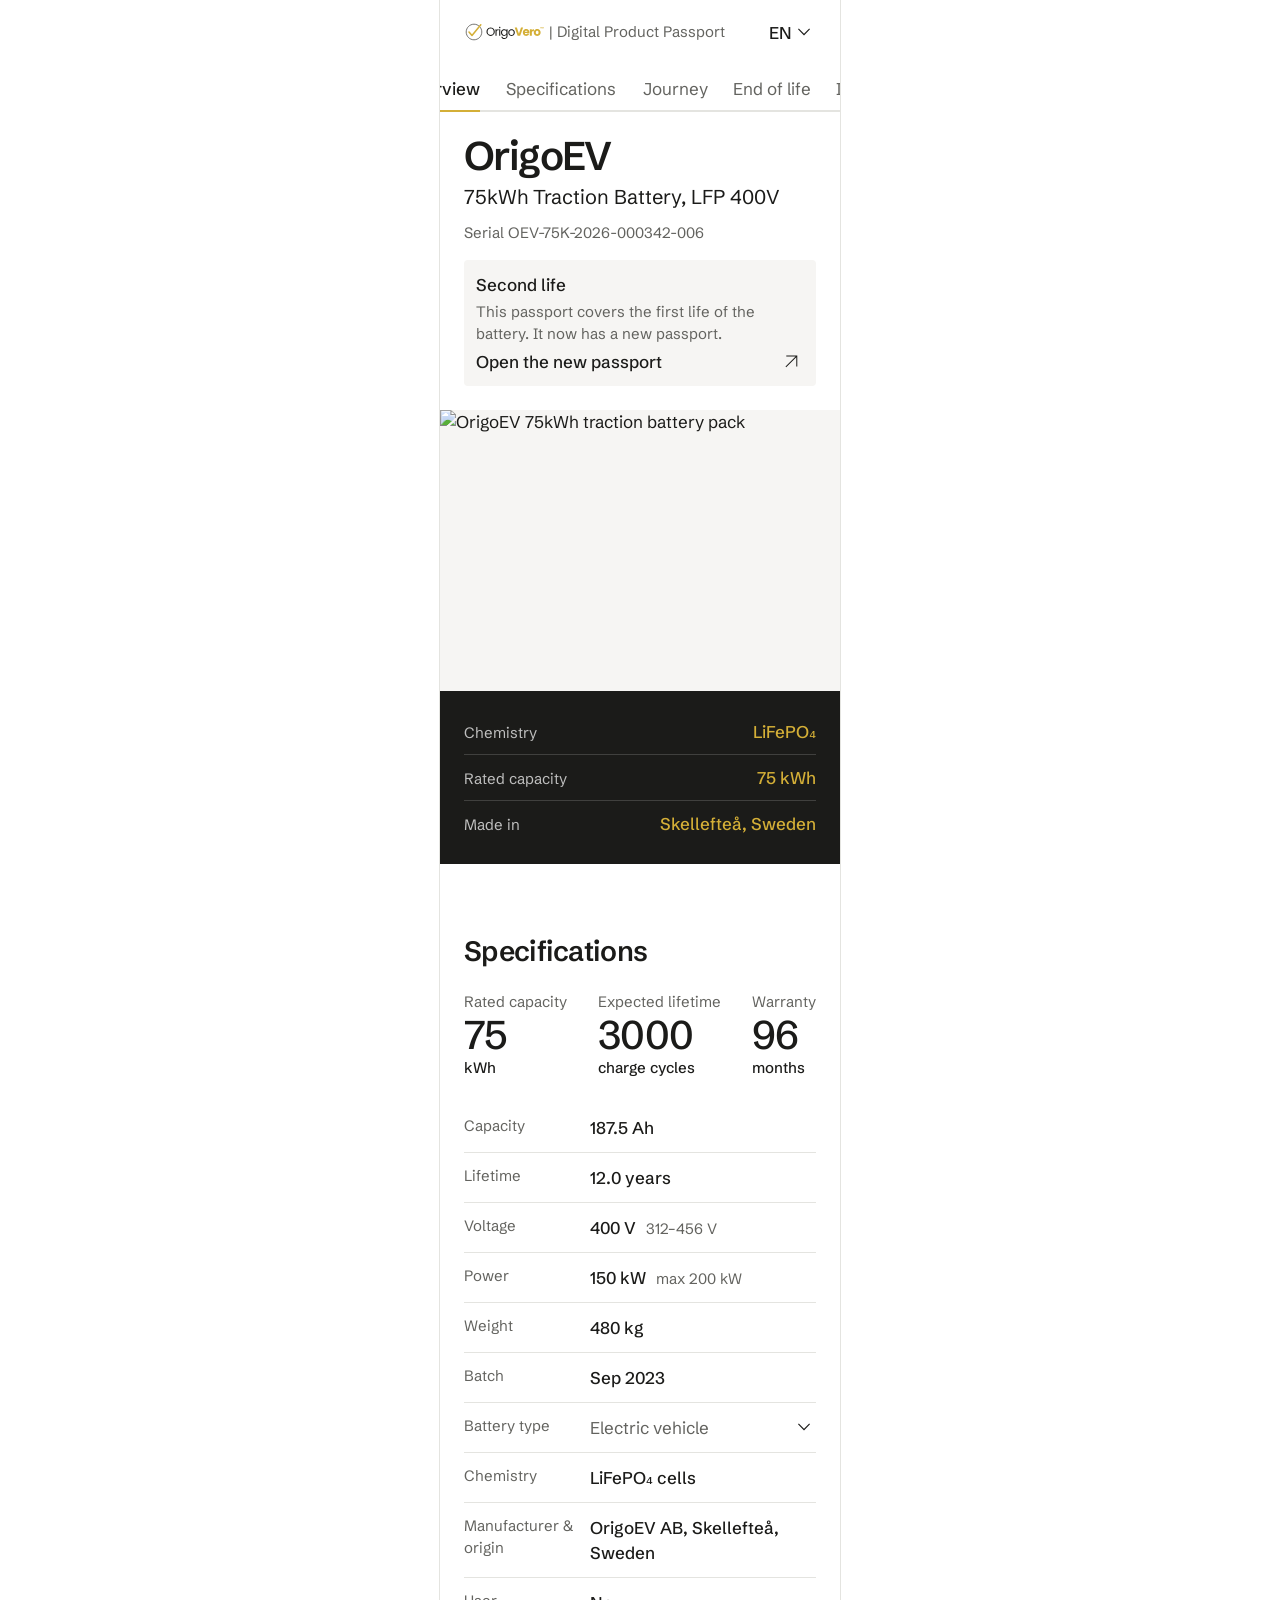
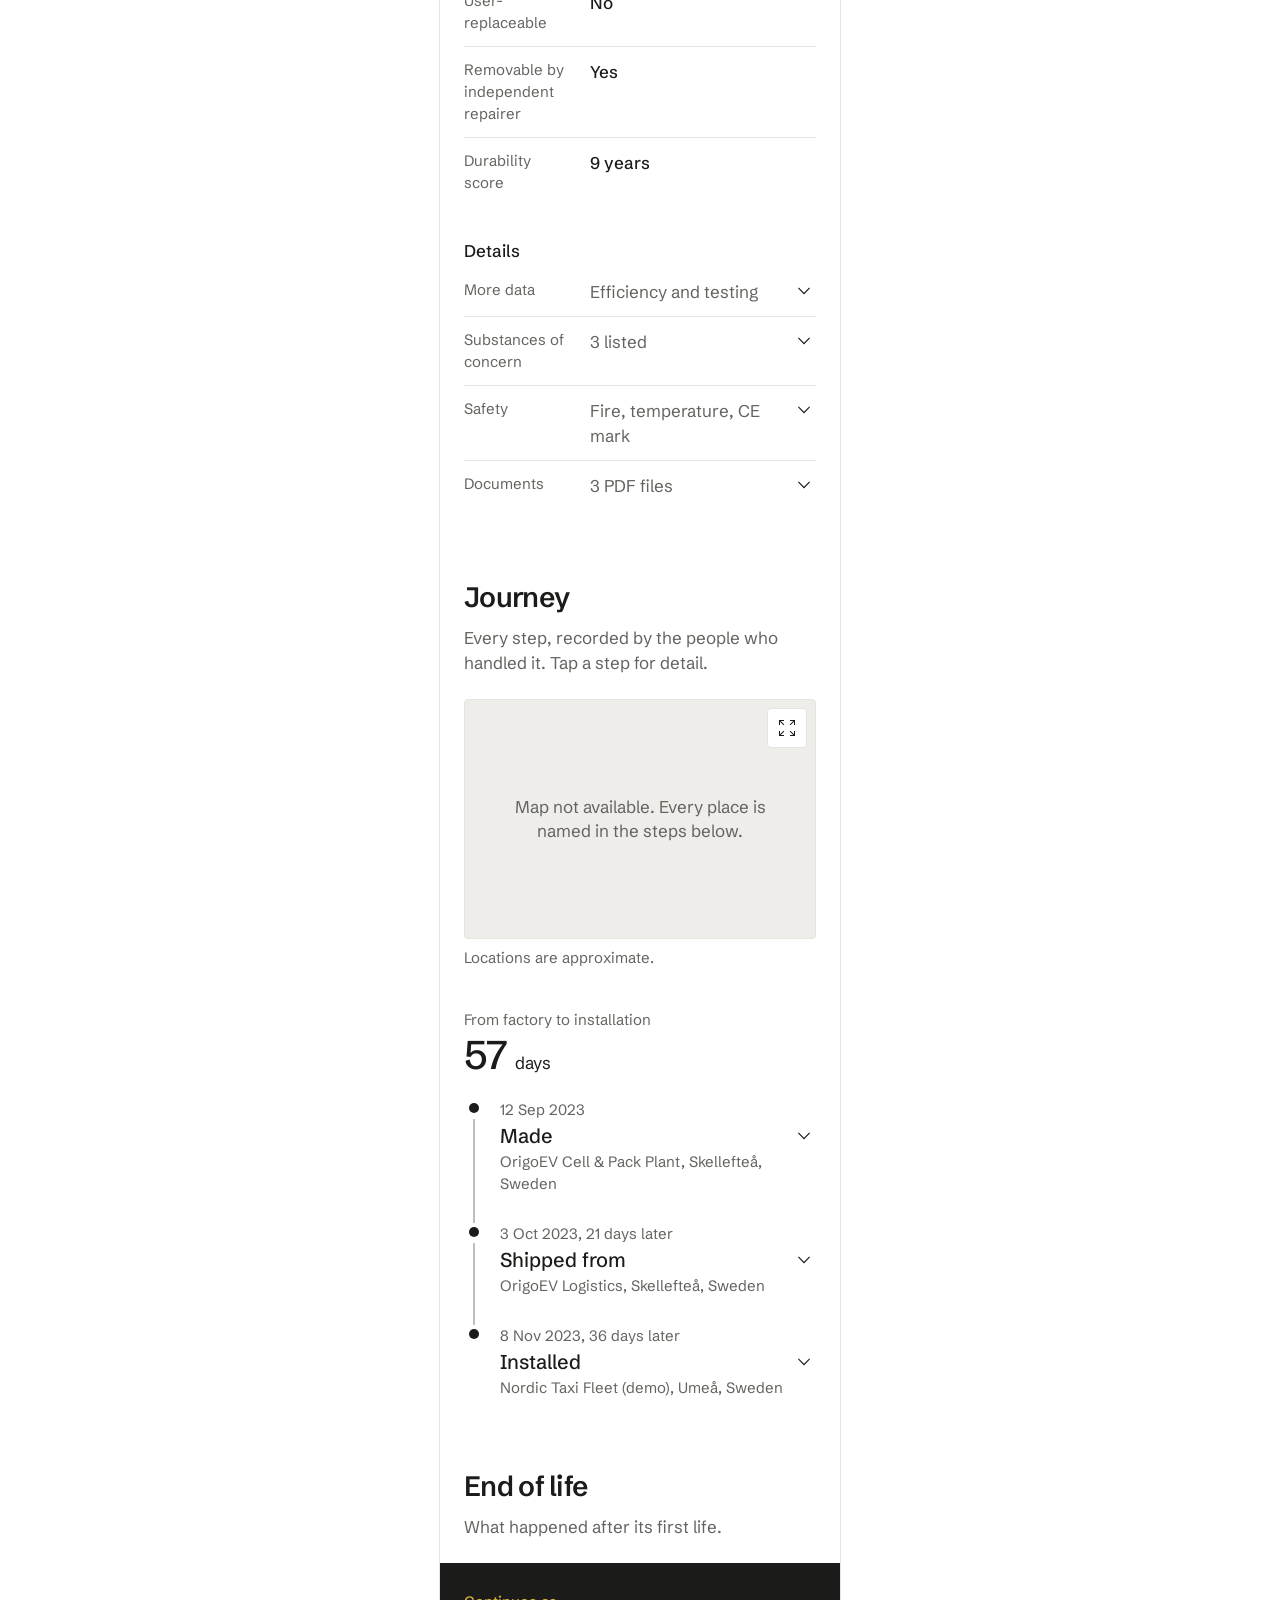
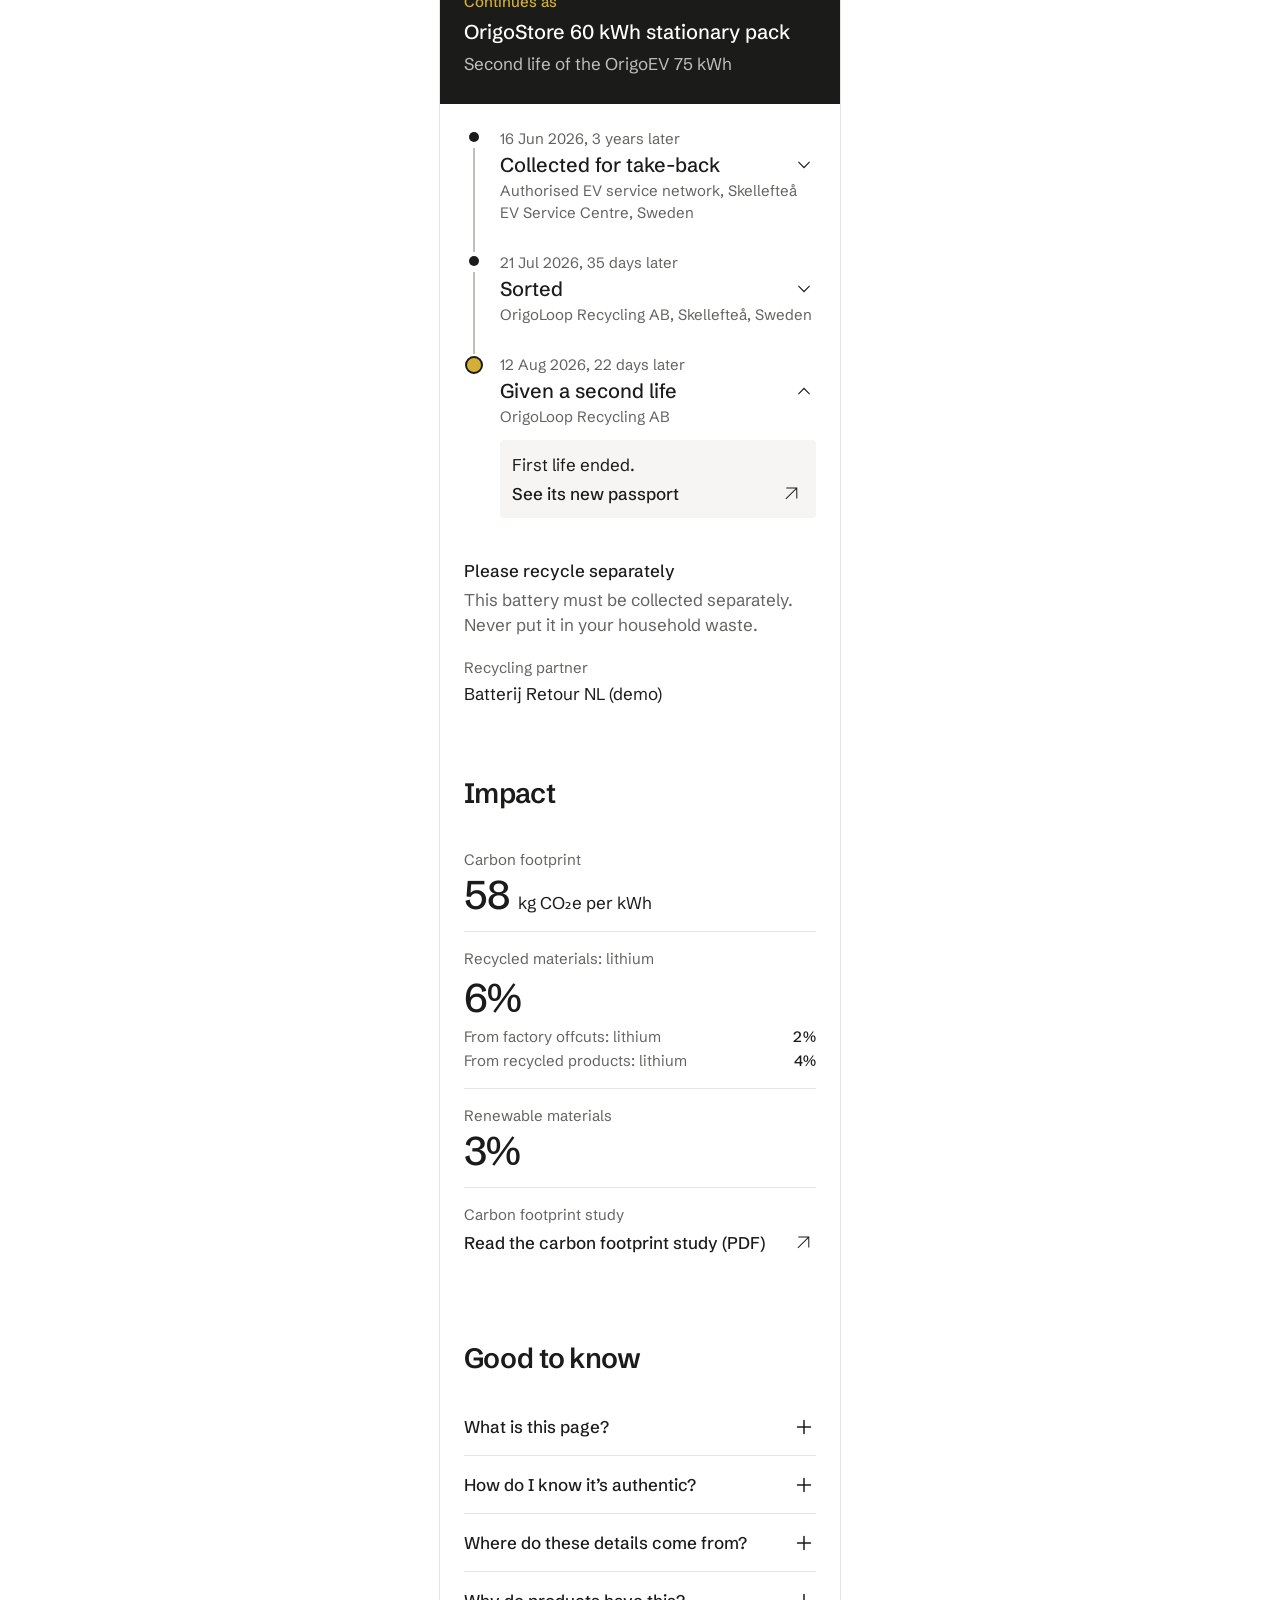
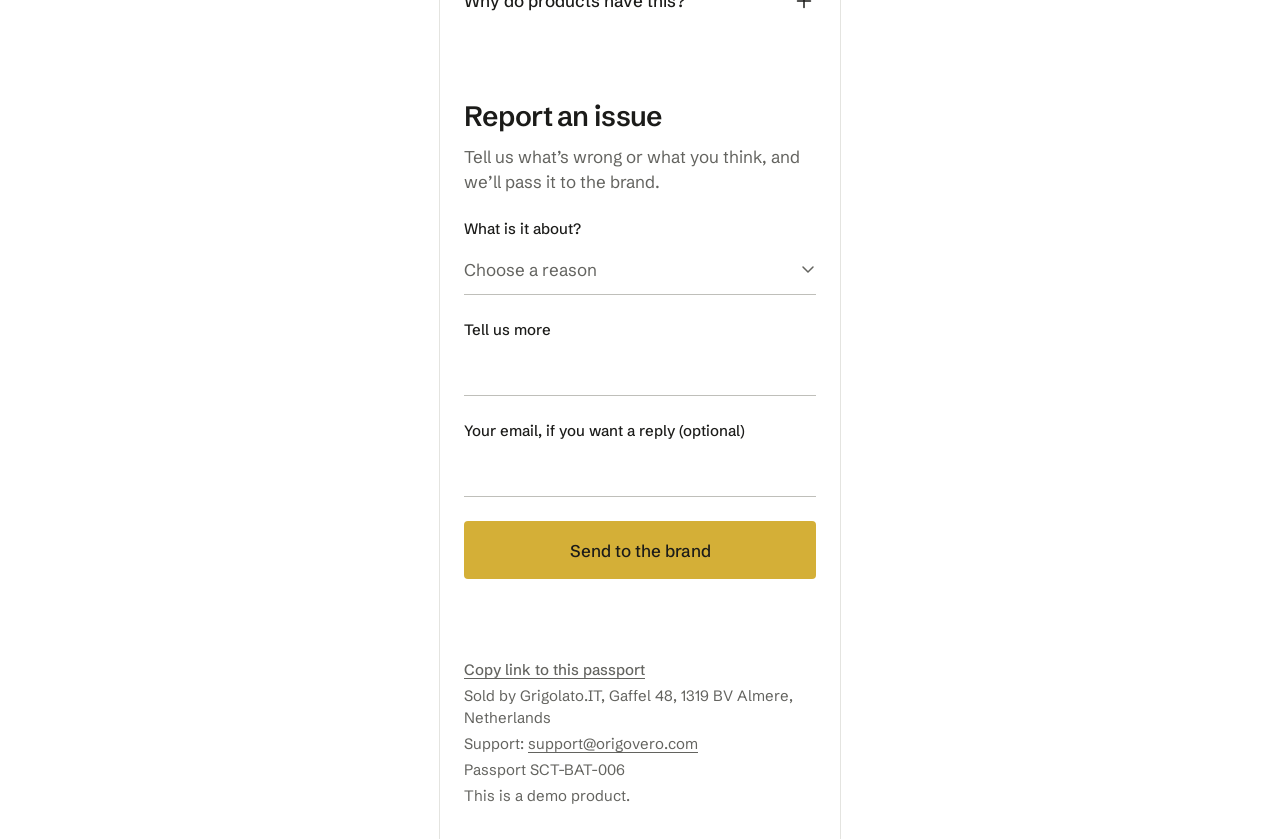
==== commit 84cb3770: "Key facts band: three labelled facts instead of one figure Co-Authored-By: Claude Sonnet 5.5 <norepl" ====
--- a/index.html
+++ b/index.html
@@ -83,11 +83,11 @@
 
       <!-- Battery health: the first peak of the page -->
       <div class="hero-body">
-        <section class="fact" aria-label="Battery health">
-          <p class="fact__figure">82%</p>
-          <p class="fact__text">Battery health, no overheating events</p>
-          <p class="fact__date">Logged 16 Jun 2026</p>
-        </section>
+        <dl class="keyfacts" aria-label="Key facts">
+          <div><dt>Chemistry</dt><dd>LiFePO₄</dd></div>
+          <div><dt>Rated capacity</dt><dd>75 kWh</dd></div>
+          <div><dt>Made in</dt><dd>Skellefteå, Sweden</dd></div>
+        </dl>
       </div>
 
       <!-- Specifications -->
--- a/styles.css
+++ b/styles.css
@@ -456,3 +456,11 @@
 .notice__title { font-size: 17px; line-height: 25px; font-weight: 500; }
 .notice--warn .notice__title { color: var(--text-error); }
 .notice__text { font-size: 15px; line-height: 22px; color: var(--text-secondary); }
+
+/* ---------- Key facts: up to three labelled facts that hold for the whole life of the passport ---------- */
+.keyfacts { margin: 0; }
+.keyfacts > div { display: flex; justify-content: space-between; align-items: baseline; gap: 16px; padding: 10px 0; border-top: 1px solid rgba(255, 255, 255, 0.16); }
+.keyfacts > div:first-child { padding-top: 0; border-top: 0; }
+.keyfacts > div:last-child { padding-bottom: 0; }
+.keyfacts dt { font-size: 15px; line-height: 22px; color: rgba(255, 255, 255, 0.72); }
+.keyfacts dd { margin: 0; font-size: 17px; line-height: 25px; font-weight: 500; color: var(--gold); text-align: right; }
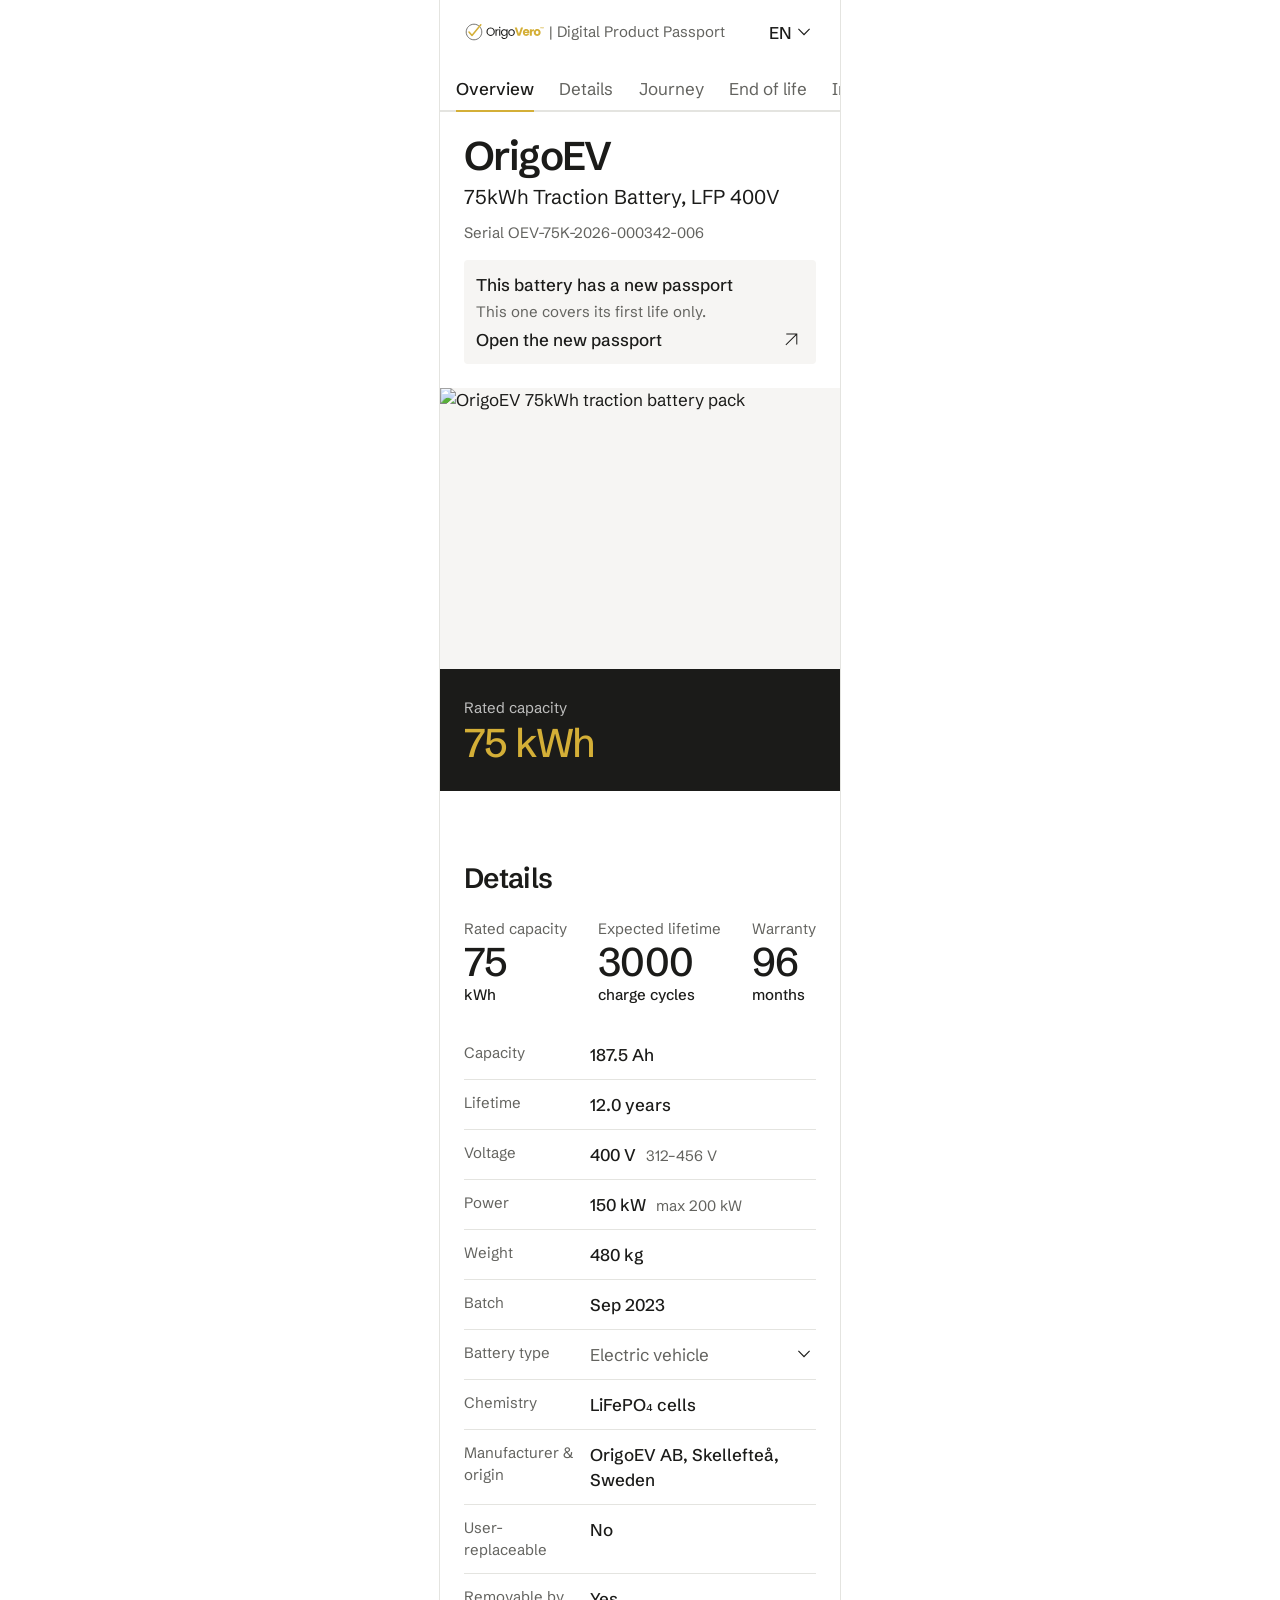
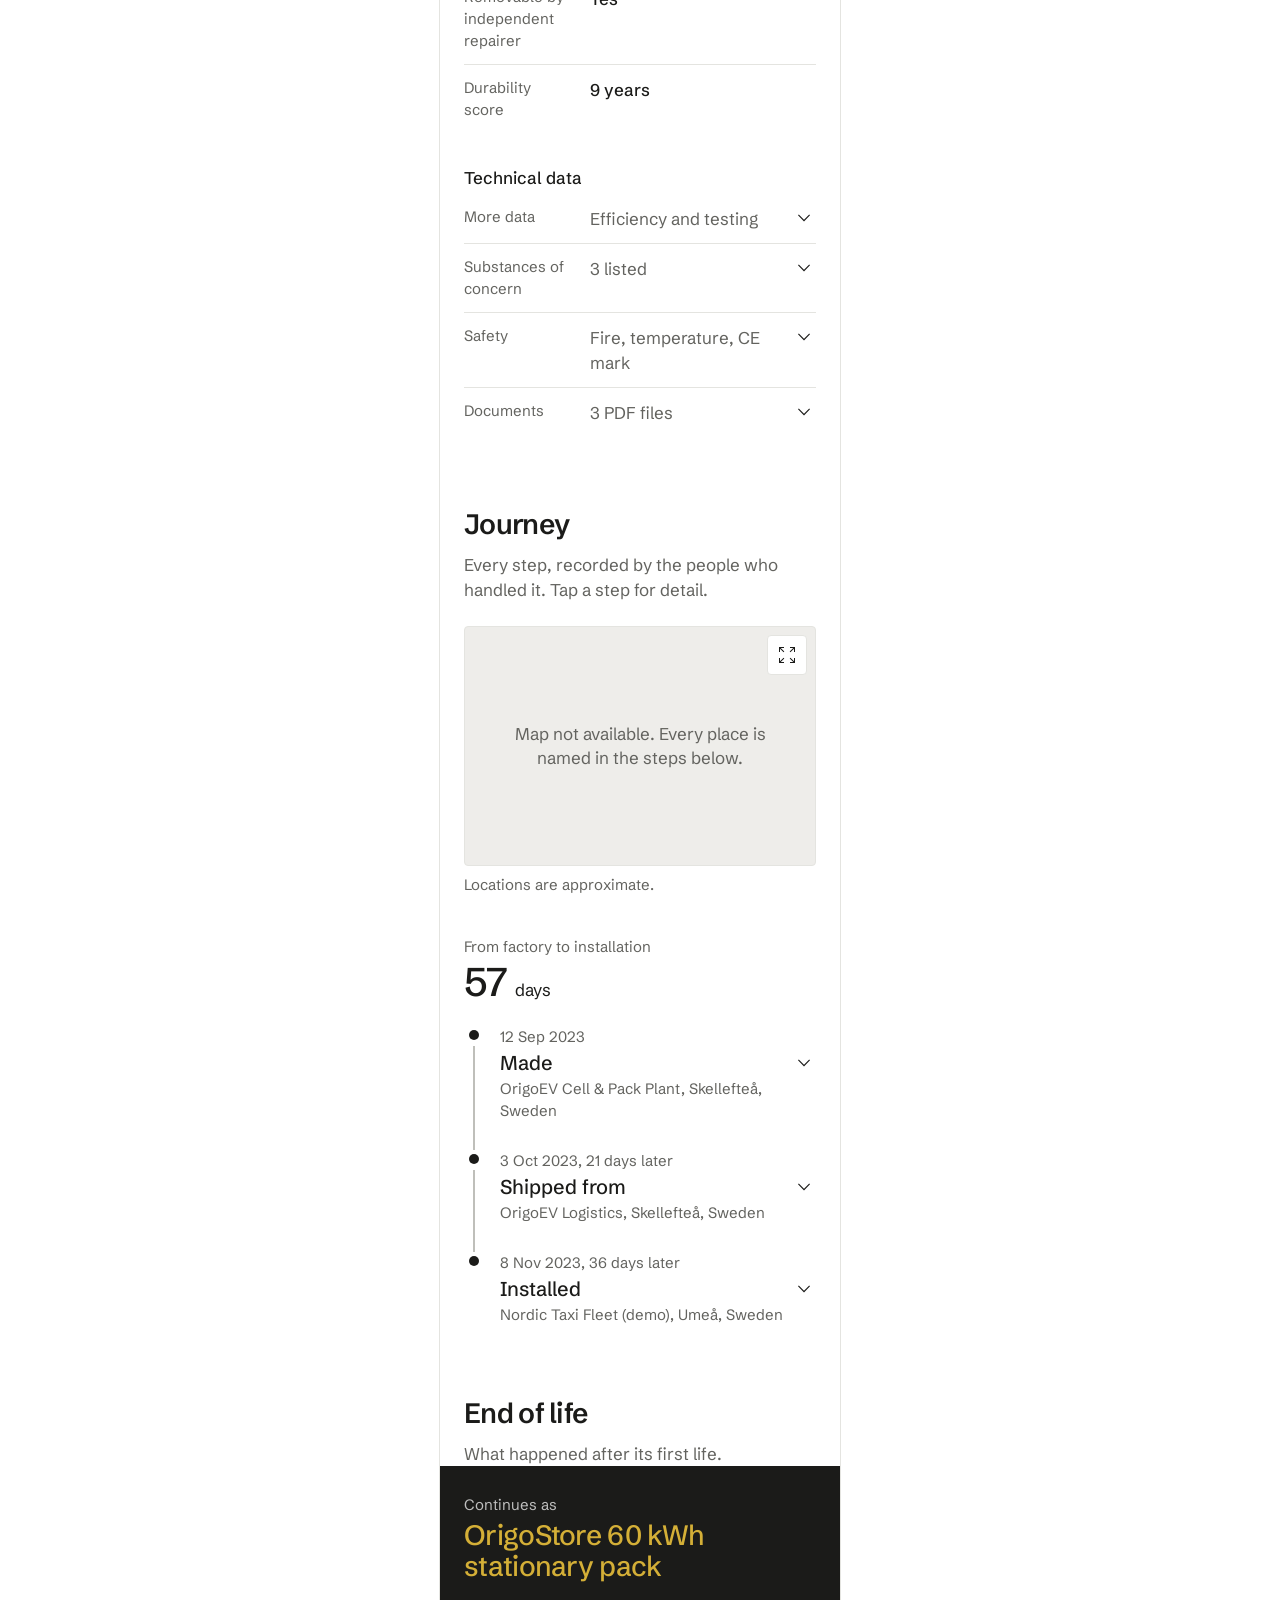
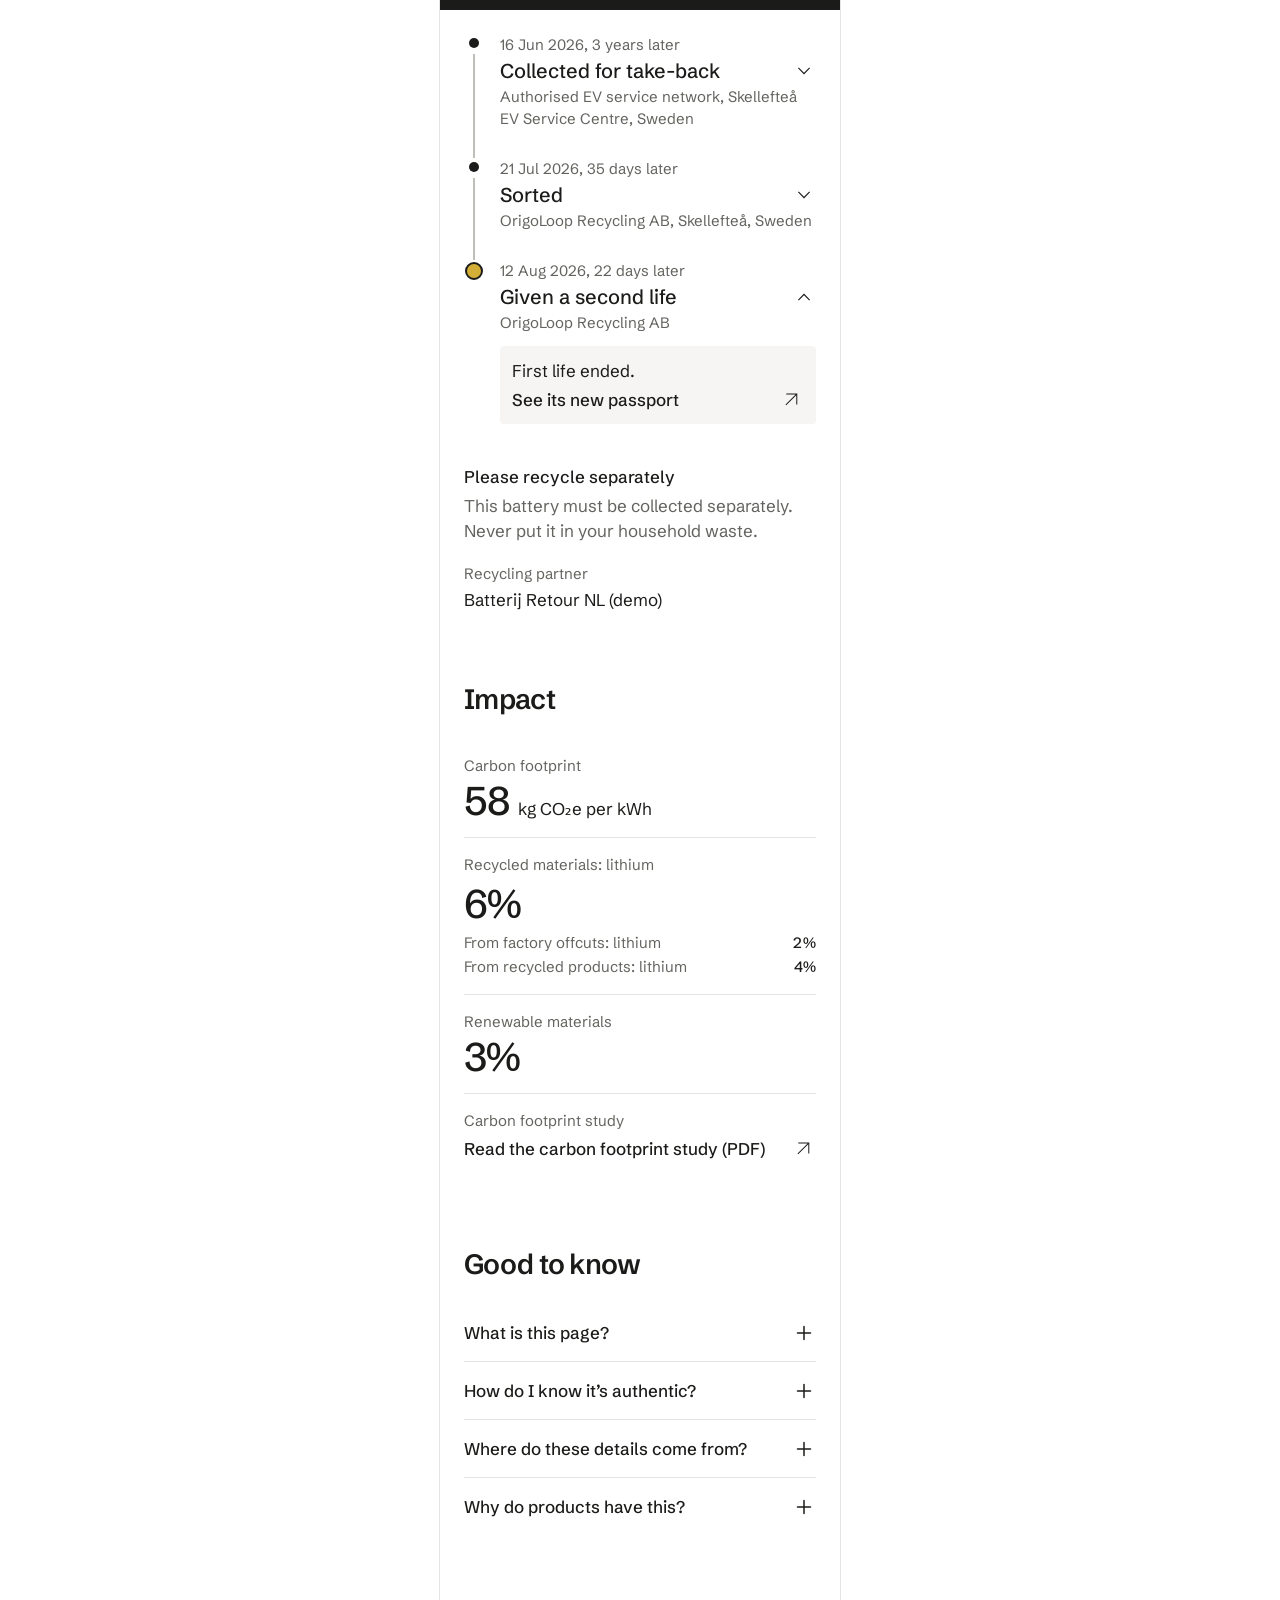
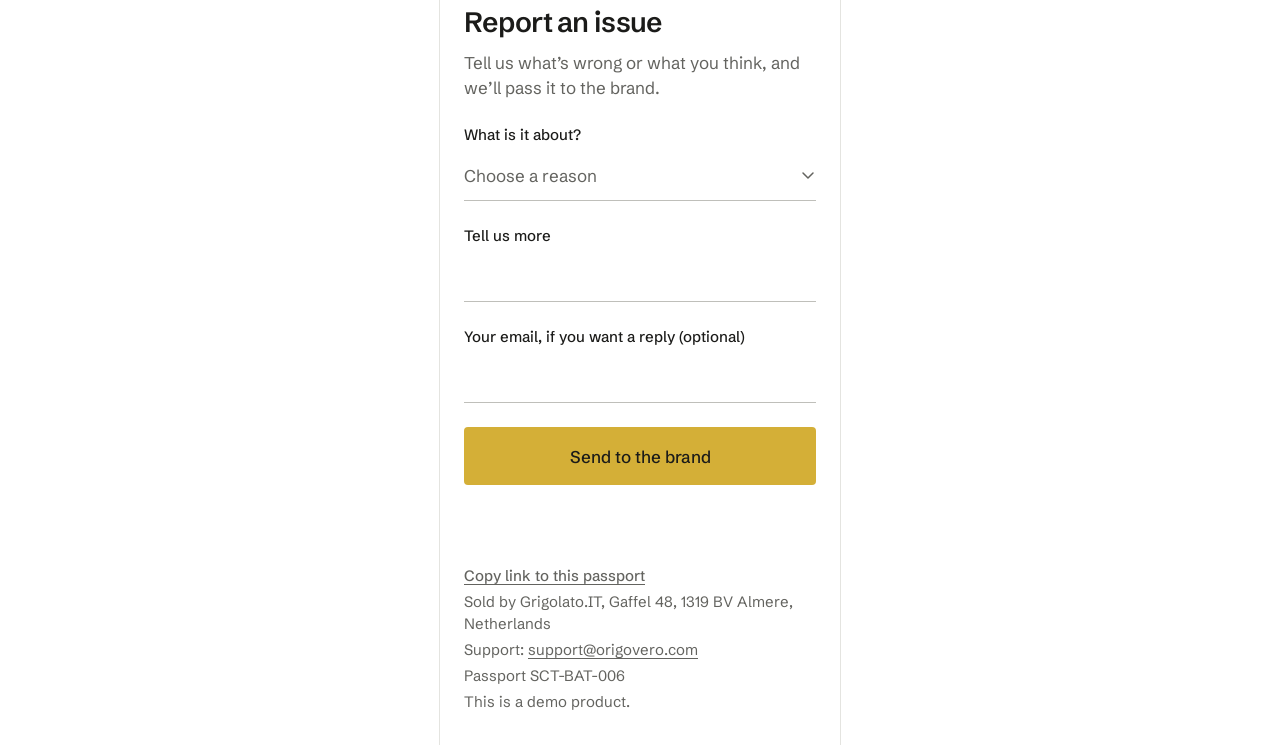
==== commit 73dbc907: "Template pass: one headline fact, shared section names, simpler notices One fact band (label above, " ====
--- a/index.html
+++ b/index.html
@@ -48,7 +48,7 @@
       <nav class="tabs" aria-label="Sections">
         <ul class="tabs__scroll" id="tabs-scroll">
           <li><a class="tab" href="#top" data-target="top" aria-current="true">Overview</a></li>
-          <li><a class="tab" href="#specs" data-target="specs">Specifications</a></li>
+          <li><a class="tab" href="#specs" data-target="specs">Details</a></li>
           <li><a class="tab" href="#journey" data-target="journey">Journey</a></li>
           <li><a class="tab" href="#eol" data-target="eol">End of life</a></li>
           <li><a class="tab" href="#impact" data-target="impact">Impact</a></li>
@@ -69,8 +69,8 @@
           <p class="verified__serial">Serial OEV-75K-2026-000342-006</p>
         </div>
         <div class="notice">
-          <p class="notice__title">Second life</p>
-          <p class="notice__text">This passport covers the first life of the battery. It now has a new passport.</p>
+          <p class="notice__title">This battery has a new passport</p>
+          <p class="notice__text">This one covers its first life only.</p>
           <a class="rowlink rowlink--in" href="https://www.origovero.com/b2c/product/SCT-2026-fb5aac698704" target="_blank" rel="noopener"><span>Open the new passport</span><svg class="glyph glyph--24 rowlink__icon" aria-hidden="true"><use href="#g-ext"/></svg><span class="sr-only"> (opens another site)</span></a>
         </div>
       </section>
@@ -83,16 +83,15 @@
 
       <!-- Battery health: the first peak of the page -->
       <div class="hero-body">
-        <dl class="keyfacts" aria-label="Key facts">
-          <div><dt>Chemistry</dt><dd>LiFePO₄</dd></div>
-          <div><dt>Rated capacity</dt><dd>75 kWh</dd></div>
-          <div><dt>Made in</dt><dd>Skellefteå, Sweden</dd></div>
-        </dl>
+        <section class="fact" aria-label="Rated capacity">
+          <p class="fact__text">Rated capacity</p>
+          <p class="fact__figure">75&nbsp;kWh</p>
+        </section>
       </div>
 
-      <!-- Specifications -->
+      <!-- Details -->
       <section class="section" id="specs" aria-labelledby="specs-title">
-        <h2 class="section__title" id="specs-title">Specifications</h2>
+        <h2 class="section__title" id="specs-title">Details</h2>
         <div class="section__body">
           <dl class="figures">
             <div class="figure"><dt>Rated capacity</dt><dd><span class="figure__line"><span class="figure__num">75</span><span class="figure__unit">kWh</span></span></dd></div>
@@ -119,7 +118,7 @@
               <div class="kv__row"><dt>Removable by independent repairer</dt><dd>Yes</dd></div>
               <div class="kv__row"><dt>Durability score</dt><dd>9 years</dd></div>
             </dl>
-            <h3 class="group">Details</h3>
+            <h3 class="group">Technical data</h3>
             <details class="more">
               <summary class="more__head"><span class="more__label">More data</span><span class="more__value">Efficiency and testing</span><svg class="glyph glyph--24 more__chevron" aria-hidden="true"><use href="#g-chevron"/></svg></summary>
               <div class="more__body"><div class="card-block"><dl class="pairs"><div><dt>Charging efficiency</dt><dd>96% when new, 94% at half life</dd></div><div><dt>Internal resistance</dt><dd>Battery 0.045 Ω, cell 0.0008 Ω</dd></div><div><dt>Lifetime tested to</dt><dd>IEC 62660-1:2018, test charge rate 1 C</dd></div></dl></div></div>
@@ -196,17 +195,15 @@
       </section>
 
       <!-- End of life: batteries only -->
-      <section class="section section--eol" id="eol" aria-labelledby="eol-title">
-        <div class="eol__head">
+      <section class="section section--module" id="eol" aria-labelledby="eol-title">
+        <div class="module__head">
           <h2 class="section__title" id="eol-title">End of life</h2>
           <p class="section__lead">What happened after its first life.</p>
         </div>
-        <div class="continues">
-          <p class="continues__label">Continues as</p>
-          <p class="continues__name">OrigoStore 60 kWh stationary pack</p>
-          <p class="continues__sub">Second life of the OrigoEV 75 kWh</p>
-        </div>
-        <div class="eol__body">
+        <dl class="keyfacts keyfacts--band" aria-label="Continues as">
+          <div><dt>Continues as</dt><dd>OrigoStore 60 kWh stationary pack</dd></div>
+        </dl>
+        <div class="module__body">
           <ol class="timeline">
           <li class="step" data-step="4" data-lat="64.7507" data-lng="20.9528" data-city="Skellefteå" data-place="Authorised EV service network, Skellefteå EV Service Centre, Sweden">
             <div class="step__rail" aria-hidden="true"><span class="step__node"><span class="step__dot"></span></span><span class="step__line"></span></div>
--- a/styles.css
+++ b/styles.css
@@ -165,10 +165,6 @@
 
 /* ---------- Hero body (183) ---------- */
 .hero-body { background: var(--ink); color: var(--paper); padding: 28px var(--gutter); } /* equal above and below: the figure line leaves ~6px on top, the last text line ~6px below */
-.fact { display: grid; gap: 4px; }
-.fact__figure { font-size: 40px; line-height: 40px; font-weight: 500; letter-spacing: -0.04em; color: var(--gold); }
-.fact__text { font-size: 17px; line-height: 25px; font-weight: 500; }
-.fact__date { font-size: 15px; line-height: 22px; color: rgba(255, 255, 255, 0.72); }
 
 /* ---------- Sections ---------- */
 /* An anchor jump leaves 36px between the sticky header and the section title (section top is 72px above its title). */
@@ -184,7 +180,7 @@
 .step__node { display: flex; justify-content: center; width: 14px; padding-top: 4px; }
 .step__dot { width: 10px; height: 10px; border-radius: 50%; background: var(--ink); }
 .timeline { margin-top: 24px; }
-.eol__body .timeline { margin-top: 0; }
+.module__body .timeline { margin-top: 0; }
 .step__line { flex: 1; width: 2px; background: var(--border-default); }
 .step--current .step__node { width: 18px; padding-top: 2px; }
 .step--current .step__dot { width: 18px; height: 18px; background: var(--gold); border: 2px solid var(--ink); }
@@ -298,13 +294,10 @@
 .block__link { font-size: 17px; line-height: 25px; font-weight: 500; }
 
 /* ---------- End of life: "Continues as" is a second peak, then the last steps ---------- */
-.section--eol { padding: 0; }
-.eol__head { padding: 72px var(--gutter) 0; }
-.continues { margin-top: 24px; display: grid; gap: 6px; padding: 28px var(--gutter); background: var(--ink); color: var(--paper); }
-.continues__label { font-size: 15px; line-height: 22px; font-weight: 500; color: var(--gold); }
-.continues__name { font-size: 20px; line-height: 26px; font-weight: 500; }
-.continues__sub { font-size: 17px; line-height: 25px; color: rgba(255, 255, 255, 0.72); }
-.eol__body { padding: 24px var(--gutter) 0; }
+.section--module { padding: 0; }
+.module__head { padding: 72px var(--gutter) 0; }
+.keyfacts--band { margin-top: 24px; padding: 28px var(--gutter); background: var(--ink); color: var(--paper); }
+.module__body { padding: 24px var(--gutter) 0; }
 .note { margin-top: 40px; display: grid; gap: 4px; }
 .note + .pairs { margin-top: 20px; }
 .note__title { font-size: 17px; line-height: 25px; font-weight: 500; }
@@ -459,8 +452,12 @@
 
 /* ---------- Key facts: up to three labelled facts that hold for the whole life of the passport ---------- */
 .keyfacts { margin: 0; }
-.keyfacts > div { display: flex; justify-content: space-between; align-items: baseline; gap: 16px; padding: 10px 0; border-top: 1px solid rgba(255, 255, 255, 0.16); }
-.keyfacts > div:first-child { padding-top: 0; border-top: 0; }
-.keyfacts > div:last-child { padding-bottom: 0; }
+.keyfacts > div { display: grid; gap: 4px; }
 .keyfacts dt { font-size: 15px; line-height: 22px; color: rgba(255, 255, 255, 0.72); }
-.keyfacts dd { margin: 0; font-size: 17px; line-height: 25px; font-weight: 500; color: var(--gold); text-align: right; }
+.keyfacts dd { margin: 0; font-size: 28px; line-height: 31px; font-weight: 500; letter-spacing: -0.025em; color: var(--gold); overflow-wrap: anywhere; }
+
+/* ---------- Key fact: one headline fact under the photo; the details follow below ---------- */
+.fact { display: grid; gap: 4px; }
+.fact__figure { font-size: 40px; line-height: 40px; font-weight: 500; letter-spacing: -0.04em; color: var(--gold); }
+.fact__text { font-size: 15px; line-height: 22px; color: rgba(255, 255, 255, 0.72); }
+.fact__date { font-size: 15px; line-height: 22px; color: rgba(255, 255, 255, 0.72); }
